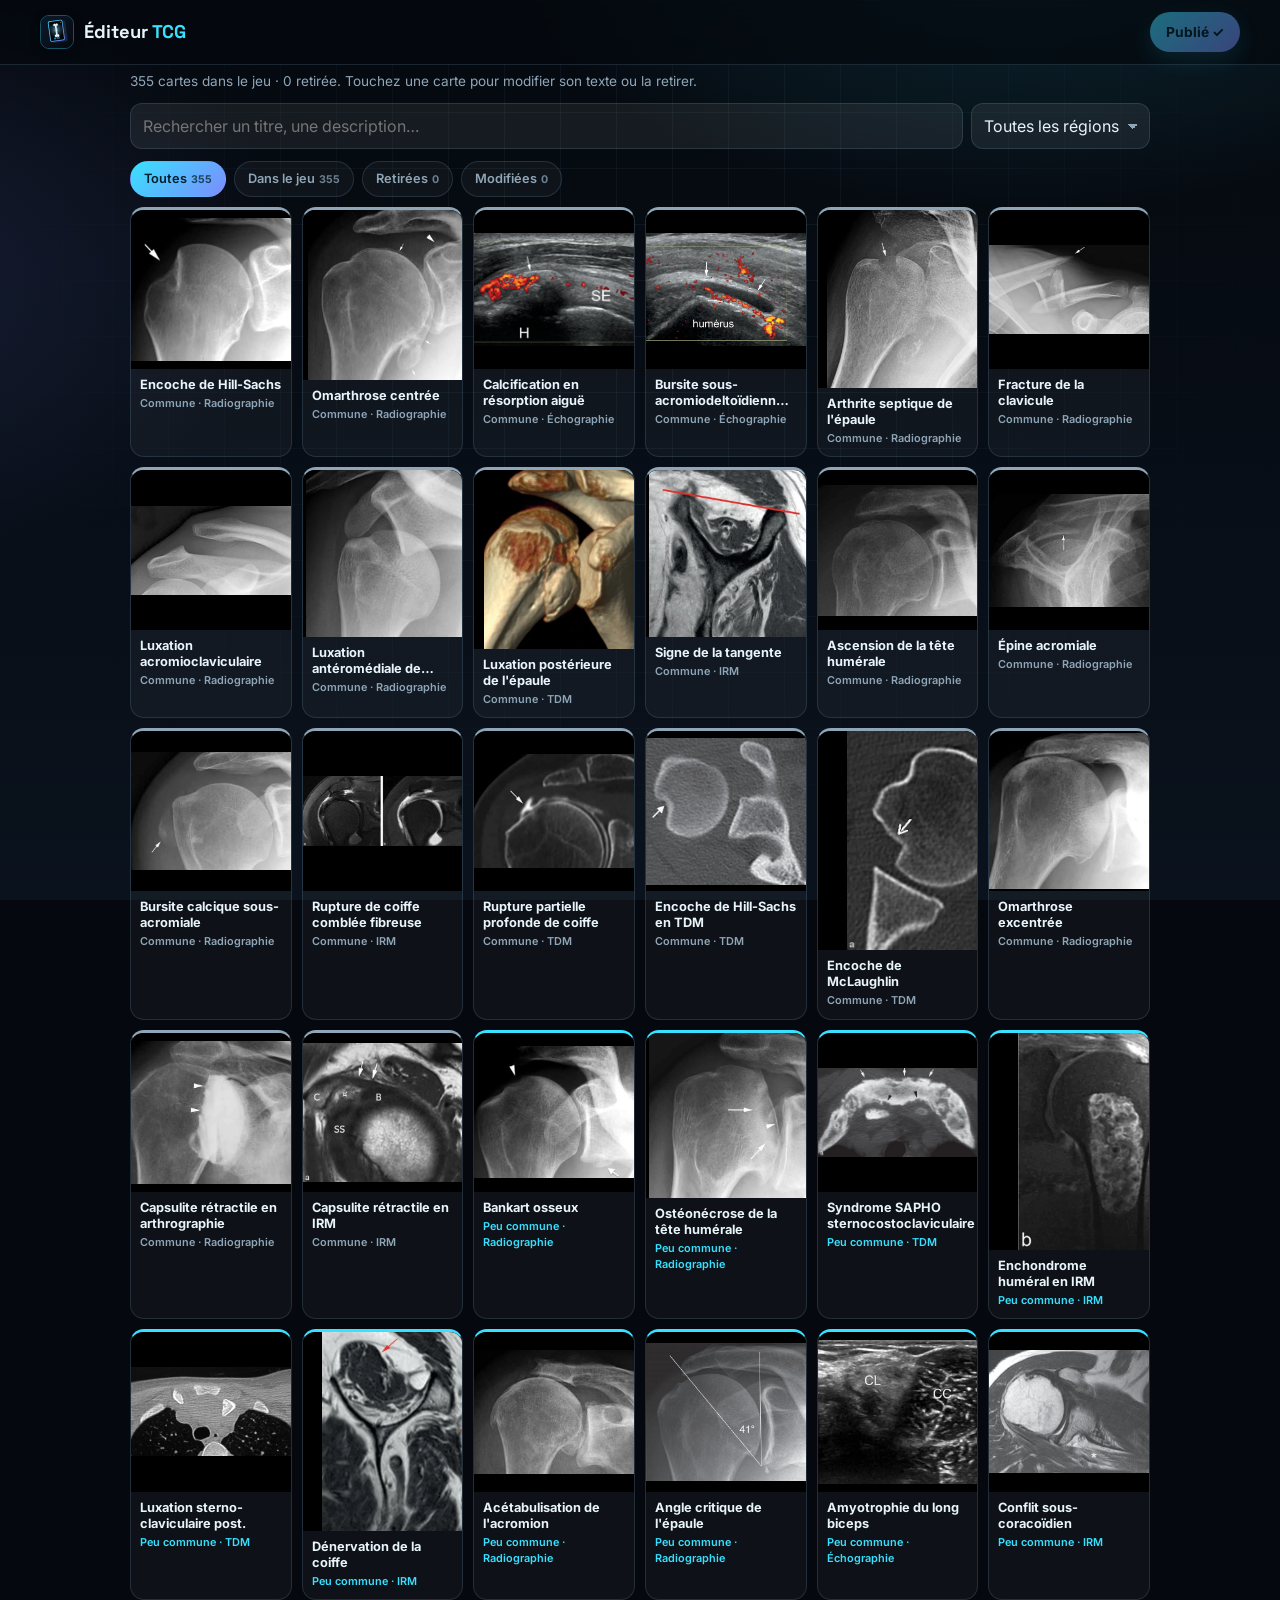
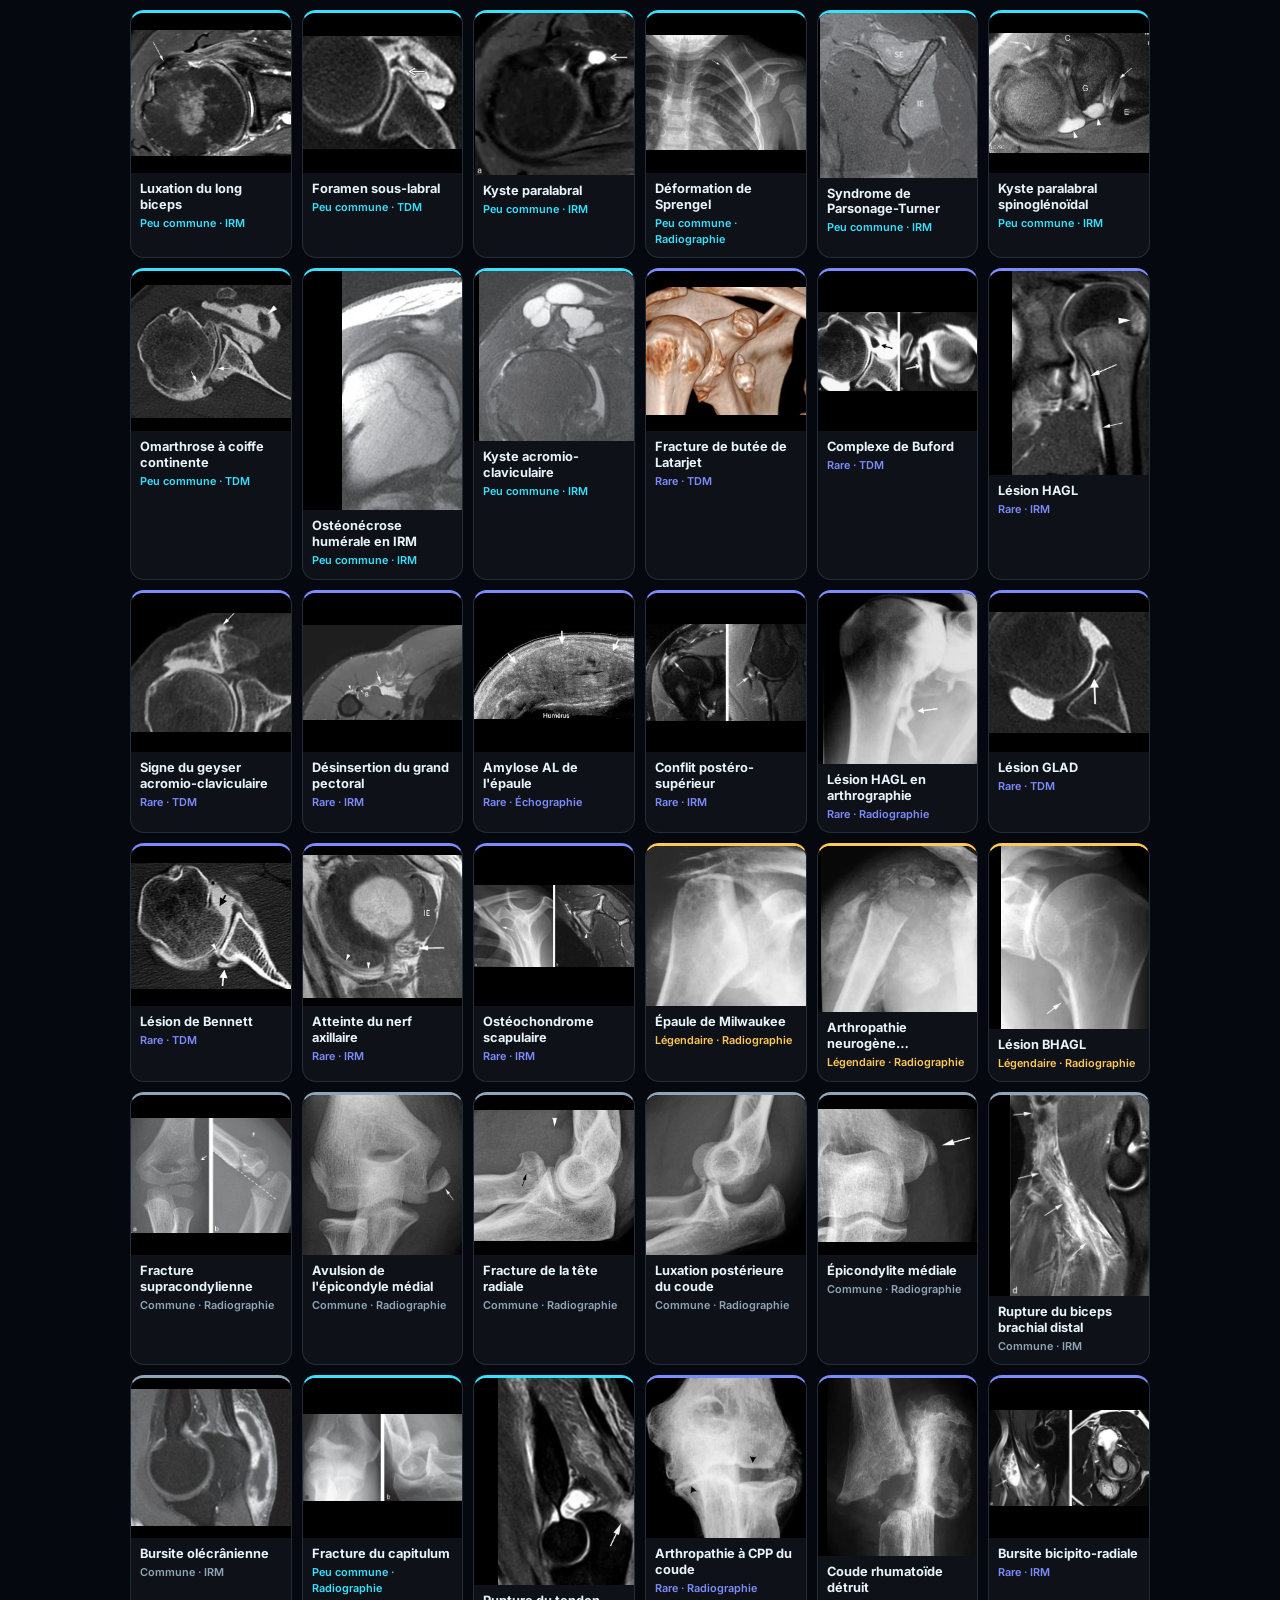
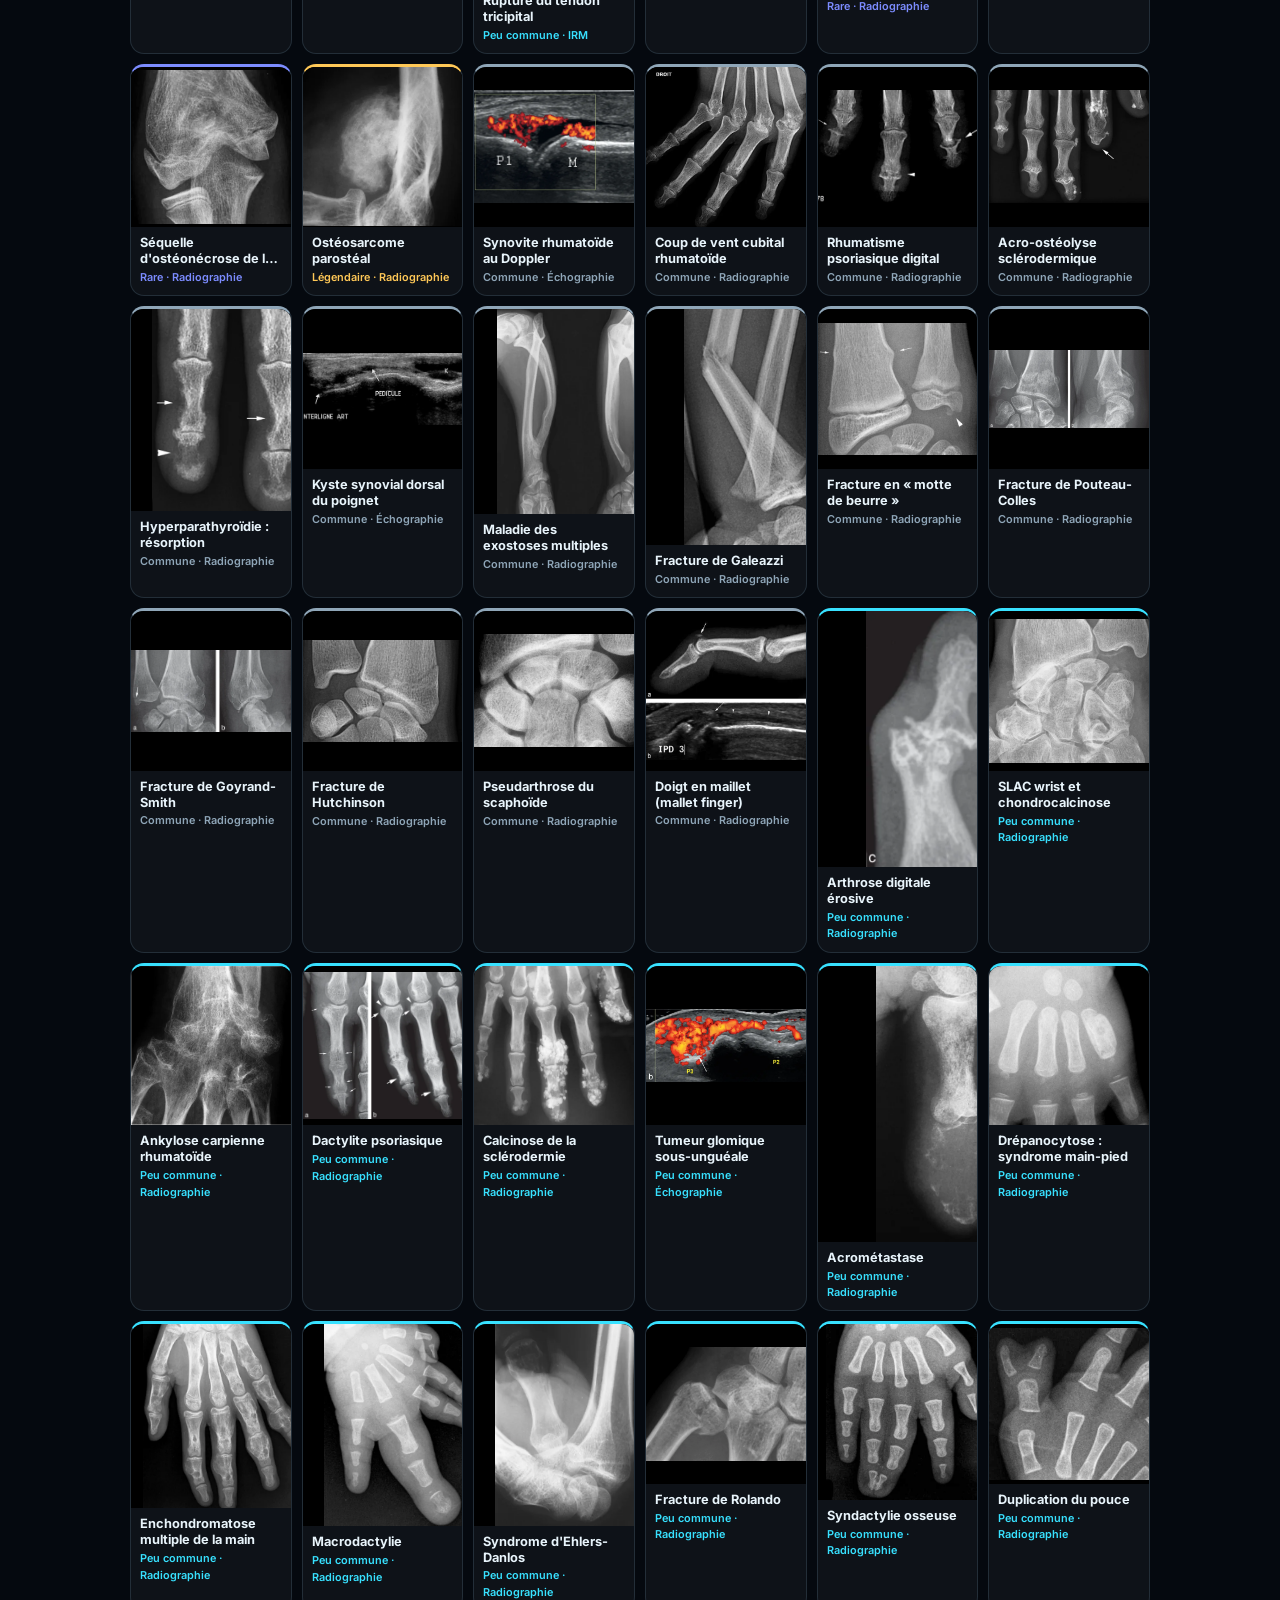
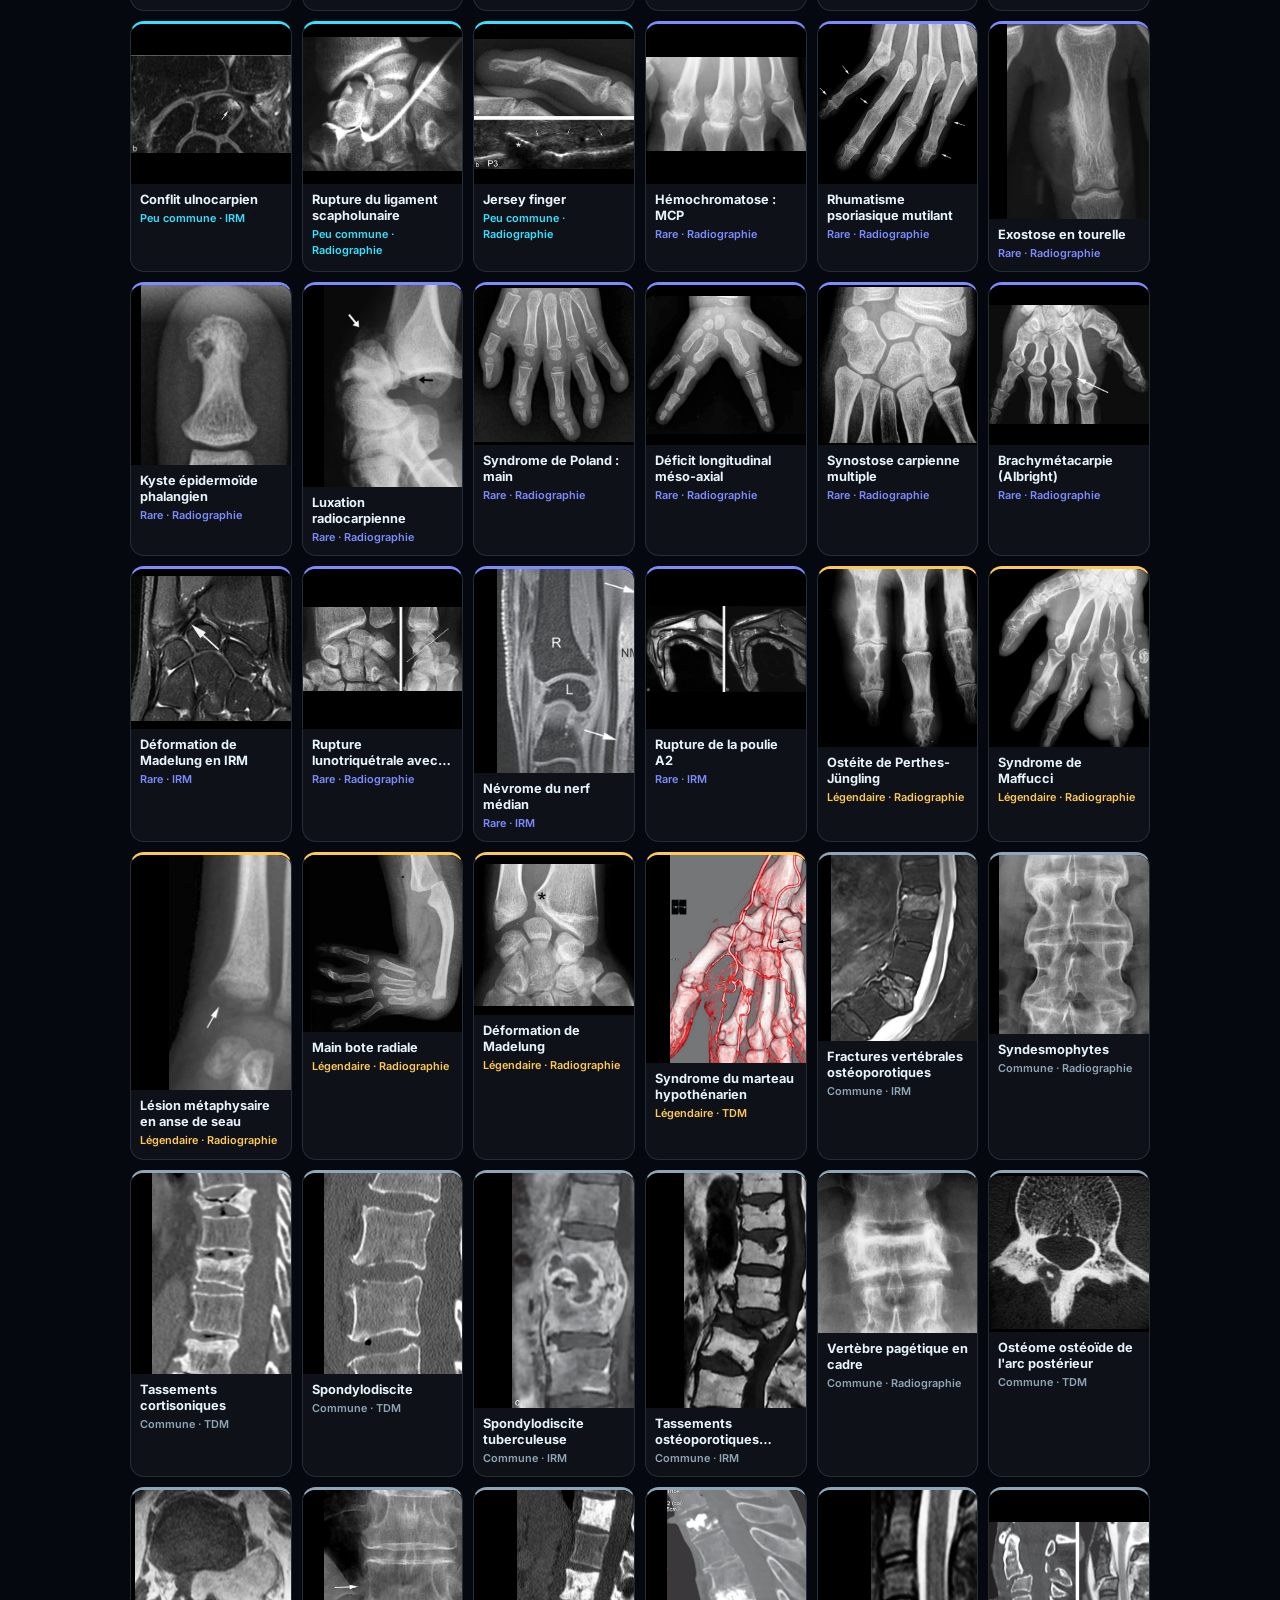
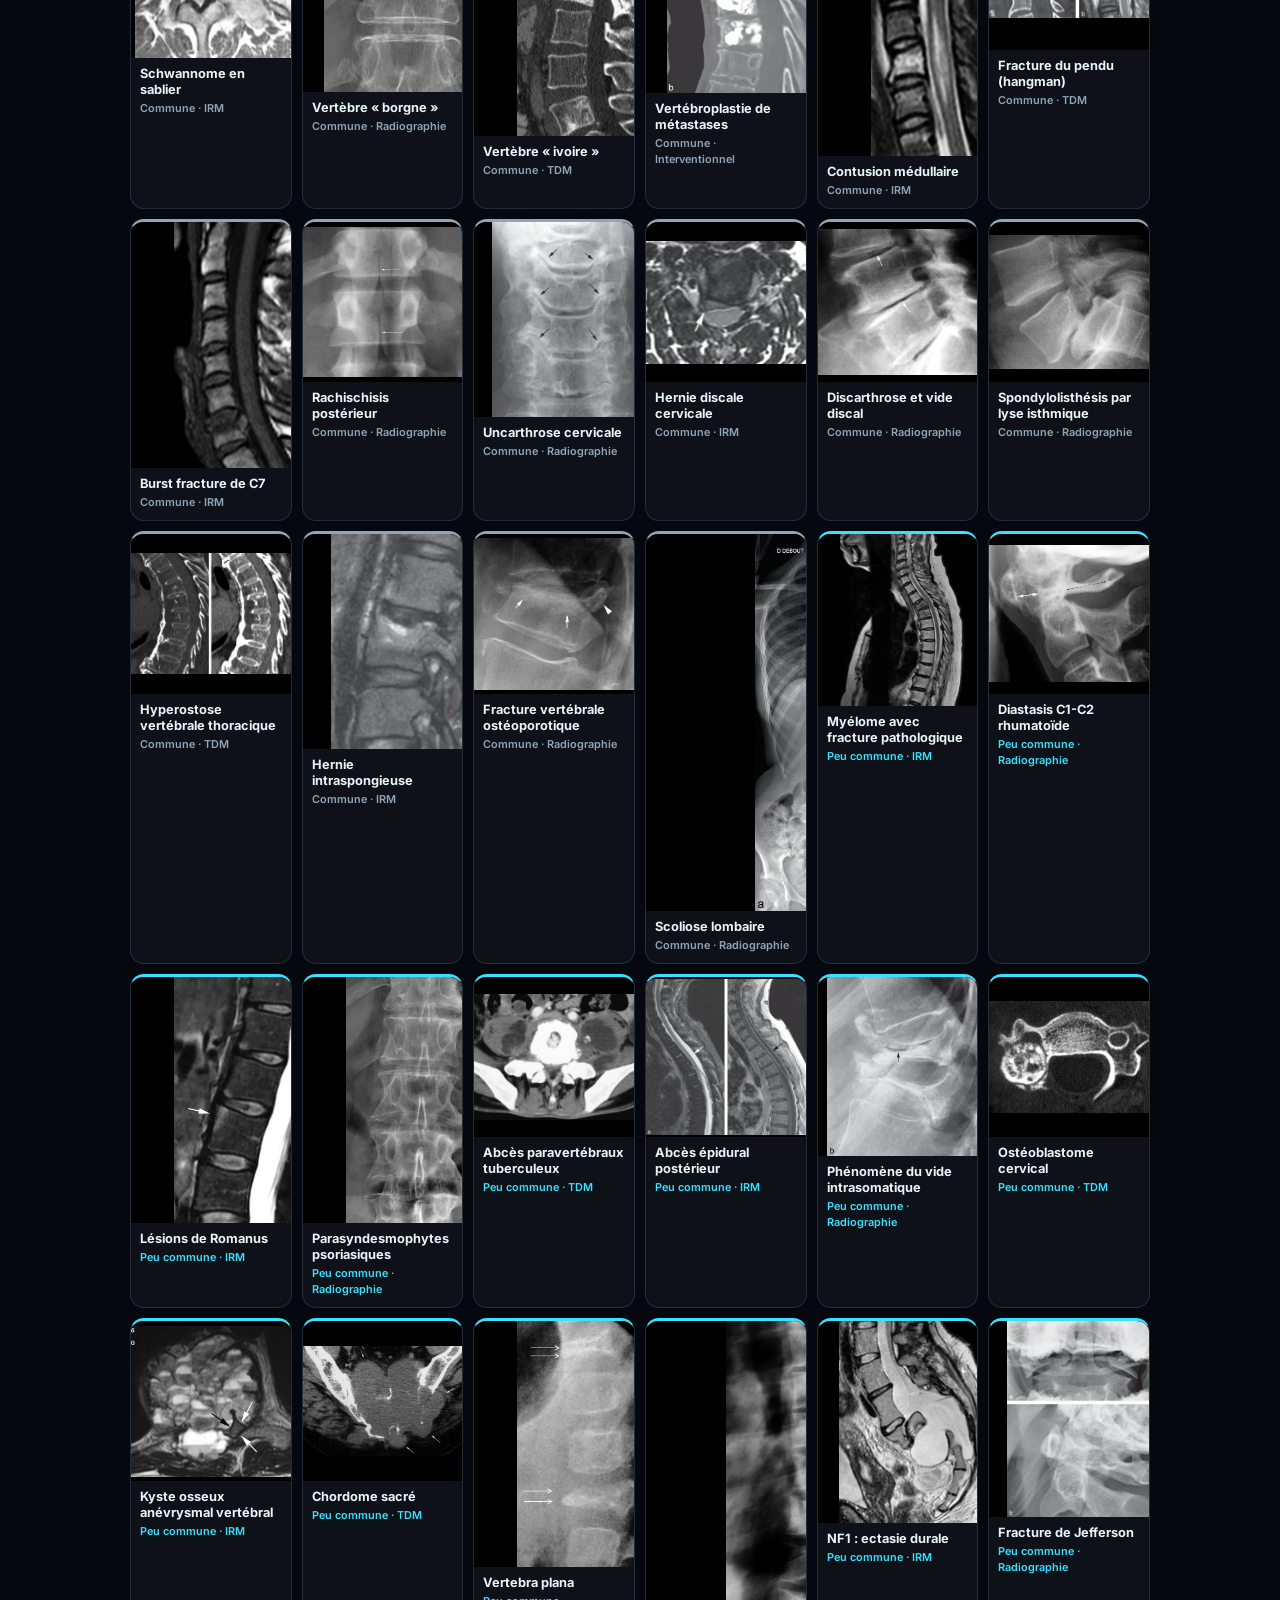
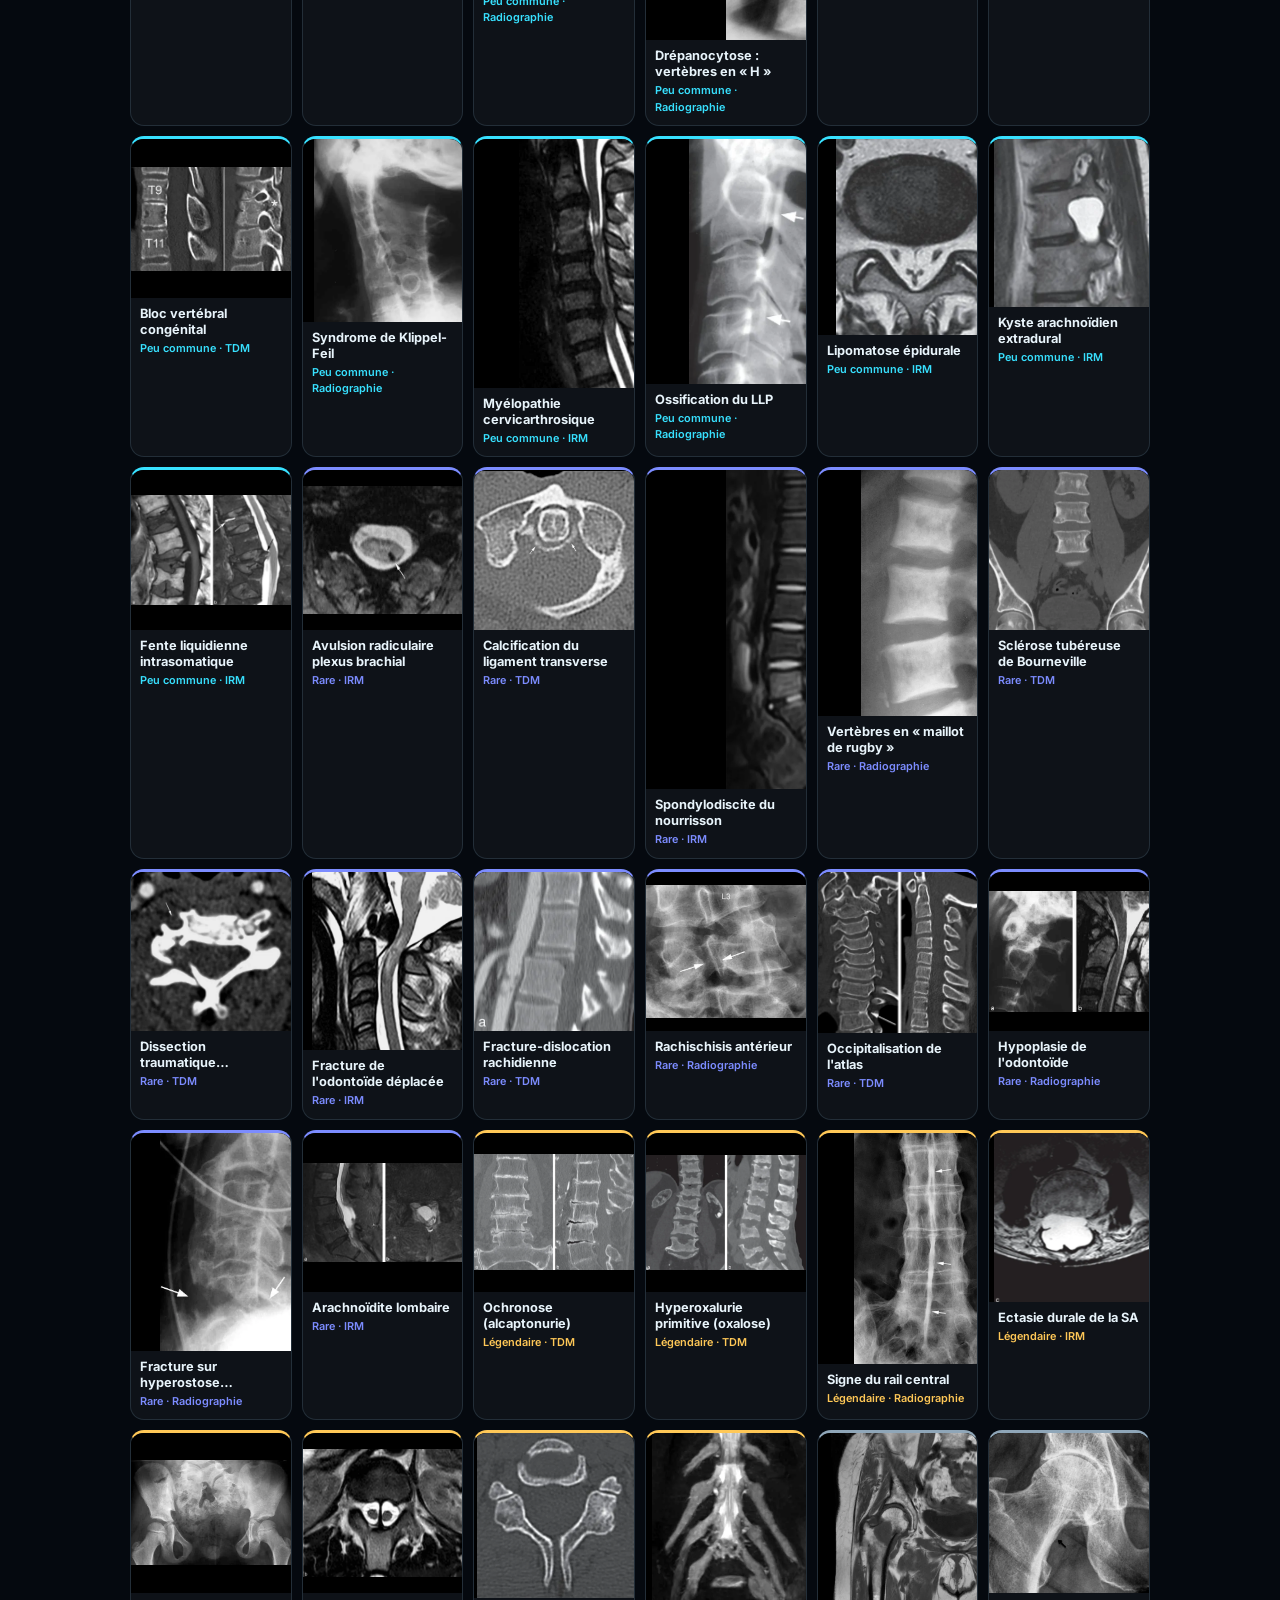
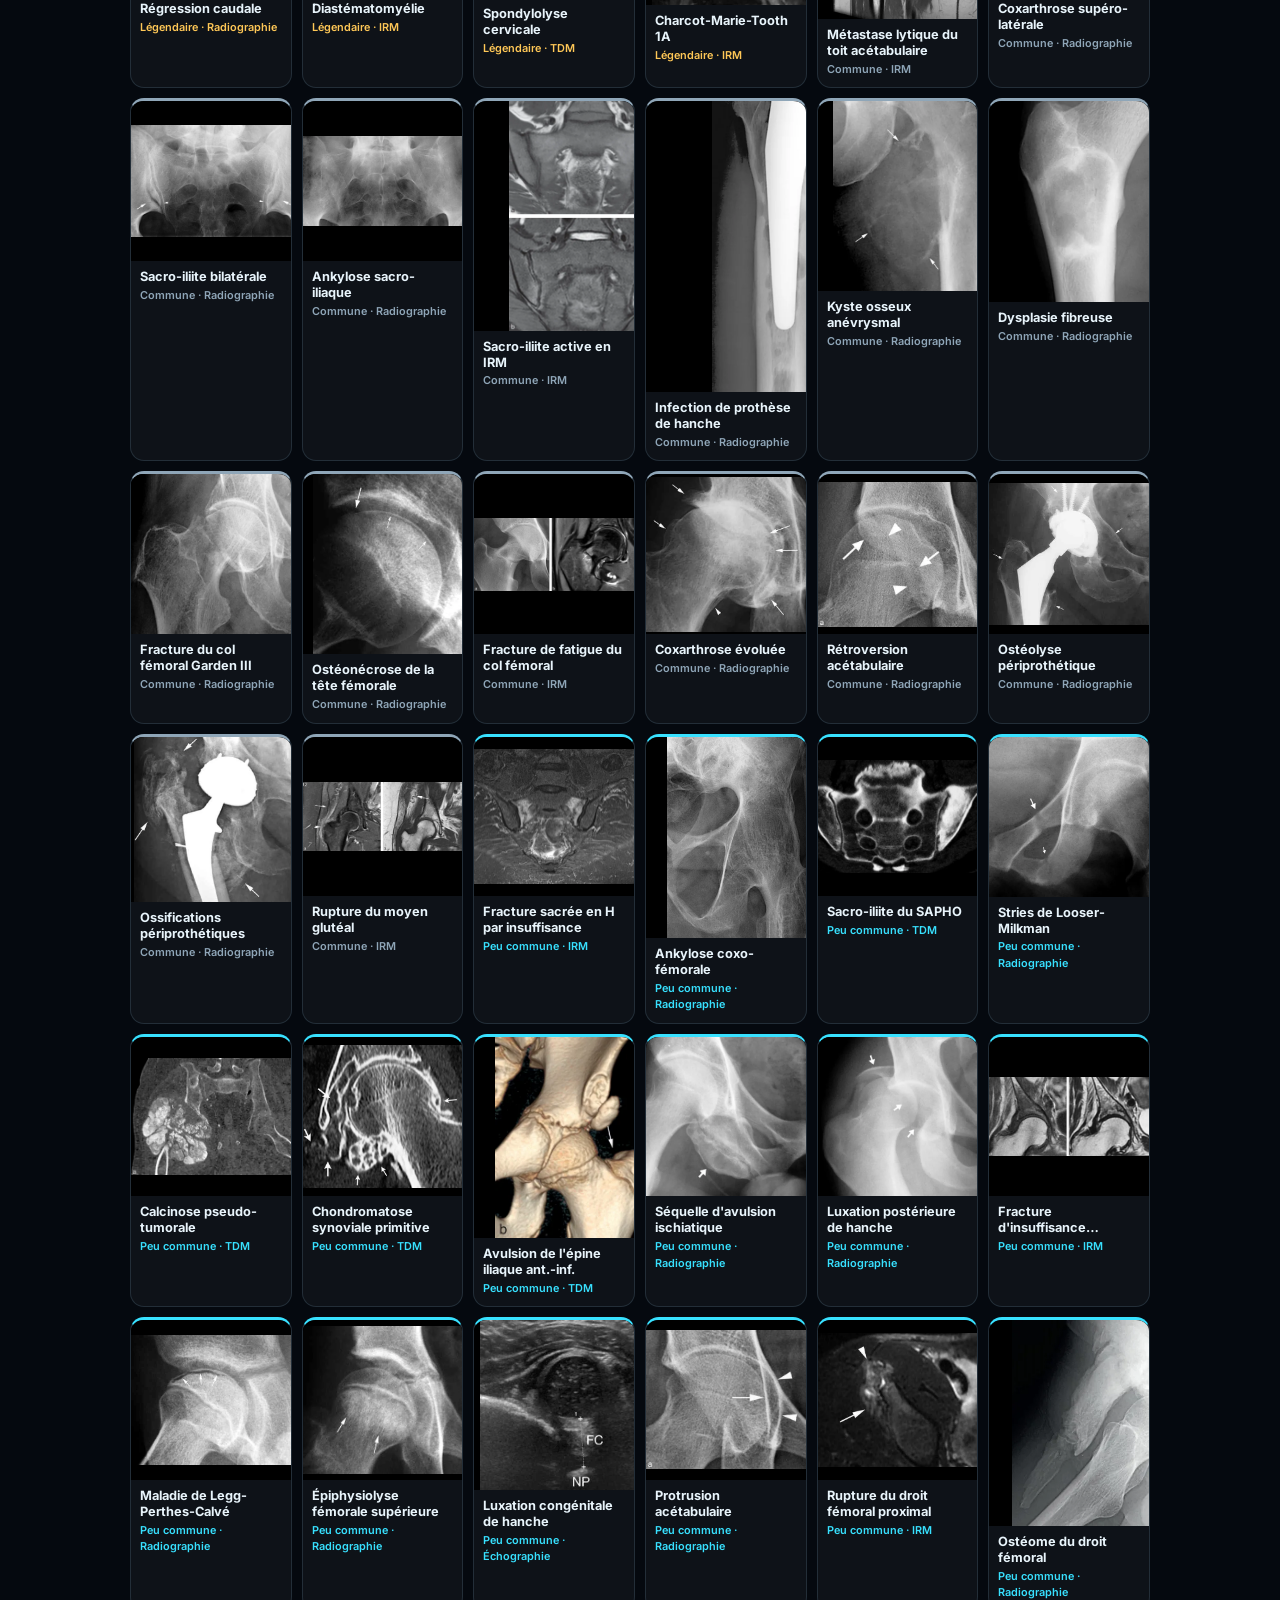
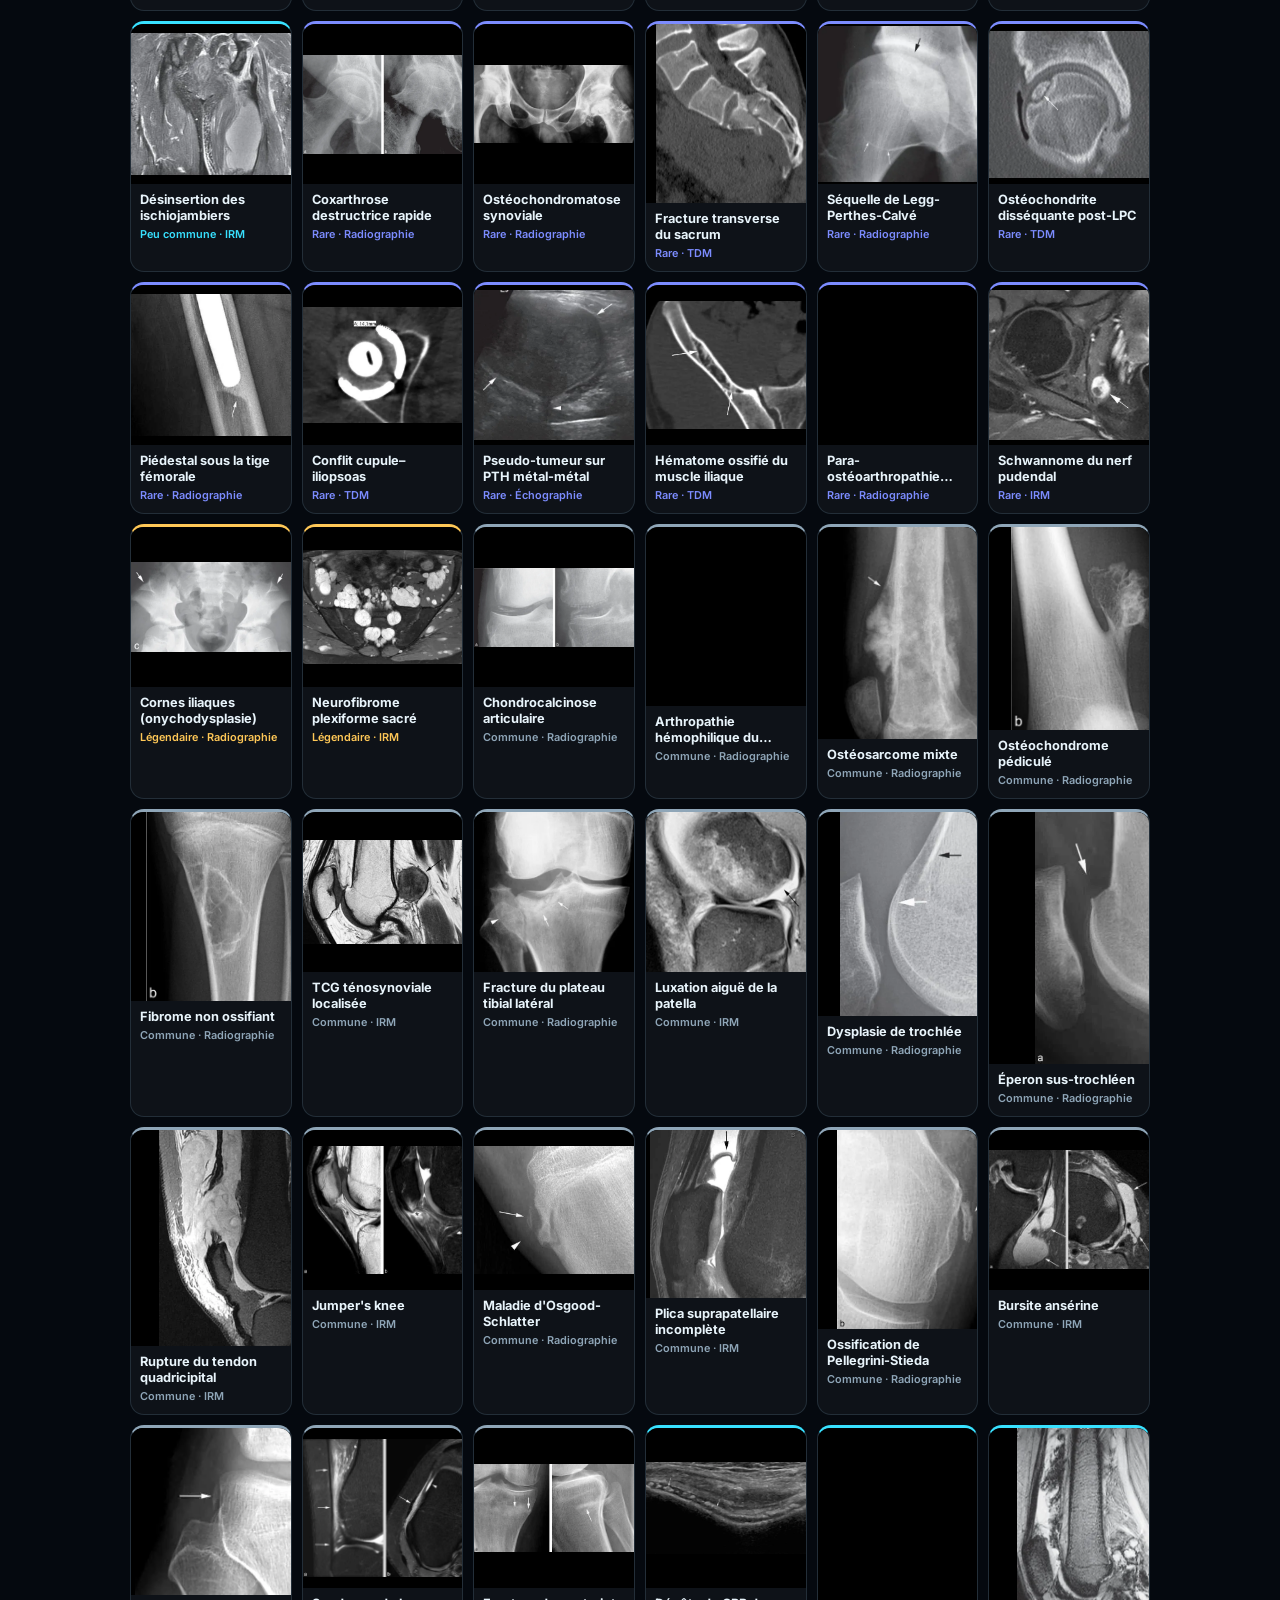
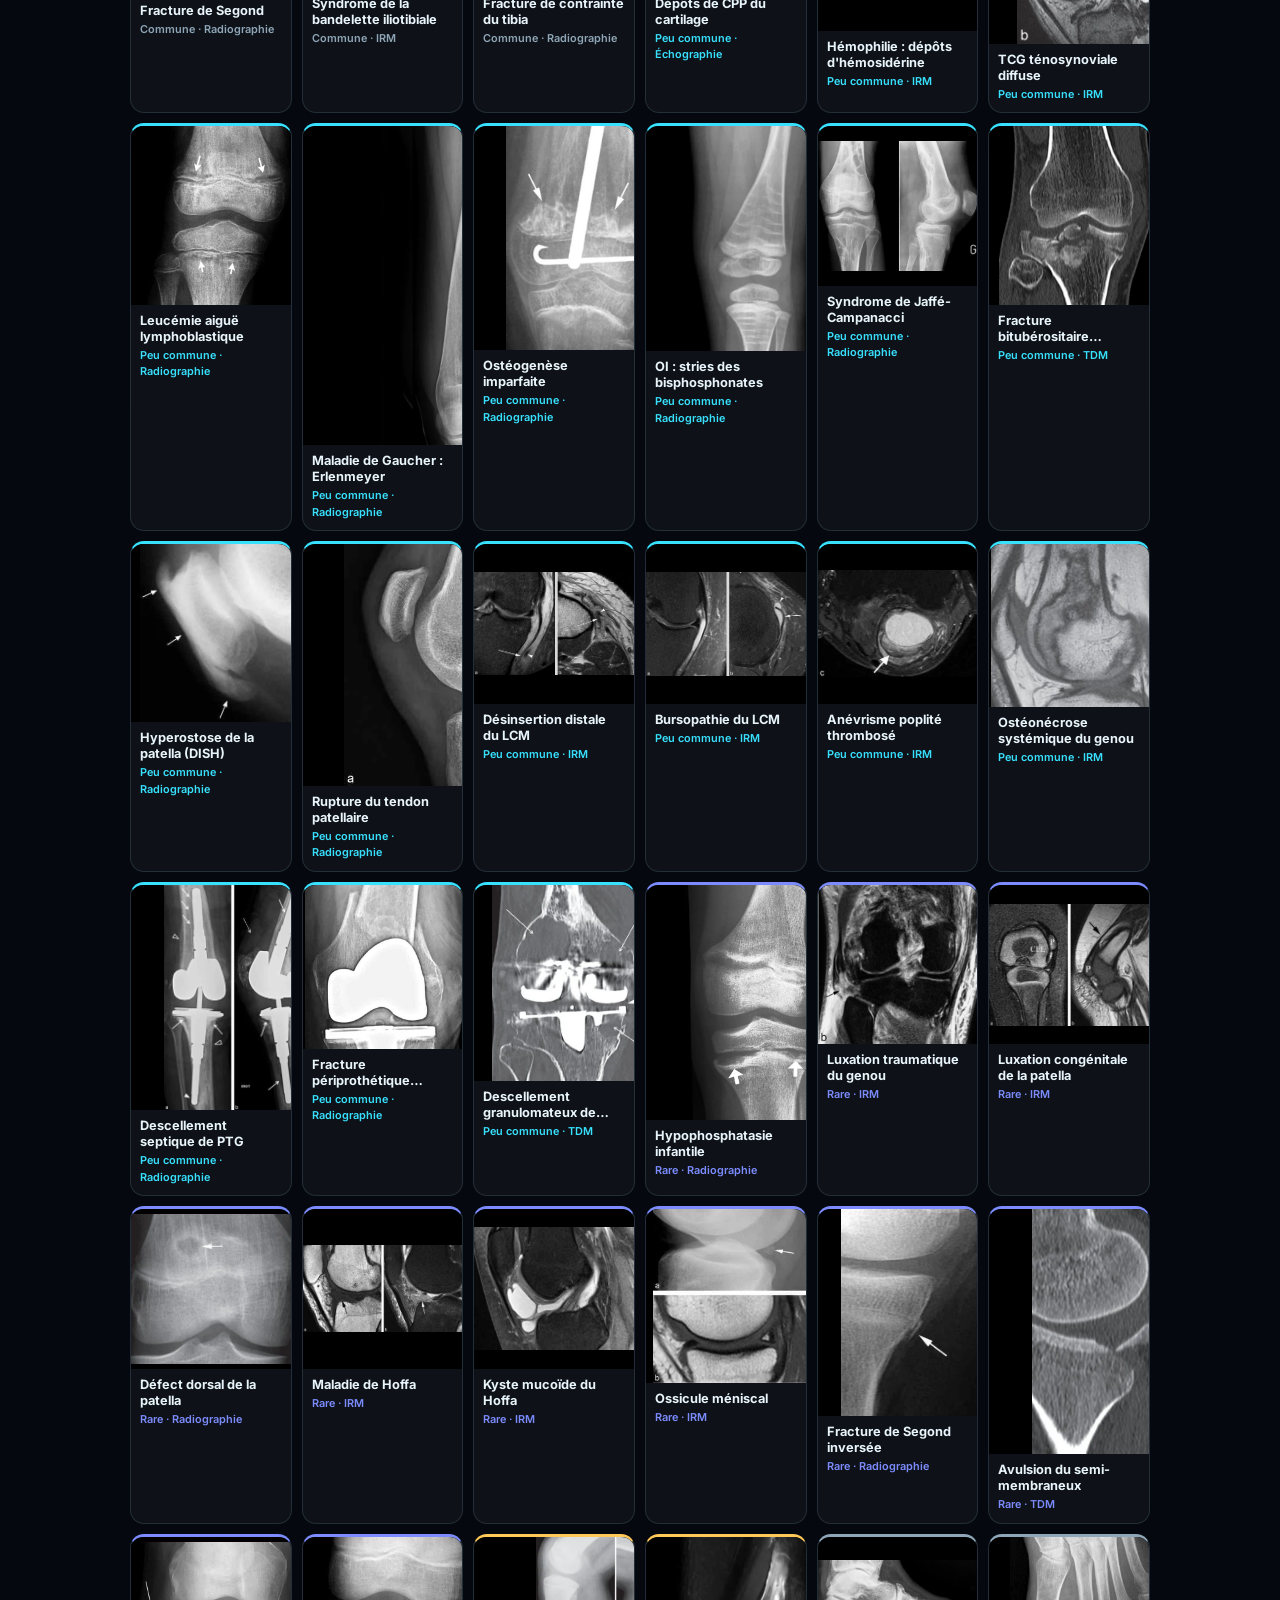
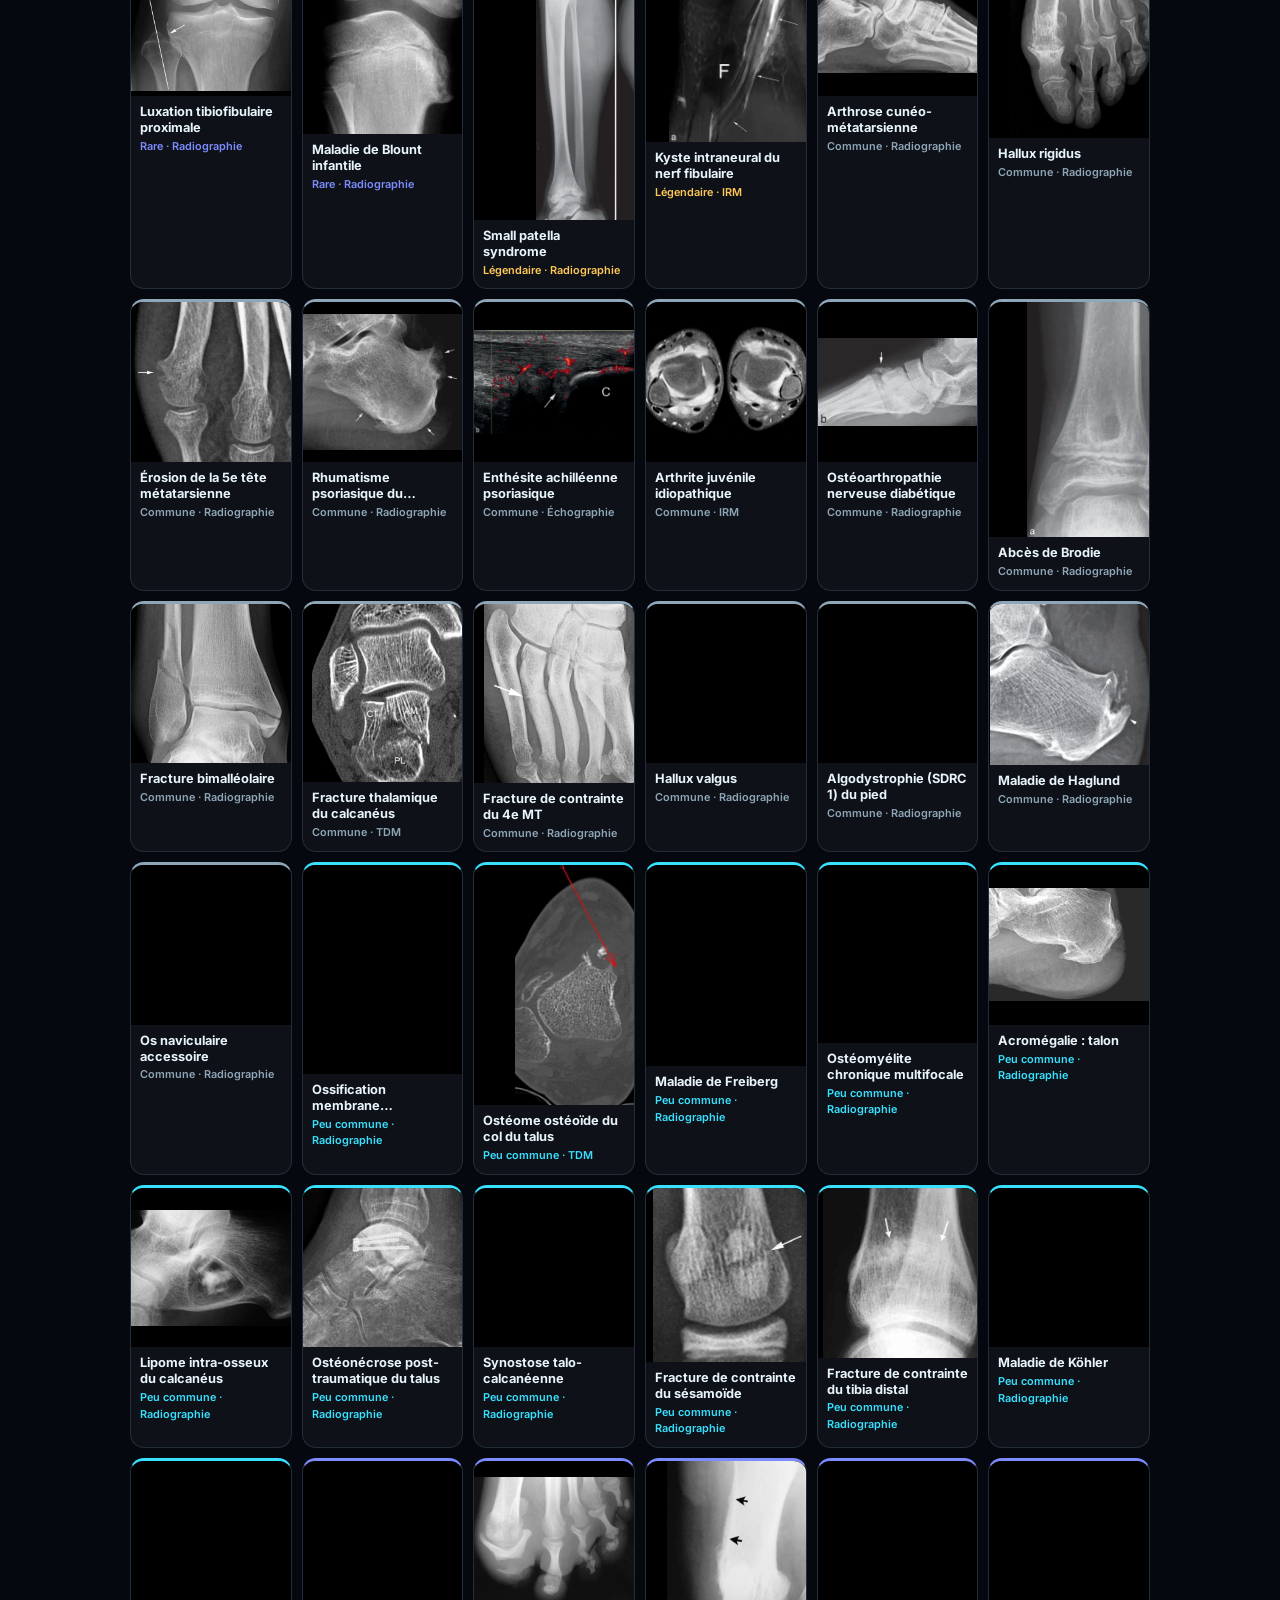
==== edit.html @ 28d324b0 "+157 cartes (Cotten loco-régional) et éditeur de cartes (modifier / retirer, publication GitHub) Co-" ====
<!doctype html>
<html lang="fr">
<head>
  <meta charset="UTF-8" />
  <meta name="viewport" content="width=device-width, initial-scale=1.0, viewport-fit=cover" />
  <meta name="theme-color" content="#05090f" />
  <meta name="apple-mobile-web-app-capable" content="yes" />
  <meta name="apple-mobile-web-app-status-bar-style" content="black-translucent" />
  <meta name="robots" content="noindex" />
  <title>Éditeur — MSK TCG</title>
  <link rel="icon" type="image/svg+xml" href="assets/icon.svg" />
  <link rel="apple-touch-icon" sizes="180x180" href="apple-touch-icon.png" />
  <link rel="preconnect" href="https://fonts.googleapis.com" />
  <link rel="preconnect" href="https://fonts.gstatic.com" crossorigin />
  <link href="https://fonts.googleapis.com/css2?family=Inter:wght@400;500;600;700&family=Space+Grotesk:wght@500;600;700&display=swap" rel="stylesheet" />
  <link rel="stylesheet" href="styles.css?v=3" />
  <link rel="stylesheet" href="edit.css?v=1" />
</head>
<body class="editor">
  <div class="bg-grid" aria-hidden="true"></div>

  <div id="ptr" aria-hidden="true">
    <svg viewBox="0 0 24 24" width="22" height="22" fill="none" stroke="currentColor" stroke-width="2.4" stroke-linecap="round" stroke-linejoin="round"><path d="M21 12a9 9 0 1 1-2.64-6.36"/><path d="M21 3v6h-6"/></svg>
  </div>

  <header class="top">
    <a class="brand" href="./" title="Retour au jeu">
      <img src="assets/icon.svg" alt="" class="brand-logo" />
      <span class="brand-text">Éditeur <b>TCG</b></span>
    </a>
    <div class="top-right">
      <button class="btn publish" id="publishBtn" disabled>Publier</button>
    </div>
  </header>

  <main>
    <p class="ed-intro muted" id="edIntro"></p>
    <div class="ed-tools">
      <input type="search" id="edSearch" class="ed-input" placeholder="Rechercher un titre, une description…" autocomplete="off" />
      <select id="edRegion" class="ed-input ed-select" aria-label="Région"></select>
    </div>
    <div class="chips" id="edFilters"></div>
    <div class="ed-grid" id="edGrid"></div>
  </main>

  <!-- card editor sheet -->
  <div class="ed-sheet" id="edSheet" hidden>
    <div class="ed-sheet-panel" role="dialog" aria-modal="true" aria-labelledby="edSheetTitle">
      <div class="ed-sheet-head">
        <span class="ed-num" id="edSheetTitle"></span>
        <button class="icon-btn" id="edClose" aria-label="Fermer">✕</button>
      </div>
      <div class="ed-sheet-scroll">
        <div class="ed-img"><img id="edImg" alt="" /></div>
        <p class="ed-source muted" id="edSource"></p>
        <label class="ed-label">Titre <small id="edTitleCount"></small>
          <input class="ed-input" id="edTitle" maxlength="60" />
        </label>
        <label class="ed-label">Description <small id="edDescCount"></small>
          <textarea class="ed-input" id="edDesc" rows="3" maxlength="200"></textarea>
        </label>
        <div class="ed-label">Rareté
          <div class="ed-seg" id="edRarity"></div>
        </div>
        <div class="ed-row">
          <label class="ed-label">Région <select class="ed-input ed-select" id="edRegionSel"></select></label>
          <label class="ed-label">Modalité <select class="ed-input ed-select" id="edModality"></select></label>
        </div>
        <div class="ed-actions">
          <button class="btn ghost danger" id="edHide"></button>
          <button class="btn ghost" id="edRevert">Restaurer l’original</button>
        </div>
      </div>
    </div>
  </div>

  <!-- GitHub token setup (stored only on this device) -->
  <div class="ed-sheet" id="tokenSheet" hidden>
    <div class="ed-sheet-panel">
      <div class="ed-sheet-head">
        <span class="ed-num">Publier sur GitHub</span>
        <button class="icon-btn" id="tokenClose" aria-label="Fermer">✕</button>
      </div>
      <div class="ed-sheet-scroll ed-help">
        <p>Pour publier, cet appareil a besoin d’un <b>jeton GitHub</b> limité au dépôt <code>msk-tcg</code>. Il est enregistré uniquement sur cet appareil, jamais dans le code.</p>
        <ol>
          <li>Ouvrir <a href="https://github.com/settings/personal-access-tokens/new" target="_blank" rel="noopener">github.com → nouveau jeton (fine-grained)</a></li>
          <li><b>Repository access</b> : <i>Only select repositories</i> → <code>msk-tcg</code></li>
          <li><b>Permissions → Contents</b> : <i>Read and write</i></li>
          <li>Générer, copier le jeton et le coller ici :</li>
        </ol>
        <input class="ed-input" id="tokenInput" type="password" autocomplete="off" placeholder="github_pat_…" />
        <p class="ed-err" id="tokenErr"></p>
        <div class="ed-actions">
          <button class="btn" id="tokenSave">Enregistrer et publier</button>
        </div>
      </div>
    </div>
  </div>

  <div class="ed-toast" id="edToast" hidden></div>

  <script src="data/embedded_data.js?v=2"></script>
  <script src="deck.js?v=1"></script>
  <script src="editor.js?v=1"></script>
</body>
</html>
---- styles.css ----
:root {
  --bg: #05090f;
  --bg-2: #0a121d;
  --panel: rgba(255, 255, 255, 0.04);
  --panel-2: rgba(255, 255, 255, 0.07);
  --line: rgba(160, 220, 255, 0.14);
  --text: #e8f4fb;
  --muted: #8fa6b8;
  --cyan: #38e1ff;
  --violet: #7c8cff;
  --gold: #ffc857;
  --good: #34d399;
  --bad: #fb7185;
  --radius: 20px;
  --font: 'Inter', system-ui, sans-serif;
  --display: 'Space Grotesk', 'Inter', system-ui, sans-serif;
  --sat: env(safe-area-inset-top, 0px);
  --sab: env(safe-area-inset-bottom, 0px);
  --nav-h: 64px;
}

* { box-sizing: border-box; margin: 0; padding: 0; }
html { overflow-x: clip; -webkit-tap-highlight-color: transparent; -webkit-text-size-adjust: 100%; }
body {
  background: var(--bg);
  color: var(--text);
  font-family: var(--font);
  line-height: 1.5;
  -webkit-font-smoothing: antialiased;
  overflow-x: hidden;
  min-height: 100dvh;
}
button { font: inherit; color: inherit; cursor: pointer; border: 0; background: none; touch-action: manipulation; }
h1, h2, h3 { font-family: var(--display); line-height: 1.1; letter-spacing: -0.02em; }
img { -webkit-user-drag: none; user-select: none; }
[hidden] { display: none !important; }
.muted { color: var(--muted); }

/* Pull-to-refresh only on touch devices: desktop trackpad scroll stays untouched */
@media (hover: none) and (pointer: coarse) {
  html, body { overscroll-behavior-y: contain; }
  body * { touch-action: manipulation; }
}

/* animated background — same as QUIZ Cochin MSK */
.bg-grid {
  position: fixed; inset: 0; z-index: -1;
  background:
    radial-gradient(900px 500px at 80% -10%, rgba(56, 225, 255, 0.16), transparent 60%),
    radial-gradient(700px 500px at -10% 30%, rgba(124, 140, 255, 0.14), transparent 60%),
    linear-gradient(var(--bg), var(--bg-2));
}
.bg-grid::after {
  content: ''; position: absolute; inset: 0;
  background-image:
    linear-gradient(rgba(160, 220, 255, 0.05) 1px, transparent 1px),
    linear-gradient(90deg, rgba(160, 220, 255, 0.05) 1px, transparent 1px);
  background-size: 56px 56px;
  mask-image: radial-gradient(ellipse at 50% 30%, #000 20%, transparent 75%);
  -webkit-mask-image: radial-gradient(ellipse at 50% 30%, #000 20%, transparent 75%);
  animation: drift 24s linear infinite;
}
@keyframes drift { to { background-position: 56px 56px; } }

/* pull to refresh */
#ptr {
  position: fixed; left: 50%; top: calc(var(--sat) + 10px); z-index: 200;
  width: 38px; height: 38px; margin-left: -19px; border-radius: 50%;
  display: grid; place-items: center; color: var(--cyan);
  background: rgba(10, 18, 29, 0.92); border: 1px solid var(--line);
  box-shadow: 0 8px 24px rgba(0, 0, 0, 0.45);
  opacity: 0; transform: translateY(-50px); pointer-events: none;
}
#ptr.spin svg { animation: spin 0.8s linear infinite; }
@keyframes spin { to { transform: rotate(360deg); } }

/* top bar */
.top {
  position: sticky; top: 0; z-index: 40;
  display: flex; align-items: center; justify-content: space-between; gap: 12px;
  padding: calc(12px + var(--sat)) clamp(16px, 5vw, 40px) 12px;
  background: rgba(5, 9, 15, 0.72);
  backdrop-filter: blur(14px); -webkit-backdrop-filter: blur(14px);
  border-bottom: 1px solid var(--line);
}
.brand { display: inline-flex; align-items: center; gap: 10px; font-family: var(--display); font-weight: 700; font-size: 1.15rem; }
.brand b { color: var(--cyan); }
.brand-logo { width: 34px; height: 34px; border-radius: 9px; border: 1px solid rgba(56, 225, 255, 0.35); box-shadow: 0 2px 10px rgba(0,0,0,.4); }
.top-right { display: flex; align-items: center; gap: 8px; }
.pack-counter {
  display: inline-flex; align-items: center; gap: 6px;
  padding: 5px 12px; border-radius: 999px;
  font-family: var(--display); font-weight: 700; font-size: 0.85rem;
  color: var(--cyan); background: rgba(56, 225, 255, 0.12); border: 1px solid rgba(56, 225, 255, 0.4);
}
.pack-counter.empty { color: var(--muted); background: var(--panel); border-color: var(--line); }
.icon-btn {
  width: 36px; height: 36px; border-radius: 50%; display: grid; place-items: center;
  background: var(--panel); border: 1px solid var(--line); color: var(--muted);
}

main { padding: 0 clamp(16px, 5vw, 40px) calc(var(--nav-h) + var(--sab) + 28px); max-width: 1100px; margin: 0 auto; }

/* hero */
.hero { padding: 26px 0 18px; }
.eyebrow {
  display: inline-block; padding: 4px 12px; border-radius: 999px; font-size: 0.75rem; font-weight: 600;
  letter-spacing: 0.04em; color: var(--cyan); background: rgba(56, 225, 255, 0.1); border: 1px solid rgba(56, 225, 255, 0.3);
}
.hero h1 { margin-top: 14px; font-size: clamp(1.7rem, 6.5vw, 2.8rem); }
.grad { background: linear-gradient(90deg, var(--cyan), var(--violet)); -webkit-background-clip: text; background-clip: text; color: transparent; }
.progress-line { display: flex; align-items: center; gap: 12px; margin-top: 18px; color: var(--muted); font-size: 0.85rem; font-weight: 600; }
.progress-bar { flex: 1; height: 8px; border-radius: 99px; background: var(--panel-2); overflow: hidden; border: 1px solid var(--line); }
.progress-bar i { display: block; height: 100%; width: 0; background: linear-gradient(90deg, var(--cyan), var(--violet)); border-radius: 99px; transition: width 0.6s ease; }

/* booster tiles */
.booster-grid { display: grid; grid-template-columns: repeat(2, minmax(0, 1fr)); gap: 14px; }
@media (min-width: 760px) { .booster-grid { grid-template-columns: repeat(3, minmax(0, 1fr)); } }
.booster-tile {
  position: relative; text-align: left; border-radius: var(--radius); padding: 14px;
  background: var(--panel); border: 1px solid var(--line);
  display: flex; flex-direction: column; gap: 10px; overflow: hidden;
  transition: transform 0.18s ease, border-color 0.18s ease;
}
.booster-tile:active { transform: scale(0.97); }
.booster-tile:hover { border-color: rgba(56, 225, 255, 0.45); }
.booster-tile.disabled { opacity: 0.55; }
.booster-tile .mini-pack { height: 150px; }
.booster-tile .pack-icons { inset: 13% 10% 22%; padding: 8% 6%; border-radius: 8px; }
.booster-tile .pack-label { bottom: 8%; }
.booster-tile .pack-label span { display: none; }
.booster-tile .pack-label small { font-size: 0.6rem; }
.booster-tile h3 { font-size: 1rem; }
.booster-tile p { font-size: 0.78rem; color: var(--muted); line-height: 1.35; }
.booster-tile .owned { font-size: 0.72rem; font-weight: 700; color: var(--cyan); font-family: var(--display); }
.refill { text-align: center; color: var(--muted); font-size: 0.85rem; margin-top: 18px; min-height: 1.3em; }

/* booster pack art (CSS) */
.pack {
  --c1: var(--cyan); --c2: var(--violet);
  position: relative; width: 100%; height: 100%; border-radius: 14px;
  background:
    radial-gradient(120% 70% at 50% 0%, rgba(255,255,255,0.22), transparent 60%),
    linear-gradient(160deg, var(--c1), var(--c2) 70%, #0a0f1d);
  box-shadow: inset 0 0 0 1px rgba(255,255,255,0.25), 0 10px 30px rgba(0,0,0,0.45);
  overflow: hidden; display: grid; place-items: center;
}
.pack::before { /* crimped edges */
  content: ''; position: absolute; left: 0; right: 0; top: 0; height: 9%;
  background: repeating-linear-gradient(90deg, rgba(255,255,255,0.35) 0 3px, rgba(0,0,0,0.12) 3px 6px);
}
.pack::after {
  content: ''; position: absolute; left: 0; right: 0; bottom: 0; height: 6%;
  background: repeating-linear-gradient(90deg, rgba(255,255,255,0.35) 0 3px, rgba(0,0,0,0.12) 3px 6px);
}
.pack-sheen {
  position: absolute; inset: -40%;
  background: linear-gradient(115deg, transparent 40%, rgba(255,255,255,0.35) 50%, transparent 60%);
  animation: sheen 3.6s ease-in-out infinite;
}
@keyframes sheen { 0% { transform: translateX(-40%); } 60%, 100% { transform: translateX(40%); } }
.pack-icons {
  position: absolute; inset: 14% 11% 25%; border-radius: 12px;
  display: flex; flex-direction: column; align-items: center; justify-content: center; gap: 4%; padding: 7% 6%;
  background: radial-gradient(90% 70% at 50% 40%, rgba(56,225,255,0.18), transparent 70%), rgba(5,9,15,0.82);
  box-shadow: inset 0 0 0 1.5px rgba(255,255,255,0.3), 0 6px 20px rgba(0,0,0,0.45);
}
.pack-icons img { display: block; object-fit: contain; filter: drop-shadow(0 0 10px rgba(56,225,255,0.45)); -webkit-user-drag: none; }
.pack-icons .main { flex: 1.7 1 0; min-height: 0; width: 100%; }
.pack-icons .sub { flex: 1 1 0; min-height: 0; width: 100%; display: flex; justify-content: center; gap: 8%; }
.pack-icons .sub img { flex: 0 1 30%; min-width: 0; height: 100%; }
.pack-icons.n1 .main { flex: 1; }
.pack-label {
  position: absolute; left: 0; right: 0; bottom: 9%; text-align: center; padding: 0 8px;
  font-family: var(--display); font-weight: 700; color: #fff; text-shadow: 0 2px 8px rgba(0,0,0,0.6);
}
.pack-label small { display: block; font-size: 0.62em; letter-spacing: 0.18em; text-transform: uppercase; opacity: 0.85; }
.pack-label span { font-size: 1em; }

/* ---------- CARD ---------- */
.card {
  --rc: #8fa6b8; --rc2: #3c4a58;
  position: relative; aspect-ratio: 5 / 7; width: 100%;
  border-radius: 18px; padding: 5px;
  background: linear-gradient(145deg, var(--rc), var(--rc2) 45%, var(--rc) 100%);
  box-shadow: 0 18px 40px rgba(0, 0, 0, 0.55), 0 0 0 1px rgba(255,255,255,0.06);
  transform-style: preserve-3d;
  transition: transform 0.25s ease, box-shadow 0.3s ease;
  user-select: none; -webkit-user-select: none;
}
.card.r-peu-commune { --rc: #38e1ff; --rc2: #0b4f63; }
.card.r-rare { --rc: #7c8cff; --rc2: #2a2f7a; box-shadow: 0 18px 40px rgba(0,0,0,.55), 0 0 26px rgba(124,140,255,.35); }
.card.r-legendaire { --rc: #ffc857; --rc2: #7a4b05; box-shadow: 0 18px 40px rgba(0,0,0,.55), 0 0 36px rgba(255,200,87,.45); }
.card-inner {
  position: relative; height: 100%; border-radius: 14px; overflow: hidden;
  background: #000; display: flex; flex-direction: column;
}
.card-top {
  position: absolute; z-index: 3; top: 0; left: 0; right: 0;
  display: flex; justify-content: space-between; align-items: center;
  padding: 8px 10px; pointer-events: none;
  background: linear-gradient(rgba(0,0,0,0.65), transparent);
  font-family: var(--display); font-weight: 700; font-size: 0.72rem; letter-spacing: 0.04em;
}
.card-top .num { color: rgba(255,255,255,0.8); }
.card-top .gems { color: var(--rc); text-shadow: 0 0 8px var(--rc); letter-spacing: 0.1em; }
.card-img { flex: 1; min-height: 0; display: grid; place-items: center; background: #000; }
.card-img img { width: 100%; height: 100%; object-fit: contain; display: block; }
.card-info {
  display: grid; grid-template-rows: 0fr; transition: grid-template-rows 0.45s cubic-bezier(0.22, 1, 0.36, 1);
  background: linear-gradient(180deg, rgba(10,18,29,0.96), #070c14);
  border-top: 1px solid transparent;
}
.card-info > div { overflow: hidden; }
.card-info .pad { padding: 12px 14px 14px; }
.card-info h3 { font-size: 1.12rem; color: #fff; }
.card-info p { margin-top: 6px; font-size: 0.86rem; color: #c9d8e4; line-height: 1.4; }
.card-info .tags { margin-top: 9px; display: flex; flex-wrap: wrap; gap: 6px; }
.tag {
  font-size: 0.66rem; font-weight: 700; letter-spacing: 0.03em; padding: 3px 8px; border-radius: 999px;
  color: var(--rc); background: rgba(255,255,255,0.06); border: 1px solid rgba(255,255,255,0.12);
}
.card.revealed .card-info { grid-template-rows: 1fr; border-top-color: var(--rc); }
/* reveal keeps the image size: the card grows instead of squeezing the image */
.card.grow { aspect-ratio: auto; }
.card.grow .card-inner { height: auto; }
.card.grow .card-img { flex: none; height: var(--imgh); }
.card.no-anim .card-info { transition: none; }
.tap-hint {
  position: absolute; z-index: 3; left: 50%; bottom: 14px; transform: translateX(-50%);
  white-space: nowrap; padding: 7px 14px; border-radius: 999px;
  font-size: 0.78rem; font-weight: 700; color: #04202a;
  background: linear-gradient(135deg, var(--cyan), var(--violet));
  box-shadow: 0 6px 18px rgba(56,225,255,0.35);
  animation: pulse 1.6s ease-in-out infinite;
  transition: opacity 0.2s ease;
}
.card.revealed .tap-hint { opacity: 0; pointer-events: none; animation: none; }
@keyframes pulse { 50% { transform: translateX(-50%) scale(1.06); } }

/* holo shine for rare / legendary */
.holo {
  position: absolute; inset: 0; z-index: 2; pointer-events: none; border-radius: 14px; mix-blend-mode: color-dodge; opacity: 0;
  background:
    radial-gradient(circle at var(--px, 50%) var(--py, 50%), rgba(255,255,255,0.35), transparent 45%),
    linear-gradient(115deg, transparent 20%, rgba(56,225,255,0.25) 35%, rgba(124,140,255,0.25) 50%, rgba(255,200,87,0.25) 65%, transparent 80%);
  background-size: 100% 100%, 250% 250%;
  background-position: center, var(--hx, 50%) var(--hy, 50%);
  transition: opacity 0.3s ease;
}
.card.r-rare .holo { opacity: 0.45; }
.card.r-legendaire .holo { opacity: 0.7; }
.card.r-legendaire::before {
  content: ''; position: absolute; inset: -2px; border-radius: 20px; z-index: -1;
  background: conic-gradient(from var(--ang, 0deg), #ffc857, #ff7ab6, #7c8cff, #38e1ff, #34d399, #ffc857);
  filter: blur(8px); opacity: 0.8; animation: rot 4s linear infinite;
}
@property --ang { syntax: '<angle>'; initial-value: 0deg; inherits: false; }
@keyframes rot { to { --ang: 360deg; } }

.new-badge {
  position: absolute; z-index: 5; top: -8px; right: -6px;
  padding: 3px 9px; border-radius: 999px; font-size: 0.66rem; font-weight: 800; letter-spacing: 0.06em;
  color: #04202a; background: var(--good); box-shadow: 0 4px 12px rgba(52,211,153,0.45);
}
.count-badge {
  position: absolute; z-index: 5; bottom: 6px; right: 6px;
  padding: 1px 7px; border-radius: 999px; font-size: 0.66rem; font-weight: 800;
  color: #fff; background: rgba(0,0,0,0.7); border: 1px solid rgba(255,255,255,0.2);
}

/* ---------- STAGE ---------- */
.stage {
  position: fixed; inset: 0; z-index: 100; overflow: hidden;
  display: flex; flex-direction: column; align-items: center;
  padding: calc(var(--sat) + 14px) 16px calc(var(--sab) + 18px);
  background: radial-gradient(120% 80% at 50% 30%, rgba(20, 34, 54, 0.97), rgba(3, 6, 10, 0.99));
  touch-action: none; overscroll-behavior: none;
}
.stage-rays {
  position: absolute; left: 50%; top: 45%; width: 220vmax; height: 220vmax; margin: -110vmax 0 0 -110vmax;
  background: repeating-conic-gradient(from 0deg, rgba(56,225,255,0.08) 0 6deg, transparent 6deg 18deg);
  opacity: 0; transition: opacity 0.6s ease; animation: rays 30s linear infinite; pointer-events: none;
}
.stage-rays.on { opacity: 1; }
.stage-rays.gold { background: repeating-conic-gradient(from 0deg, rgba(255,200,87,0.16) 0 6deg, transparent 6deg 18deg); }
.stage-rays.violet { background: repeating-conic-gradient(from 0deg, rgba(124,140,255,0.13) 0 6deg, transparent 6deg 18deg); }
@keyframes rays { to { transform: rotate(360deg); } }
.stage-close {
  position: absolute; z-index: 5; top: calc(var(--sat) + 12px); right: 14px;
  width: 40px; height: 40px; border-radius: 50%; display: grid; place-items: center;
  background: var(--panel-2); border: 1px solid var(--line); color: var(--text); font-size: 1rem;
}
.stage-step {
  position: relative; z-index: 2; min-height: 40px; display: flex; align-items: center; justify-content: center; gap: 8px;
  font-family: var(--display); font-weight: 700; color: var(--muted); font-size: 0.95rem; text-align: center; padding: 0 52px;
}
.dots { display: flex; gap: 6px; }
.dots i { width: 8px; height: 8px; border-radius: 50%; background: rgba(255,255,255,0.15); }
.dots i.done { background: var(--cyan); }
.dots i.cur { background: #fff; box-shadow: 0 0 10px var(--cyan); }
.stage-body {
  position: relative; z-index: 2; flex: 1; min-height: 0; width: 100%;
  display: flex; align-items: center; justify-content: center; perspective: 1200px;
}
.stage-foot { position: relative; z-index: 2; min-height: 56px; display: flex; align-items: center; justify-content: center; gap: 10px; width: 100%; padding-bottom: 6px; }

.stage-card-wrap {
  width: min(88vw, calc((100dvh - var(--sat) - var(--sab) - 170px) * 0.714), 420px);
  position: relative;
}
.stage-card-wrap .card { cursor: pointer; }
.deal-in { animation: dealIn 0.55s cubic-bezier(0.22, 1, 0.36, 1) both; }
@keyframes dealIn { from { transform: translateY(60vh) rotate(-6deg) scale(0.85); opacity: 0; } }
.fly-out-left { animation: flyL 0.35s ease-in forwards; }
.fly-out-right { animation: flyR 0.35s ease-in forwards; }
@keyframes flyL { to { transform: translateX(-120vw) rotate(-18deg); opacity: 0; } }
@keyframes flyR { to { transform: translateX(120vw) rotate(18deg); opacity: 0; } }
.stack-ghost {
  position: absolute; inset: 0; border-radius: 18px; background: linear-gradient(145deg, #1a2533, #0a121d);
  border: 1px solid var(--line);
}

/* booster in stage */
.stage-pack {
  position: relative;
  width: min(72vw, calc((100dvh - var(--sat) - var(--sab) - 200px) * 0.62), 340px);
  aspect-ratio: 0.62;
  animation: packIn 0.6s cubic-bezier(0.22, 1, 0.36, 1) both;
}
@keyframes packIn { from { transform: scale(0.6) translateY(30px); opacity: 0; } }
.stage-pack .pack { position: absolute; inset: 0; }
.pack-top {
  position: absolute; left: 0; right: 0; top: 0; height: 15%; z-index: 3;
  clip-path: inset(0 round 14px 14px 0 0);
}
.pack-top { overflow: hidden; }
.stage-pack .pack-top .pack { inset: auto; top: 0; left: 0; right: 0; height: calc(100% / 0.15); }
.pack-bottom { position: absolute; inset: 0; z-index: 2; clip-path: inset(15% 0 0 0 round 0 0 14px 14px); }
.tear-zone {
  position: absolute; z-index: 4; left: -6%; right: -6%; top: 5%; height: 20%;
  display: flex; align-items: center; touch-action: none; cursor: grab;
}
.tear-line {
  position: absolute; left: 6%; right: 6%; top: 50%; height: 2px;
  background: repeating-linear-gradient(90deg, rgba(255,255,255,0.9) 0 8px, transparent 8px 14px);
  opacity: 0.85;
}
.tear-progress {
  position: absolute; left: 6%; top: calc(50% - 2px); height: 5px; width: 0; border-radius: 4px;
  background: #fff; box-shadow: 0 0 14px #fff, 0 0 24px var(--cyan);
}
.tear-finger {
  position: absolute; left: 6%; top: 50%; width: 34px; height: 34px; margin: -17px 0 0 -17px; border-radius: 50%;
  background: rgba(255,255,255,0.85); box-shadow: 0 0 0 6px rgba(255,255,255,0.25);
  animation: finger 1.8s ease-in-out infinite; pointer-events: none;
}
@keyframes finger { 0% { transform: translateX(0); opacity: 0; } 15% { opacity: 1; } 80% { opacity: 1; } 100% { transform: translateX(min(60vw, 260px)); opacity: 0; } }
.torn .pack-top { animation: topOff 0.6s cubic-bezier(0.5, 0, 0.75, 0) forwards; }
.torn .pack-bottom { animation: packDown 0.7s 0.25s cubic-bezier(0.5, 0, 0.75, 0) forwards; }
.torn .tear-zone { display: none; }
@keyframes topOff { to { transform: translate(40%, -140%) rotate(22deg); opacity: 0; } }
@keyframes packDown { to { transform: translateY(110vh); } }
.burst {
  position: absolute; left: 50%; top: 12%; width: 10px; height: 10px; margin: -5px; border-radius: 50%;
  box-shadow: 0 0 60px 40px rgba(255,255,255,0.9), 0 0 120px 80px rgba(56,225,255,0.6);
  animation: burst 0.7s ease-out forwards; z-index: 6; pointer-events: none;
}
@keyframes burst { to { transform: scale(6); opacity: 0; } }

.btn {
  display: inline-flex; align-items: center; justify-content: center; gap: 8px;
  padding: 13px 24px; border-radius: 999px; font-weight: 700; font-size: 0.95rem;
  color: #04202a; background: linear-gradient(135deg, var(--cyan), var(--violet));
  box-shadow: 0 8px 24px rgba(56, 225, 255, 0.25);
}
.btn.ghost { color: var(--text); background: var(--panel-2); border: 1px solid var(--line); box-shadow: none; }
.btn:disabled { opacity: 0.45; }
.hint-text { color: var(--muted); font-size: 0.85rem; font-weight: 600; text-align: center; }

/* summary 3 + 2 */
.summary {
  width: min(100%, 560px); display: flex; flex-wrap: wrap; justify-content: center; gap: 10px;
  max-height: 100%; align-content: center;
}
.summary .sum-item {
  position: relative; width: calc((100% - 20px) / 3);
  max-width: calc((100dvh - var(--sat) - var(--sab) - 230px) / 2 * 0.714);
  animation: dealIn 0.5s cubic-bezier(0.22, 1, 0.36, 1) both;
}
.summary .card { padding: 3px; border-radius: 11px; cursor: pointer; }
.summary .card-inner { border-radius: 9px; }
.sum-title { margin-top: 5px; font-size: 0.68rem; font-weight: 600; text-align: center; color: #c9d8e4; line-height: 1.2;
  display: -webkit-box; -webkit-line-clamp: 2; -webkit-box-orient: vertical; overflow: hidden; }

/* ---------- BINDER ---------- */
.binder-head { display: flex; align-items: flex-end; justify-content: space-between; gap: 12px; padding: 22px 0 12px; }
.binder-head h2 { font-size: 1.6rem; }
.binder-head p { font-size: 0.85rem; margin-top: 4px; }
.binder-tools { display: flex; gap: 8px; }
.chip-btn {
  padding: 7px 13px; border-radius: 999px; font-size: 0.8rem; font-weight: 600;
  background: var(--panel); border: 1px solid var(--line); color: var(--muted);
}
.chip-btn[aria-pressed="true"] { color: #04202a; background: var(--cyan); border-color: var(--cyan); }
.chips { display: flex; gap: 8px; overflow-x: auto; padding: 2px 0 10px; scrollbar-width: none; margin: 0 calc(-1 * clamp(16px, 5vw, 40px)); padding-left: clamp(16px, 5vw, 40px); padding-right: clamp(16px, 5vw, 40px); }
.chips::-webkit-scrollbar { display: none; }
.chips button {
  flex-shrink: 0; padding: 7px 13px; border-radius: 999px; font-size: 0.8rem; font-weight: 600;
  background: var(--panel); border: 1px solid var(--line); color: var(--muted); white-space: nowrap;
}
.chips button.active { color: #04202a; background: linear-gradient(135deg, var(--cyan), var(--violet)); border-color: transparent; }
.chips button small { opacity: 0.75; font-weight: 700; margin-left: 4px; }
.rarity-stats { display: flex; flex-wrap: wrap; gap: 6px 14px; font-size: 0.76rem; font-weight: 600; color: var(--muted); padding-bottom: 14px; }
.rarity-stats span b { font-family: var(--display); }
.rs-commune b { color: #b8c8d6; } .rs-peu-commune b { color: var(--cyan); } .rs-rare b { color: var(--violet); } .rs-legendaire b { color: var(--gold); }

.binder-grid { display: grid; grid-template-columns: repeat(3, minmax(0, 1fr)); gap: 12px 10px; }
.binder-grid.dense { grid-template-columns: repeat(4, minmax(0, 1fr)); gap: 10px 8px; }
@media (min-width: 700px) { .binder-grid { grid-template-columns: repeat(5, minmax(0, 1fr)); } .binder-grid.dense { grid-template-columns: repeat(7, minmax(0, 1fr)); } }
.slot { position: relative; min-width: 0; }
.slot .card { padding: 3px; border-radius: 11px; cursor: pointer; box-shadow: 0 8px 18px rgba(0,0,0,0.45); }
.slot .card-inner { border-radius: 9px; }
.slot .card-top { padding: 4px 6px; font-size: 0.58rem; }
.slot .card-img img { object-fit: cover; }
.slot-title { margin-top: 5px; font-size: 0.68rem; font-weight: 600; color: #c9d8e4; line-height: 1.2;
  display: -webkit-box; -webkit-line-clamp: 2; -webkit-box-orient: vertical; overflow: hidden; }
.binder-grid.dense .slot-title { font-size: 0.6rem; }
.binder-grid.study .slot-title { visibility: hidden; }
.empty-slot {
  aspect-ratio: 5 / 7; border-radius: 11px; display: grid; place-items: center; text-align: center;
  background: repeating-linear-gradient(135deg, rgba(255,255,255,0.025) 0 8px, transparent 8px 16px), rgba(255,255,255,0.03);
  border: 1px dashed rgba(160, 220, 255, 0.18); color: rgba(143, 166, 184, 0.6);
  font-family: var(--display); font-weight: 700; font-size: 0.8rem;
}
.empty-slot svg { display: block; margin: 0 auto 4px; opacity: 0.6; }

/* ---------- MODAL ---------- */
.modal {
  position: fixed; inset: 0; z-index: 150; display: flex; align-items: center; justify-content: center;
  padding: calc(var(--sat) + 64px) 16px calc(var(--sab) + 20px);
  background: rgba(3, 6, 10, 0.88); backdrop-filter: blur(10px); -webkit-backdrop-filter: blur(10px);
  animation: fade 0.2s ease;
}
@keyframes fade { from { opacity: 0; } }
.modal-close {
  position: fixed; z-index: 160; top: calc(var(--sat) + 14px); right: 14px;
  width: 42px; height: 42px; border-radius: 50%; display: grid; place-items: center;
  background: var(--panel-2); border: 1px solid var(--line); font-size: 1.05rem;
}
.modal-card { width: min(92vw, calc((100dvh - var(--sat) - var(--sab) - 90px) * 0.714), 460px); animation: dealIn 0.4s cubic-bezier(0.22,1,0.36,1) both; }
.modal-card .card-img { overflow: hidden; touch-action: none; cursor: zoom-in; }
.modal-card .card-img img { transform-origin: 0 0; will-change: transform; }
.modal-meta { margin-top: 10px; text-align: center; font-size: 0.72rem; color: var(--muted); }

@media (max-height: 640px) {
  .card-info h3 { font-size: 1rem; }
  .card-info p { font-size: 0.8rem; }
}

/* ---------- BOTTOM NAV (iOS home-indicator safe) ---------- */
.bottom-nav {
  position: fixed; z-index: 50; left: 50%; transform: translateX(-50%);
  bottom: calc(var(--sab) + 12px);
  display: flex; gap: 4px; padding: 5px; border-radius: 999px;
  background: rgba(10, 18, 29, 0.82); border: 1px solid var(--line);
  backdrop-filter: blur(14px); -webkit-backdrop-filter: blur(14px);
  box-shadow: 0 10px 30px rgba(0,0,0,0.5);
}
.bottom-nav button {
  display: inline-flex; align-items: center; gap: 7px; padding: 10px 18px; border-radius: 999px;
  color: var(--muted); font-weight: 600; font-size: 0.88rem;
}
.bottom-nav button.active { color: #04202a; background: linear-gradient(135deg, var(--cyan), var(--violet)); }

.toast {
  position: fixed; z-index: 300; left: 50%; bottom: calc(var(--sab) + 90px); transform: translateX(-50%);
  padding: 10px 16px; border-radius: 999px; font-size: 0.85rem; font-weight: 600;
  background: rgba(10, 18, 29, 0.95); border: 1px solid var(--line); box-shadow: 0 10px 30px rgba(0,0,0,0.5);
  animation: fade 0.2s ease;
}
a.chip-btn { text-decoration: none; display: inline-flex; align-items: center; }
---- edit.css ----
/* MSK TCG — editor page */
body.editor main { padding-bottom: calc(var(--sab) + 32px); }
body.locked { overflow: hidden; }
.editor .brand { color: var(--text); text-decoration: none; }
.editor .top { position: sticky; top: 0; z-index: 20; }
.btn.publish { padding: 9px 16px; font-size: 0.86rem; min-height: 40px; }

.ed-intro { font-size: 0.85rem; margin: 6px 0 12px; }
.ed-tools { display: flex; gap: 8px; margin-bottom: 10px; }
.ed-tools .ed-input:first-child { flex: 1; min-width: 0; }
.ed-input {
  width: 100%; font: inherit; font-size: 16px; color: var(--text);
  background: var(--panel-2); border: 1px solid var(--line); border-radius: 12px; padding: 10px 12px;
  outline: none; touch-action: manipulation; -webkit-appearance: none; appearance: none;
}
.ed-input:focus { border-color: var(--cyan); box-shadow: 0 0 0 3px rgba(56, 225, 255, 0.15); }
textarea.ed-input { resize: vertical; line-height: 1.4; min-height: 84px; }
.ed-select {
  width: auto; padding-right: 30px; cursor: pointer;
  background-image: linear-gradient(45deg, transparent 50%, var(--muted) 50%), linear-gradient(135deg, var(--muted) 50%, transparent 50%);
  background-position: calc(100% - 16px) 50%, calc(100% - 11px) 50%; background-size: 5px 5px; background-repeat: no-repeat;
}
.ed-select option { background: #0a121d; color: var(--text); }
.ed-tools .ed-select { max-width: 42%; }

.ed-grid { display: grid; grid-template-columns: repeat(auto-fill, minmax(150px, 1fr)); gap: 10px; }
.ed-tile {
  position: relative; display: flex; flex-direction: column; text-align: left; padding: 0; overflow: hidden;
  background: var(--panel); border: 1px solid var(--line); border-radius: 14px; color: var(--text);
  font: inherit; cursor: pointer; touch-action: manipulation;
  --rc: #8fa6b8;
}
.ed-tile.r-peu-commune { --rc: #38e1ff; }
.ed-tile.r-rare { --rc: #7c8cff; }
.ed-tile.r-legendaire { --rc: #ffc857; }
.ed-tile { border-top: 3px solid var(--rc); }
.ed-thumb { position: relative; aspect-ratio: 1; background: #000; }
.ed-thumb img { width: 100%; height: 100%; object-fit: contain; display: block; }
.ed-tile.is-hidden .ed-thumb img { opacity: 0.25; filter: grayscale(1); }
.ed-tile.is-hidden .ed-meta { opacity: 0.6; }
.ed-badge { position: absolute; top: 6px; font-size: 0.66rem; font-weight: 800; border-radius: 999px; padding: 2px 8px; }
.ed-badge.out { left: 6px; color: #fff; background: var(--bad); }
.ed-badge.pend { right: 6px; color: var(--gold); background: rgba(0, 0, 0, 0.65); padding: 1px 6px; }
.ed-meta { padding: 8px 9px 10px; display: flex; flex-direction: column; gap: 2px; min-width: 0; }
.ed-meta b { font-size: 0.8rem; line-height: 1.25; overflow: hidden; display: -webkit-box; -webkit-line-clamp: 2; -webkit-box-orient: vertical; }
.ed-meta span { font-size: 0.68rem; color: var(--rc); font-weight: 600; }
.ed-empty { padding: 30px 0; text-align: center; grid-column: 1 / -1; }

/* sheet */
.ed-sheet {
  position: fixed; inset: 0; z-index: 120; display: flex; align-items: flex-end; justify-content: center;
  background: rgba(3, 6, 10, 0.8); backdrop-filter: blur(8px); -webkit-backdrop-filter: blur(8px);
  animation: fade 0.18s ease;
}
.ed-sheet[hidden] { display: none; }
.ed-sheet-panel {
  width: min(100%, 560px); max-height: calc(100dvh - var(--sat) - 24px); display: flex; flex-direction: column;
  background: linear-gradient(180deg, #0d1724, #070c14); border: 1px solid var(--line); border-bottom: 0;
  border-radius: 22px 22px 0 0; box-shadow: 0 -20px 60px rgba(0, 0, 0, 0.5);
  animation: sheetUp 0.28s cubic-bezier(0.22, 1, 0.36, 1);
}
@keyframes sheetUp { from { transform: translateY(40px); opacity: 0; } }
@media (min-width: 700px) { .ed-sheet { align-items: center; } .ed-sheet-panel { border-radius: 22px; border-bottom: 1px solid var(--line); } }
.ed-sheet-head { display: flex; align-items: center; justify-content: space-between; padding: 12px 14px 8px 18px; }
.ed-num { font-family: var(--display); font-weight: 700; color: var(--muted); font-size: 0.9rem; letter-spacing: 0.04em; }
.ed-sheet-scroll { overflow-y: auto; padding: 0 18px calc(var(--sab) + 22px); overscroll-behavior: contain; display: flex; flex-direction: column; gap: 12px; }
.ed-img { background: #000; border-radius: 14px; overflow: hidden; display: grid; place-items: center; }
.ed-img img { width: 100%; max-height: 42dvh; object-fit: contain; display: block; }
.ed-img.is-hidden img { opacity: 0.3; filter: grayscale(1); }
.ed-source { font-size: 0.72rem; margin-top: -6px; }
.ed-label { display: flex; flex-direction: column; gap: 6px; font-size: 0.78rem; font-weight: 700; color: var(--muted); letter-spacing: 0.02em; }
.ed-label small { font-weight: 500; opacity: 0.8; margin-left: 6px; }
.ed-row { display: grid; grid-template-columns: 1fr 1fr; gap: 10px; }
.ed-row .ed-select { width: 100%; }
.ed-seg { display: grid; grid-template-columns: repeat(4, 1fr); gap: 6px; }
.ed-seg button {
  font: inherit; font-size: 0.74rem; font-weight: 700; padding: 9px 4px; border-radius: 10px; cursor: pointer;
  color: var(--muted); background: var(--panel-2); border: 1px solid var(--line); touch-action: manipulation;
}
.ed-seg button.on { color: #04202a; border-color: transparent; }
.ed-seg button.r-commune.on { background: #b8c7d3; }
.ed-seg button.r-peu-commune.on { background: #38e1ff; }
.ed-seg button.r-rare.on { background: #7c8cff; color: #fff; }
.ed-seg button.r-legendaire.on { background: #ffc857; }
.ed-actions { display: flex; flex-wrap: wrap; gap: 8px; margin-top: 4px; }
.ed-actions .btn { flex: 1 1 auto; }
.btn.danger { color: #ffd1d9; border-color: rgba(251, 113, 133, 0.5); background: rgba(251, 113, 133, 0.12); }
.ed-help p, .ed-help li { font-size: 0.88rem; line-height: 1.5; color: var(--text); }
.ed-help ol { padding-left: 20px; display: flex; flex-direction: column; gap: 4px; }
.ed-help a { color: var(--cyan); }
.ed-help code { font-size: 0.82em; background: var(--panel-2); padding: 1px 5px; border-radius: 6px; }
.ed-err { color: var(--bad); font-size: 0.8rem; min-height: 1em; }

.ed-toast {
  position: fixed; z-index: 200; left: 50%; bottom: calc(var(--sab) + 24px); transform: translateX(-50%);
  max-width: calc(100vw - 32px); padding: 10px 16px; border-radius: 14px; font-size: 0.85rem; font-weight: 600;
  color: #04202a; background: linear-gradient(135deg, var(--cyan), var(--violet)); box-shadow: 0 10px 30px rgba(0, 0, 0, 0.45);
  animation: fade 0.2s ease;
}
.ed-toast.bad { color: #fff; background: #9f1239; }
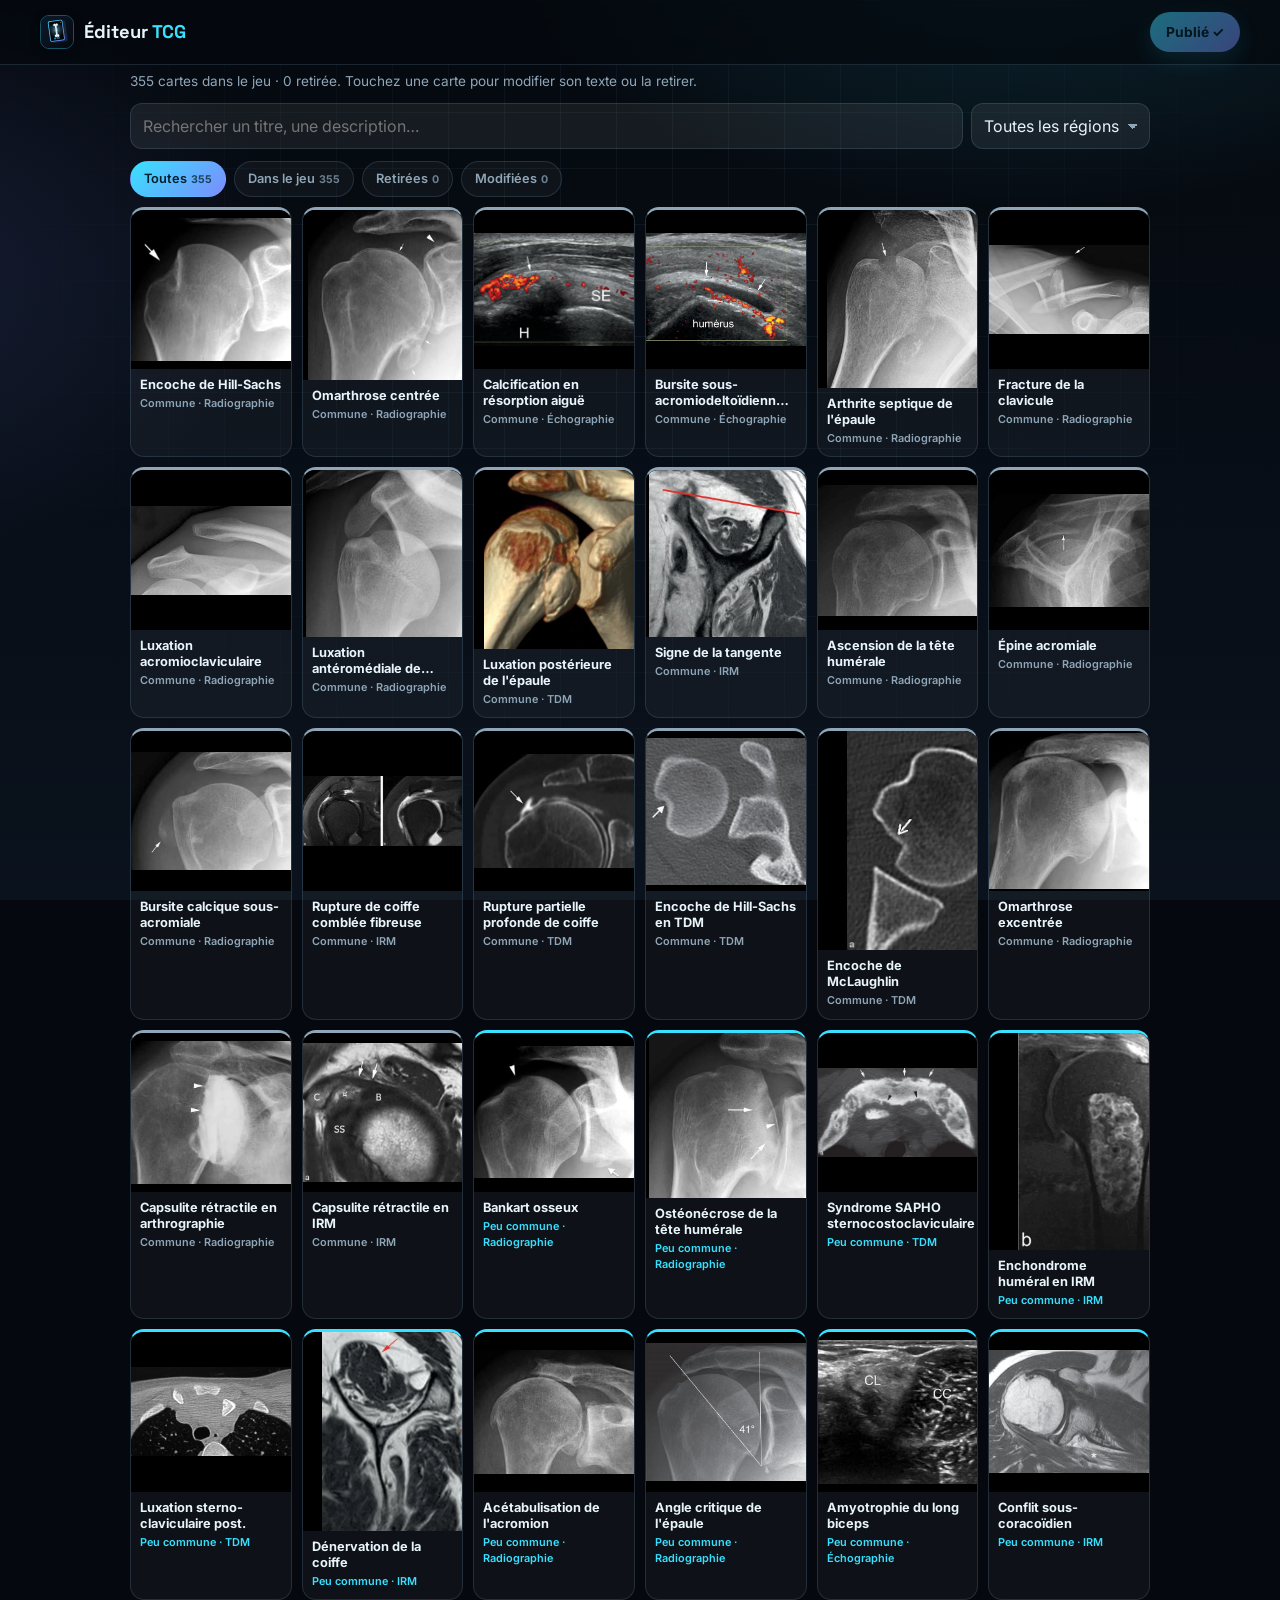
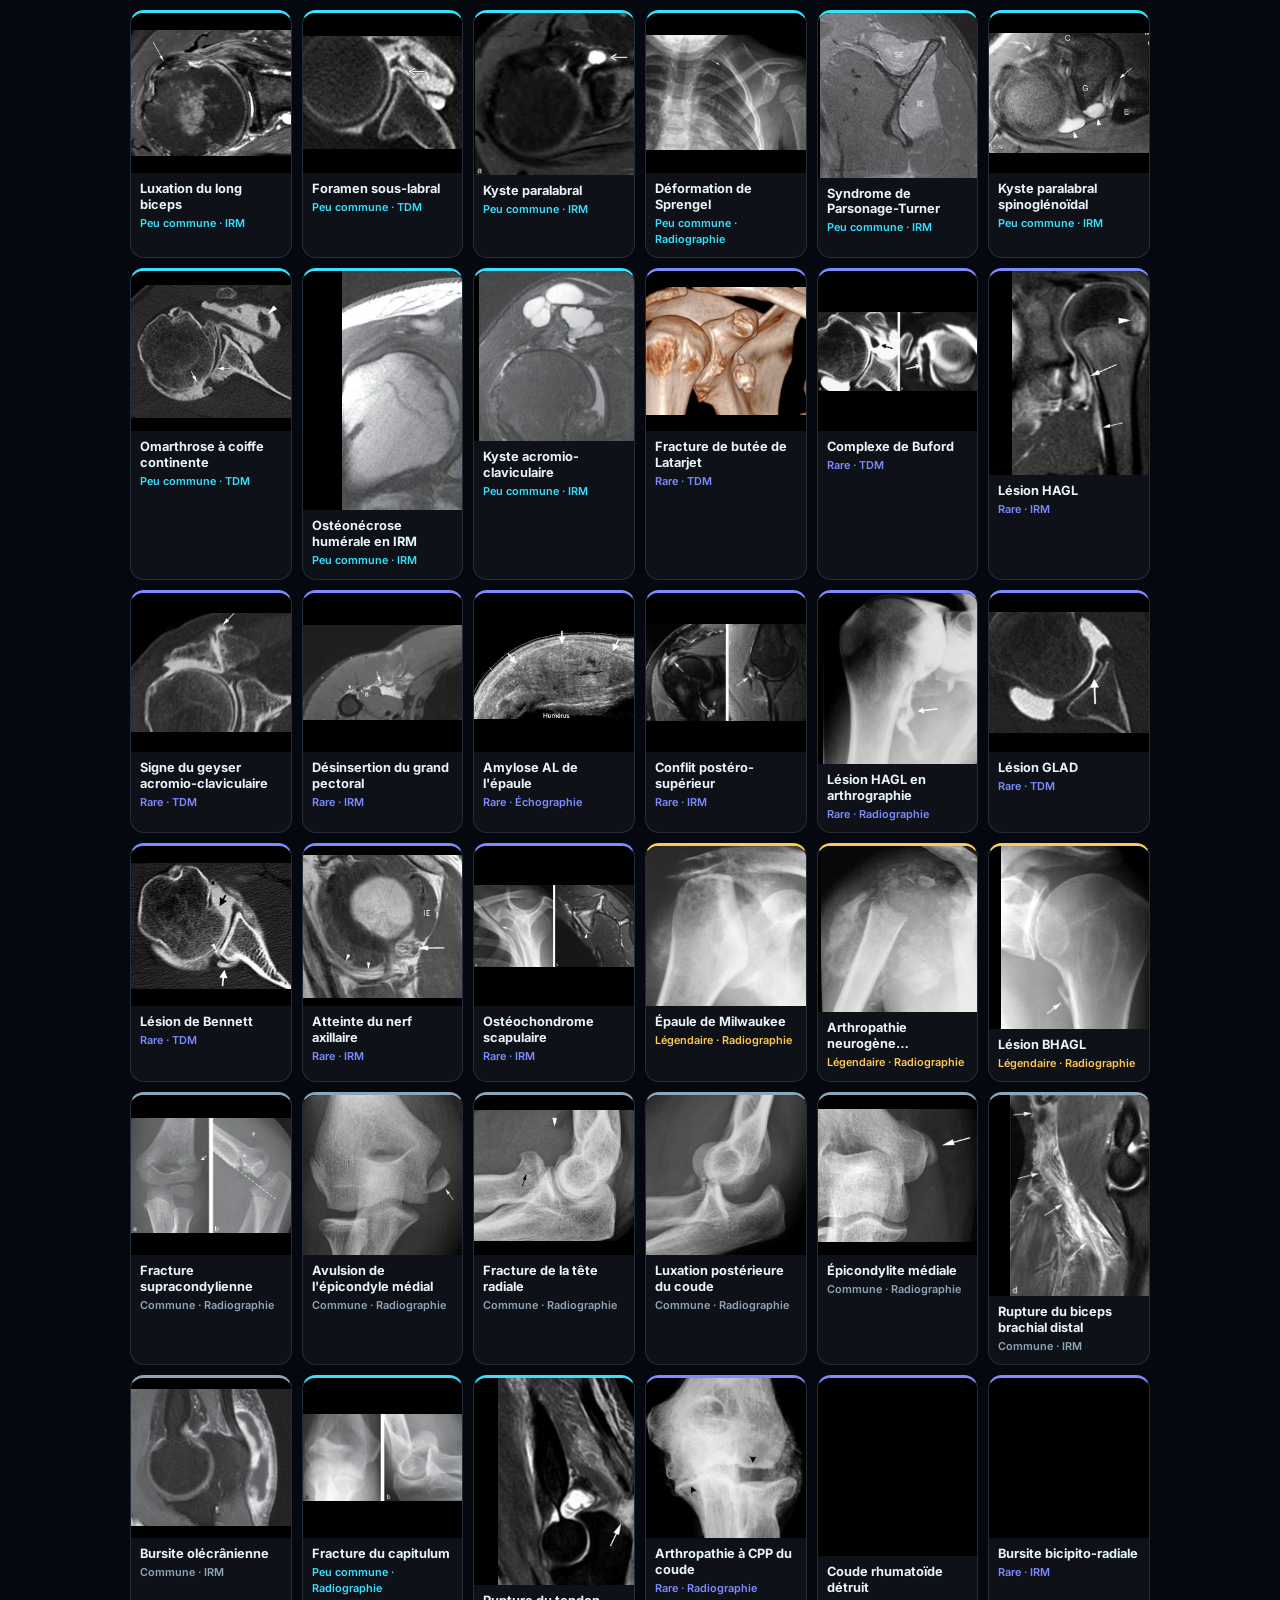
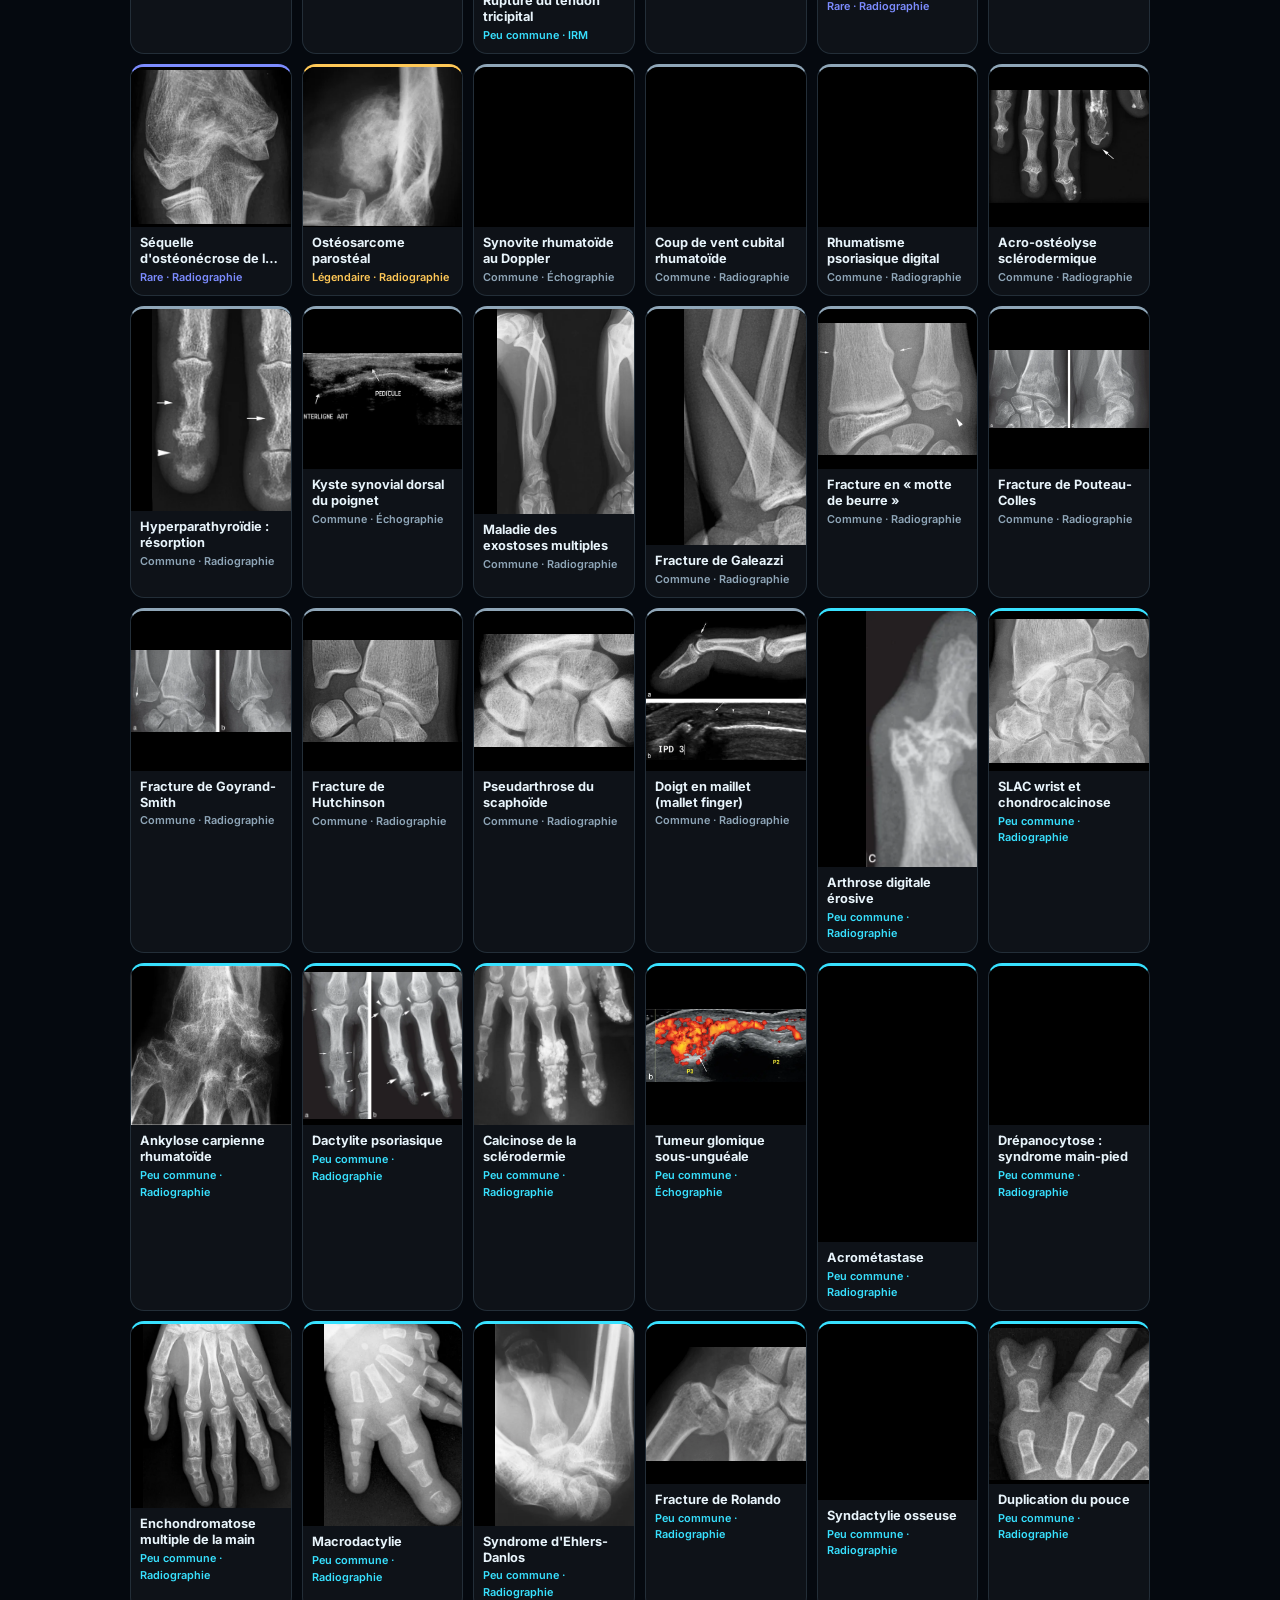
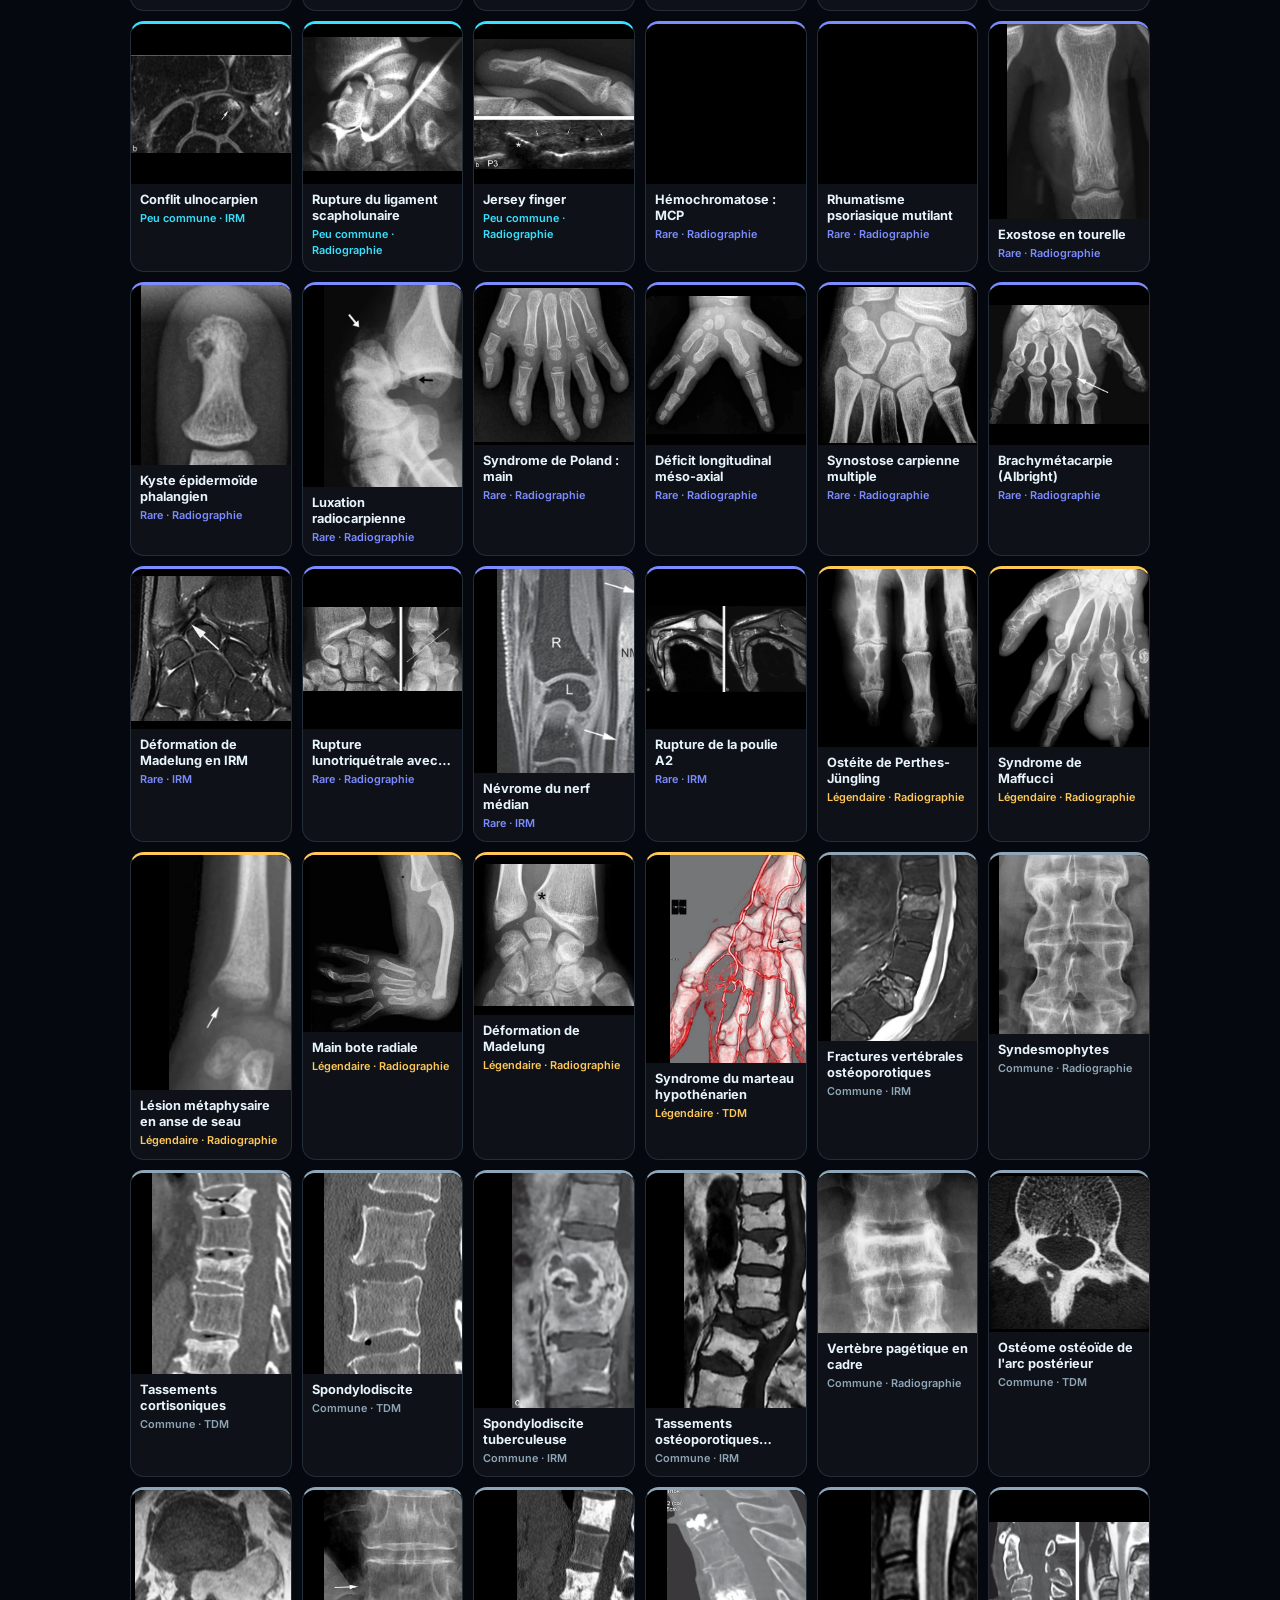
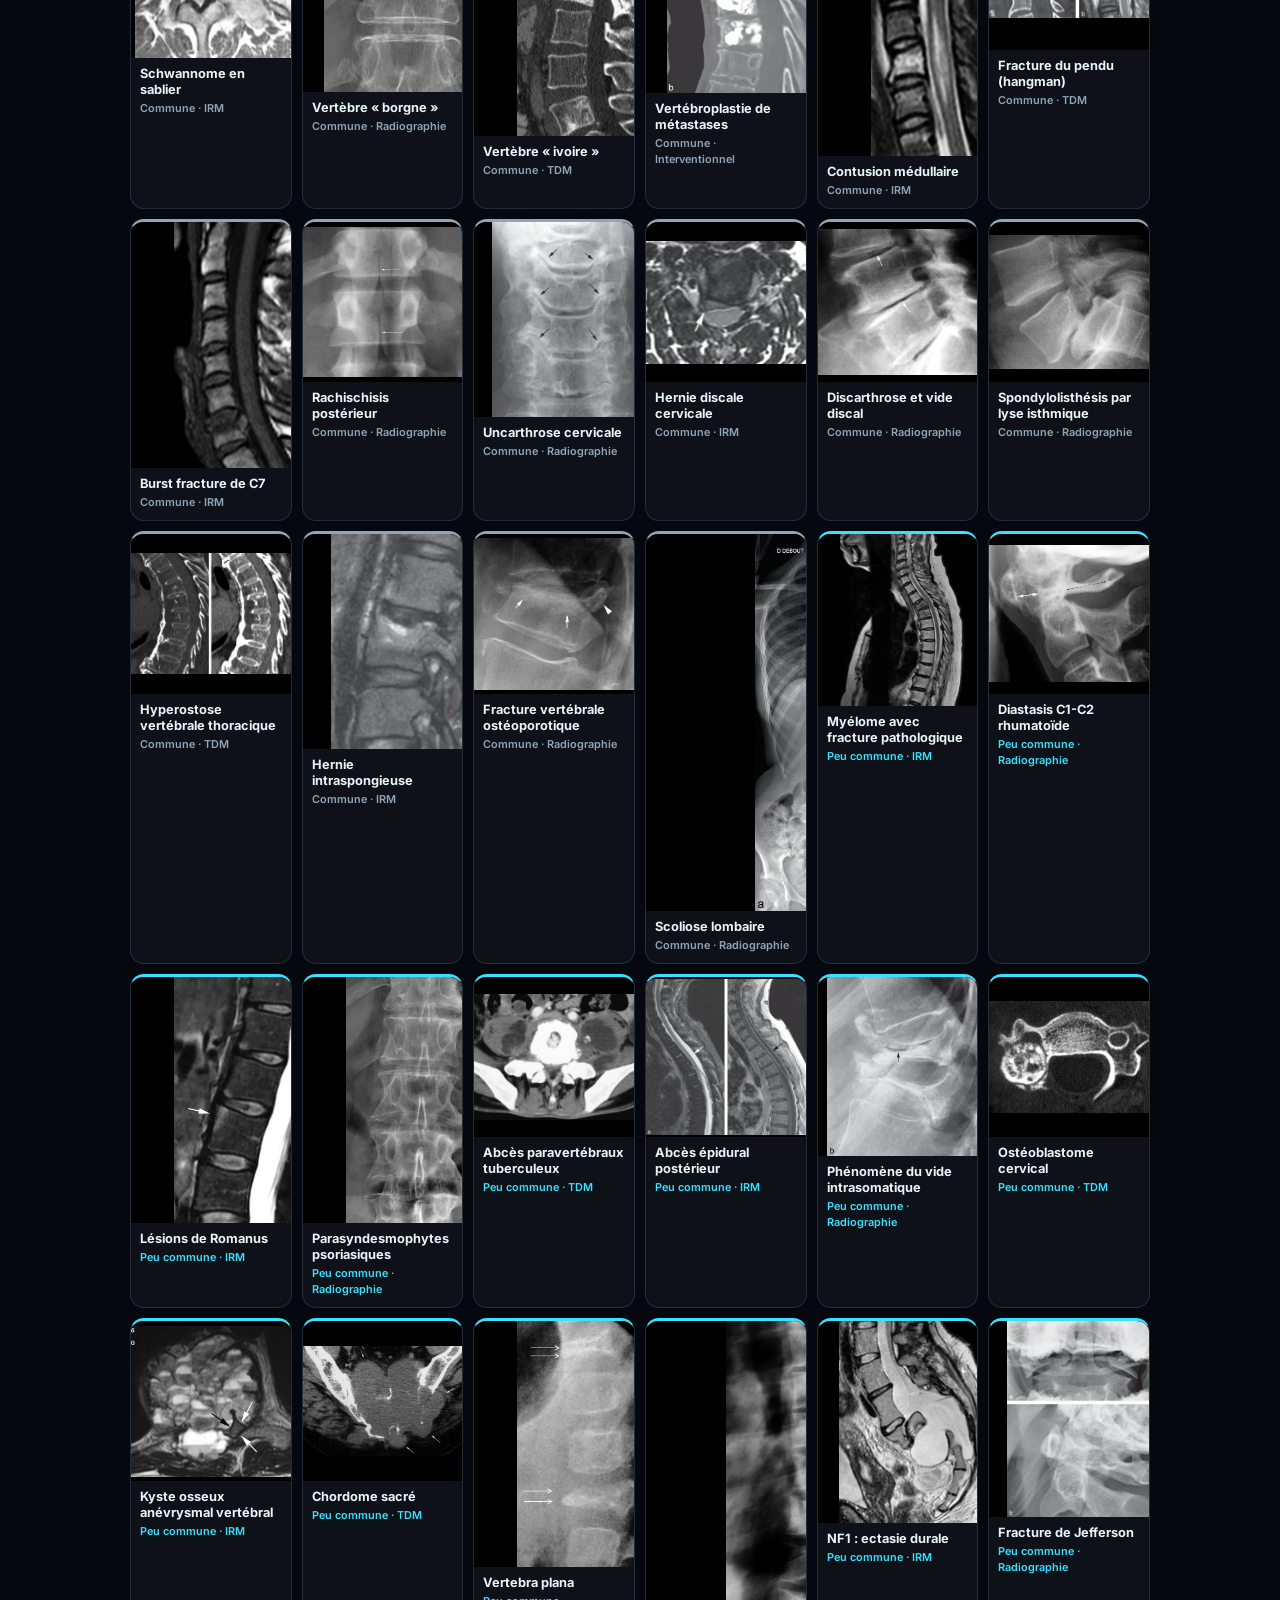
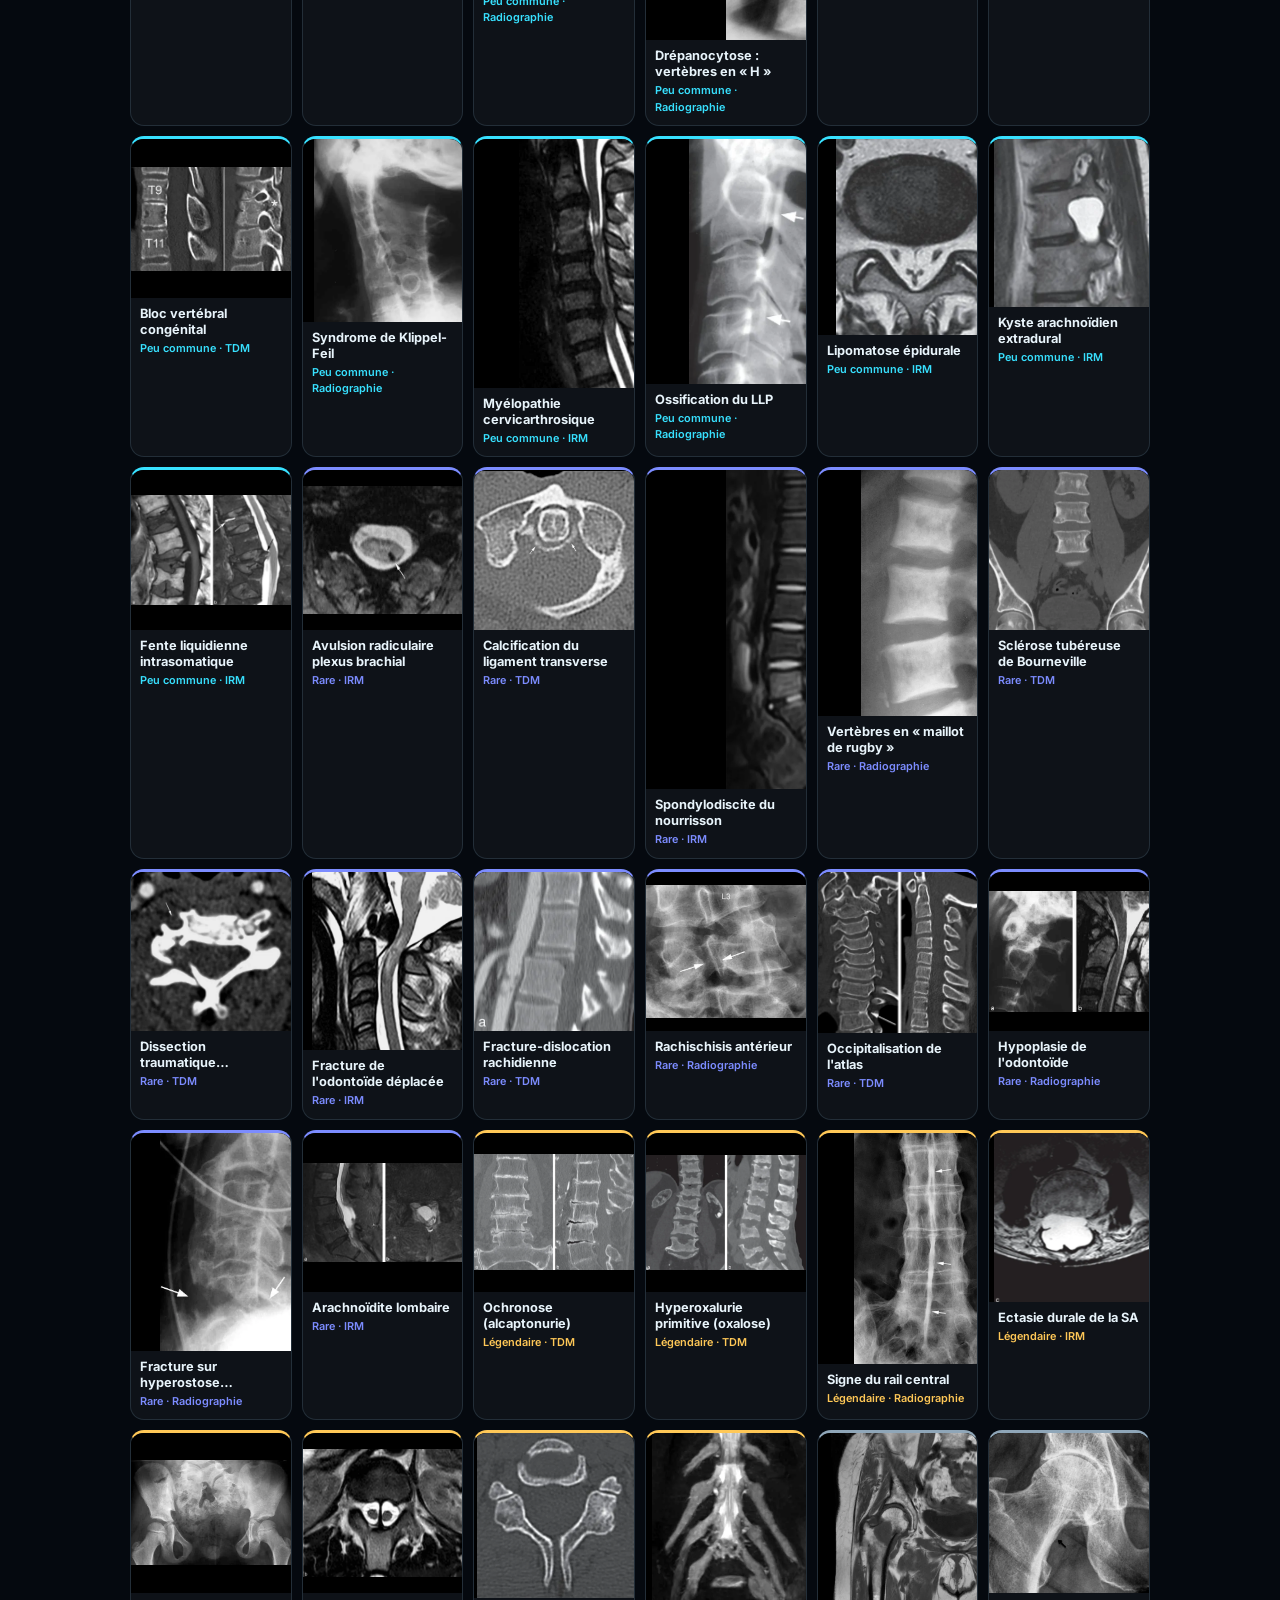
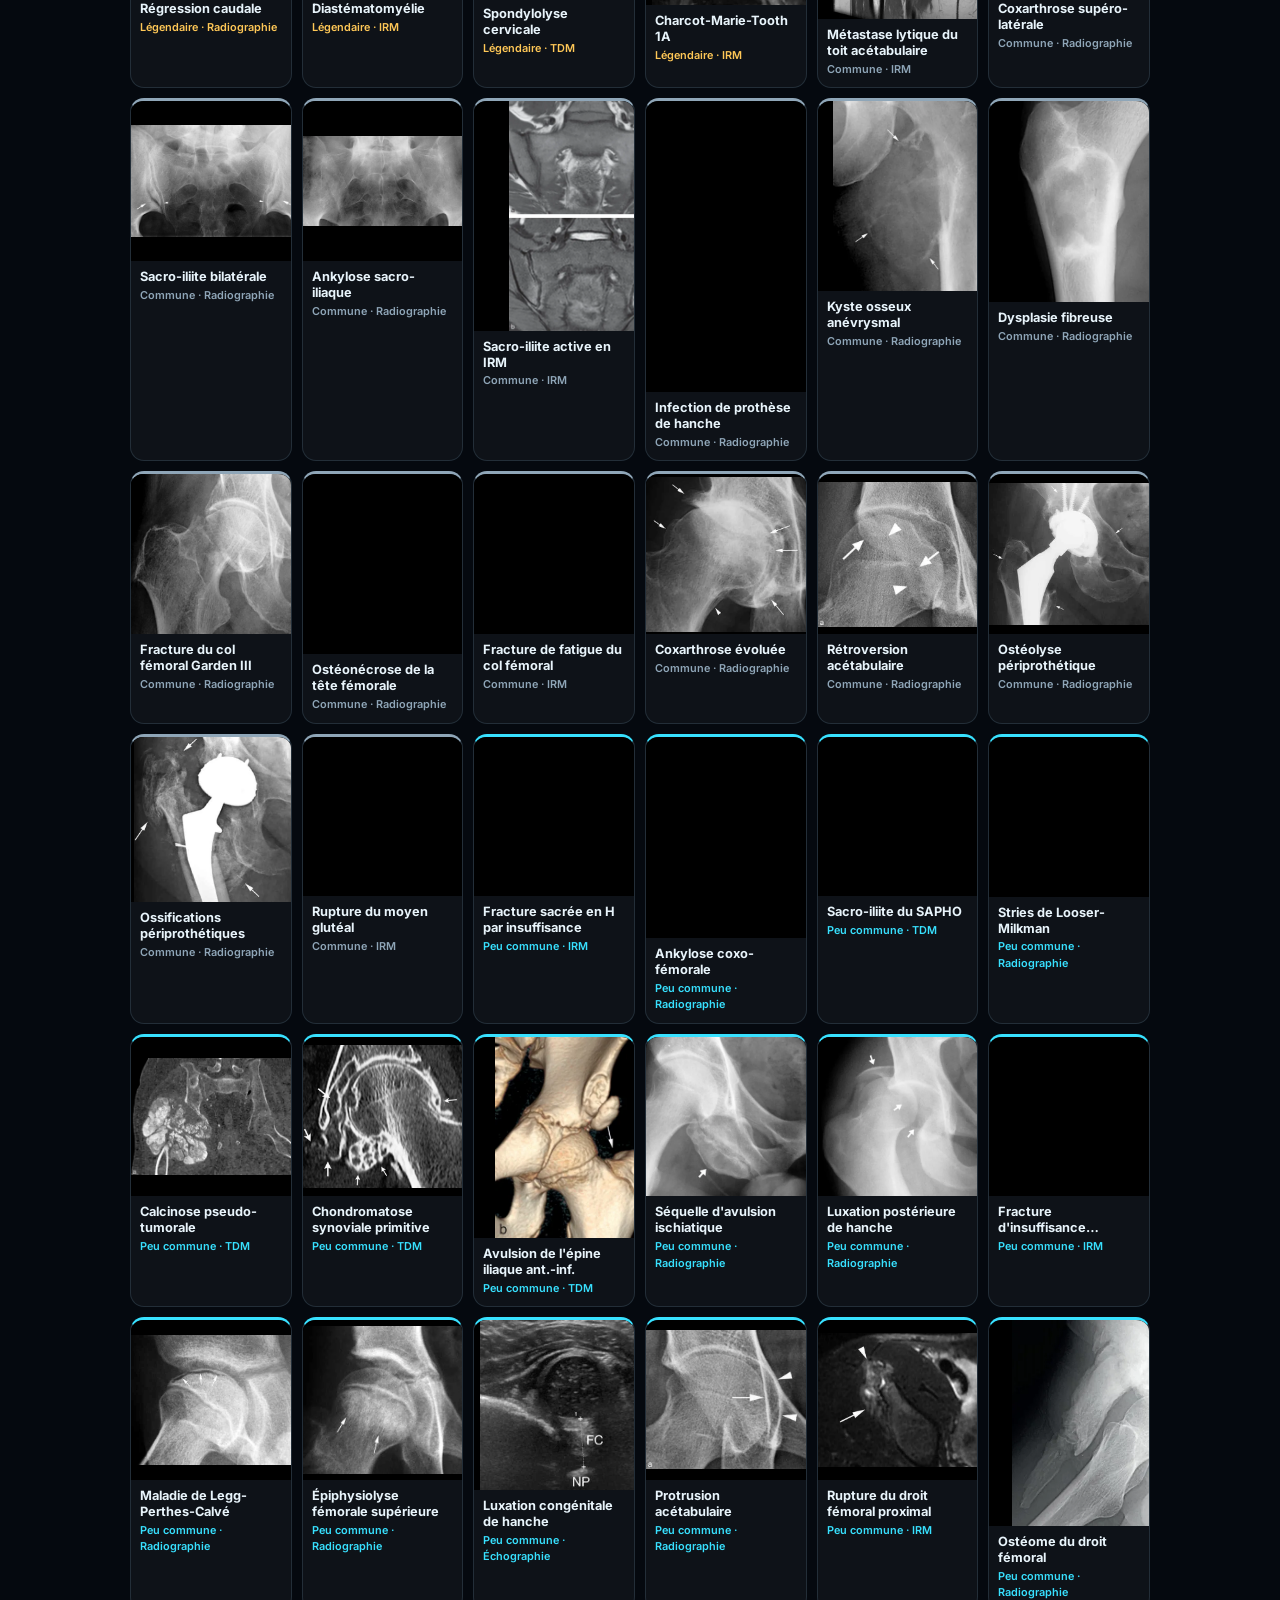
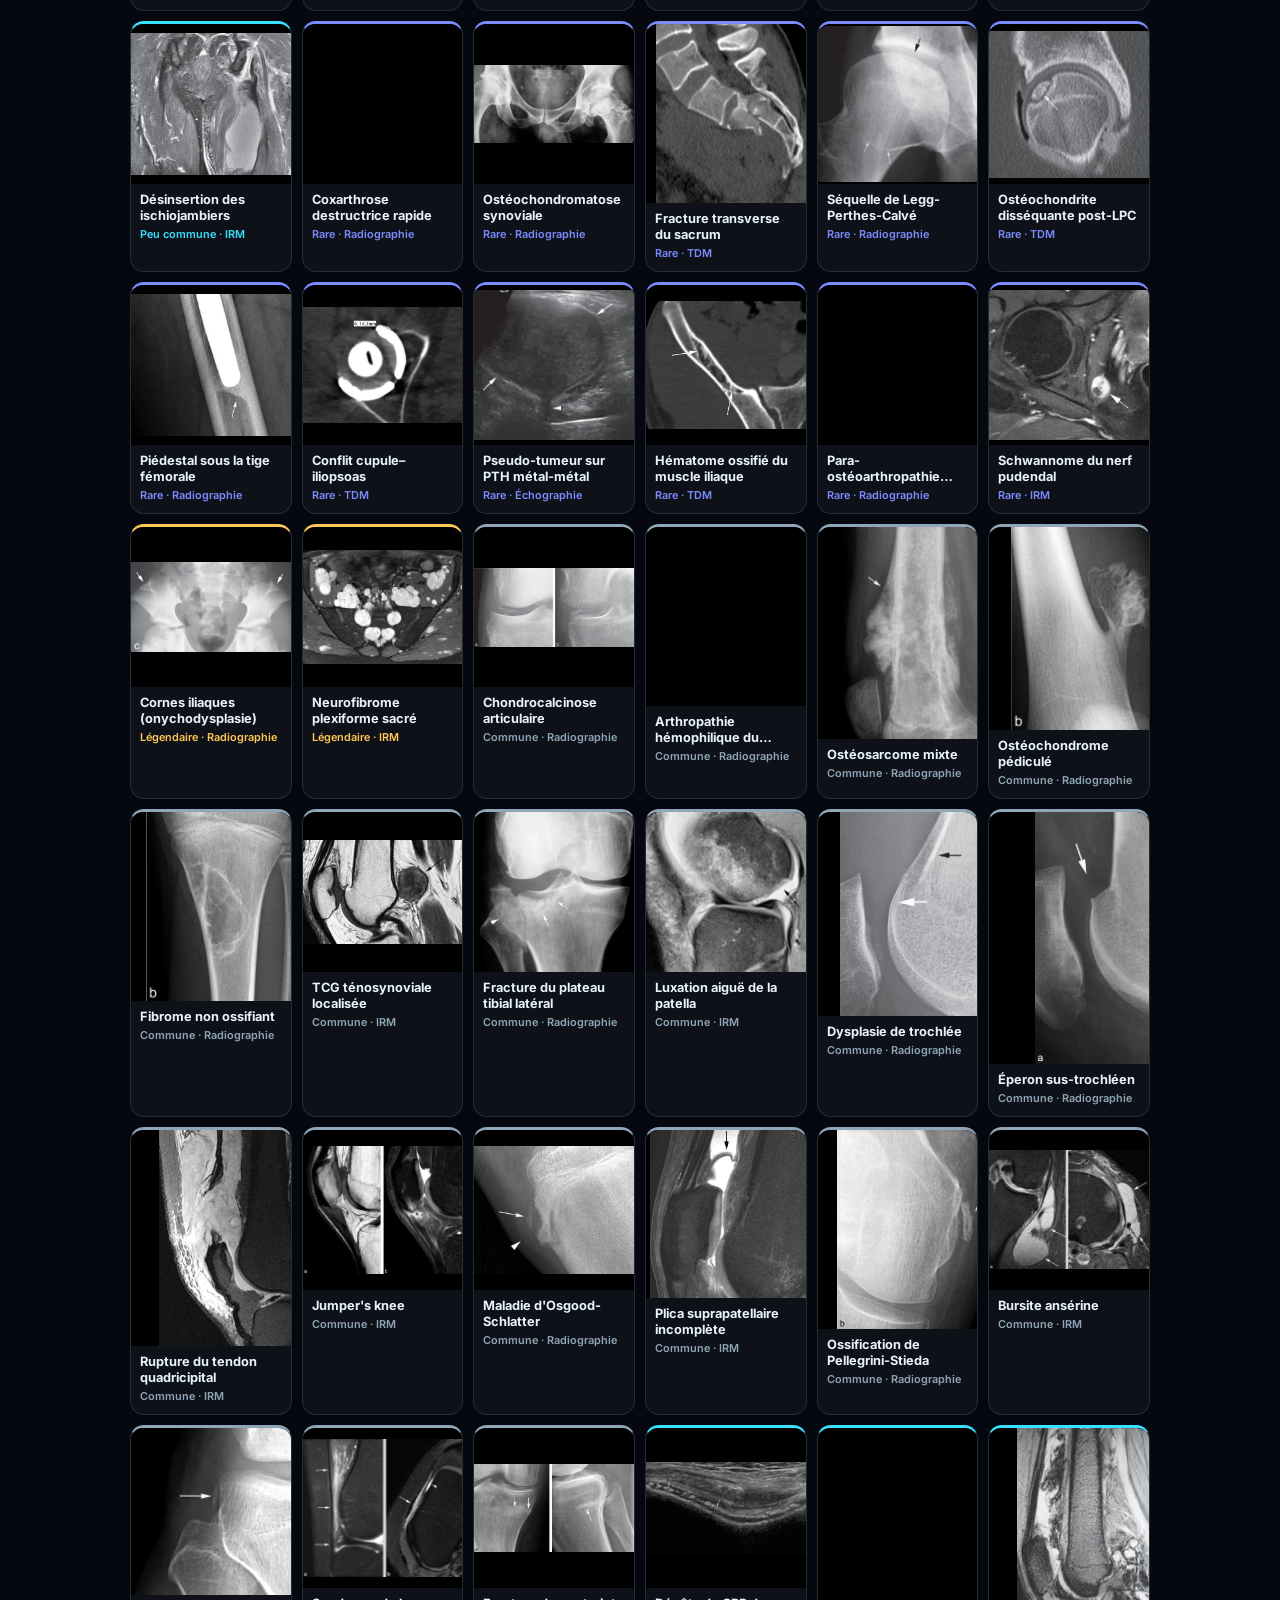
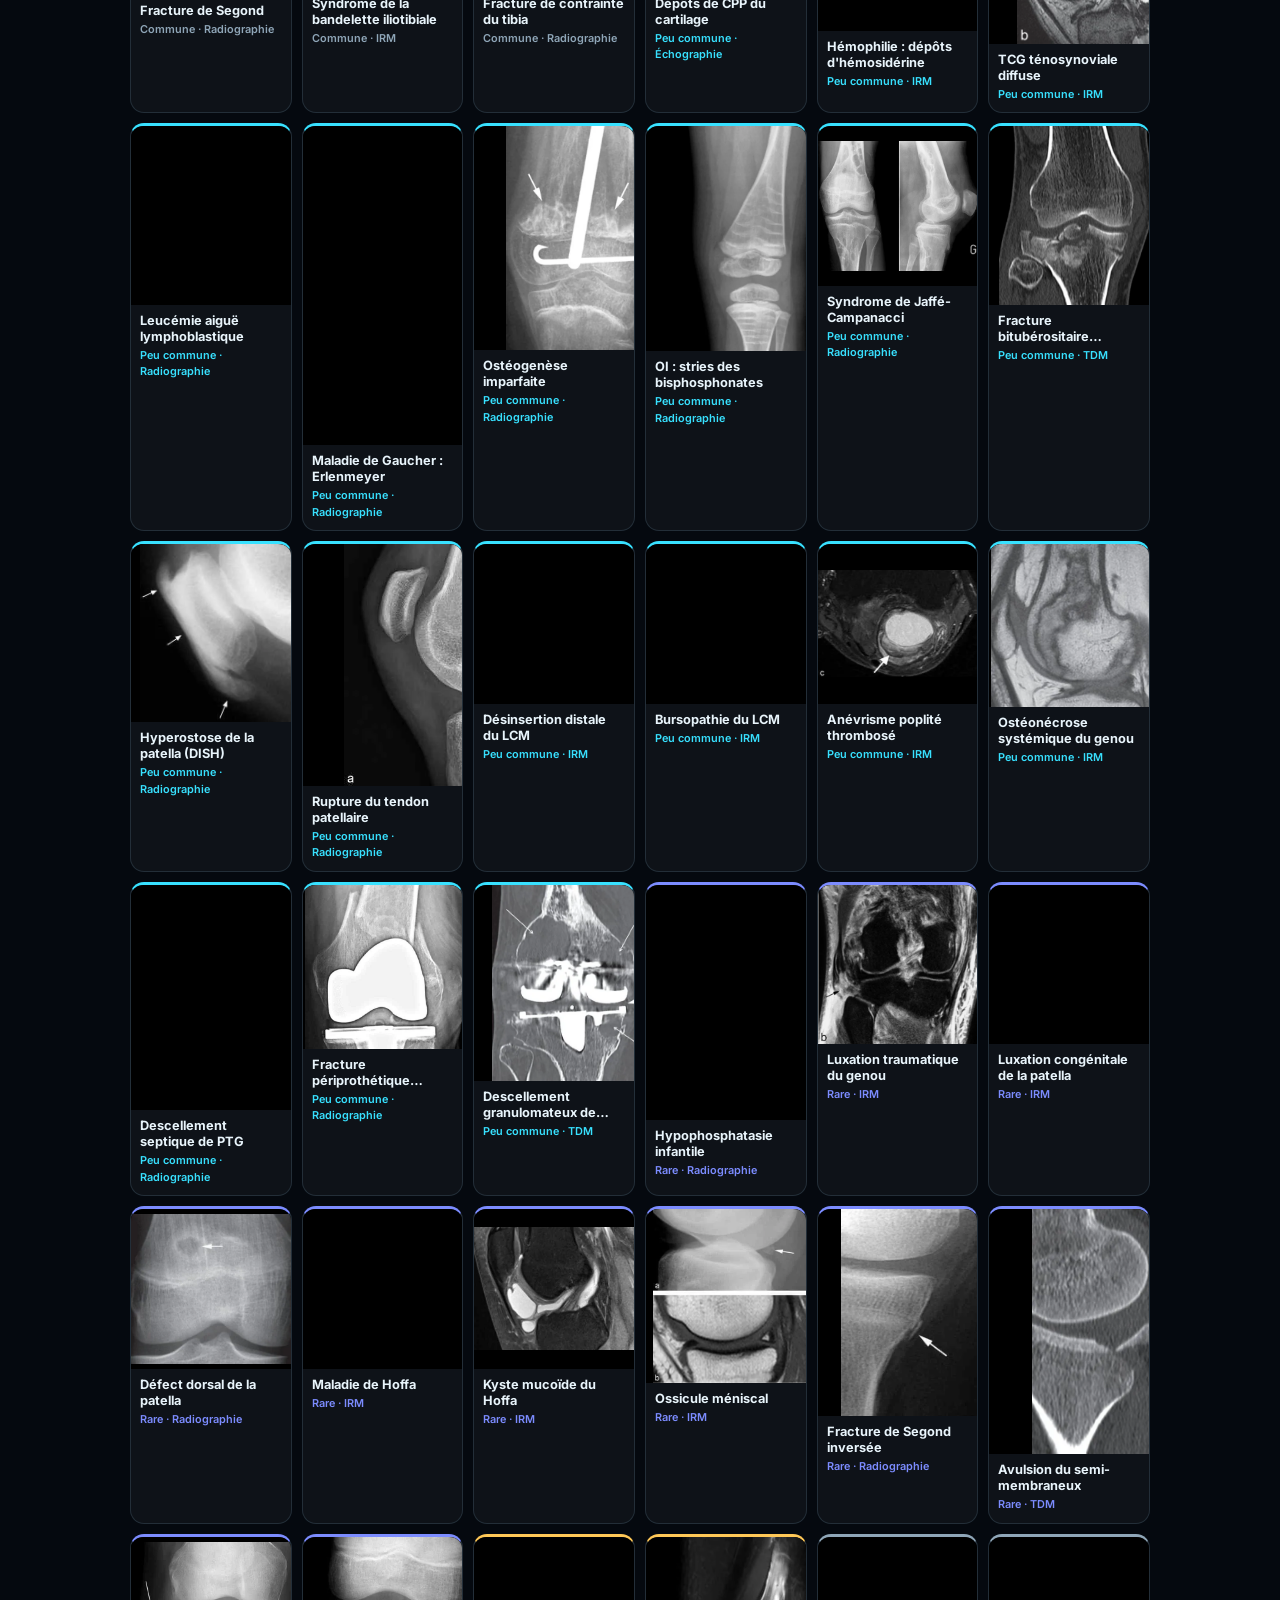
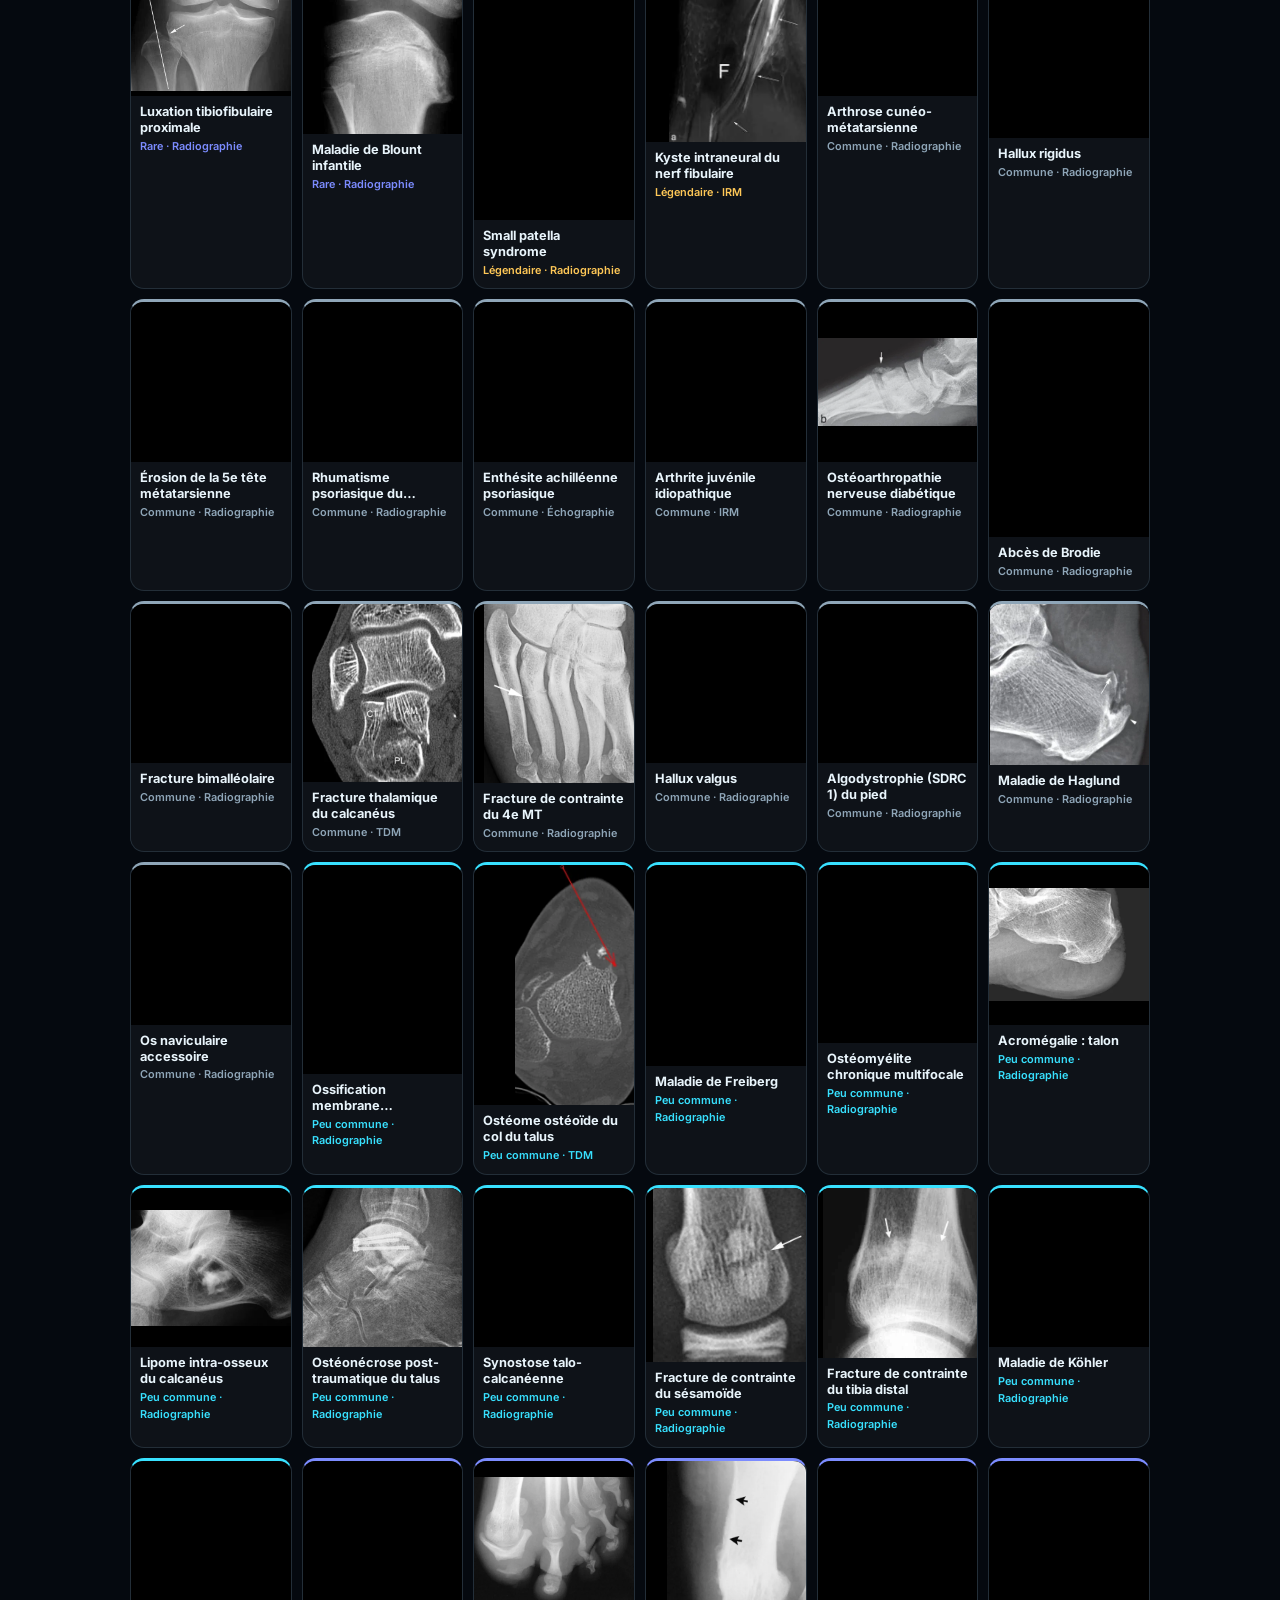
==== commit 0b08e6d2: "Classeur : visionneuse avec swipe gauche/droite carte par carte (compteur, flèches clavier/desktop, " ====
--- a/edit.html
+++ b/edit.html
@@ -13,7 +13,7 @@
   <link rel="preconnect" href="https://fonts.googleapis.com" />
   <link rel="preconnect" href="https://fonts.gstatic.com" crossorigin />
   <link href="https://fonts.googleapis.com/css2?family=Inter:wght@400;500;600;700&family=Space+Grotesk:wght@500;600;700&display=swap" rel="stylesheet" />
-  <link rel="stylesheet" href="styles.css?v=3" />
+  <link rel="stylesheet" href="styles.css?v=4" />
   <link rel="stylesheet" href="edit.css?v=1" />
 </head>
 <body class="editor">
--- a/styles.css
+++ b/styles.css
@@ -480,3 +480,21 @@
   animation: fade 0.2s ease;
 }
 a.chip-btn { text-decoration: none; display: inline-flex; align-items: center; }
+
+/* binder viewer: swipe between cards */
+.modal-card .card { touch-action: pan-y; }
+.modal-card .card-img { touch-action: none; }
+.slide-in-r { animation: slideInR 0.28s cubic-bezier(0.22, 1, 0.36, 1) both; }
+.slide-in-l { animation: slideInL 0.28s cubic-bezier(0.22, 1, 0.36, 1) both; }
+@keyframes slideInR { from { transform: translateX(70%) rotate(4deg); opacity: 0; } }
+@keyframes slideInL { from { transform: translateX(-70%) rotate(-4deg); opacity: 0; } }
+.bump { animation: bump 0.3s ease; }
+@keyframes bump { 30% { transform: translateX(-10px); } 60% { transform: translateX(8px); } }
+.modal-meta b { color: var(--text); }
+.modal-nav {
+  position: fixed; z-index: 160; top: 50%; transform: translateY(-50%);
+  width: 46px; height: 46px; border-radius: 50%; display: none; place-items: center;
+  background: var(--panel-2); border: 1px solid var(--line); color: var(--text); font-size: 1.6rem; line-height: 1;
+}
+.modal-nav.prev { left: 16px; } .modal-nav.next { right: 16px; }
+@media (hover: hover) and (pointer: fine) { .modal-nav:not([hidden]) { display: grid; } }
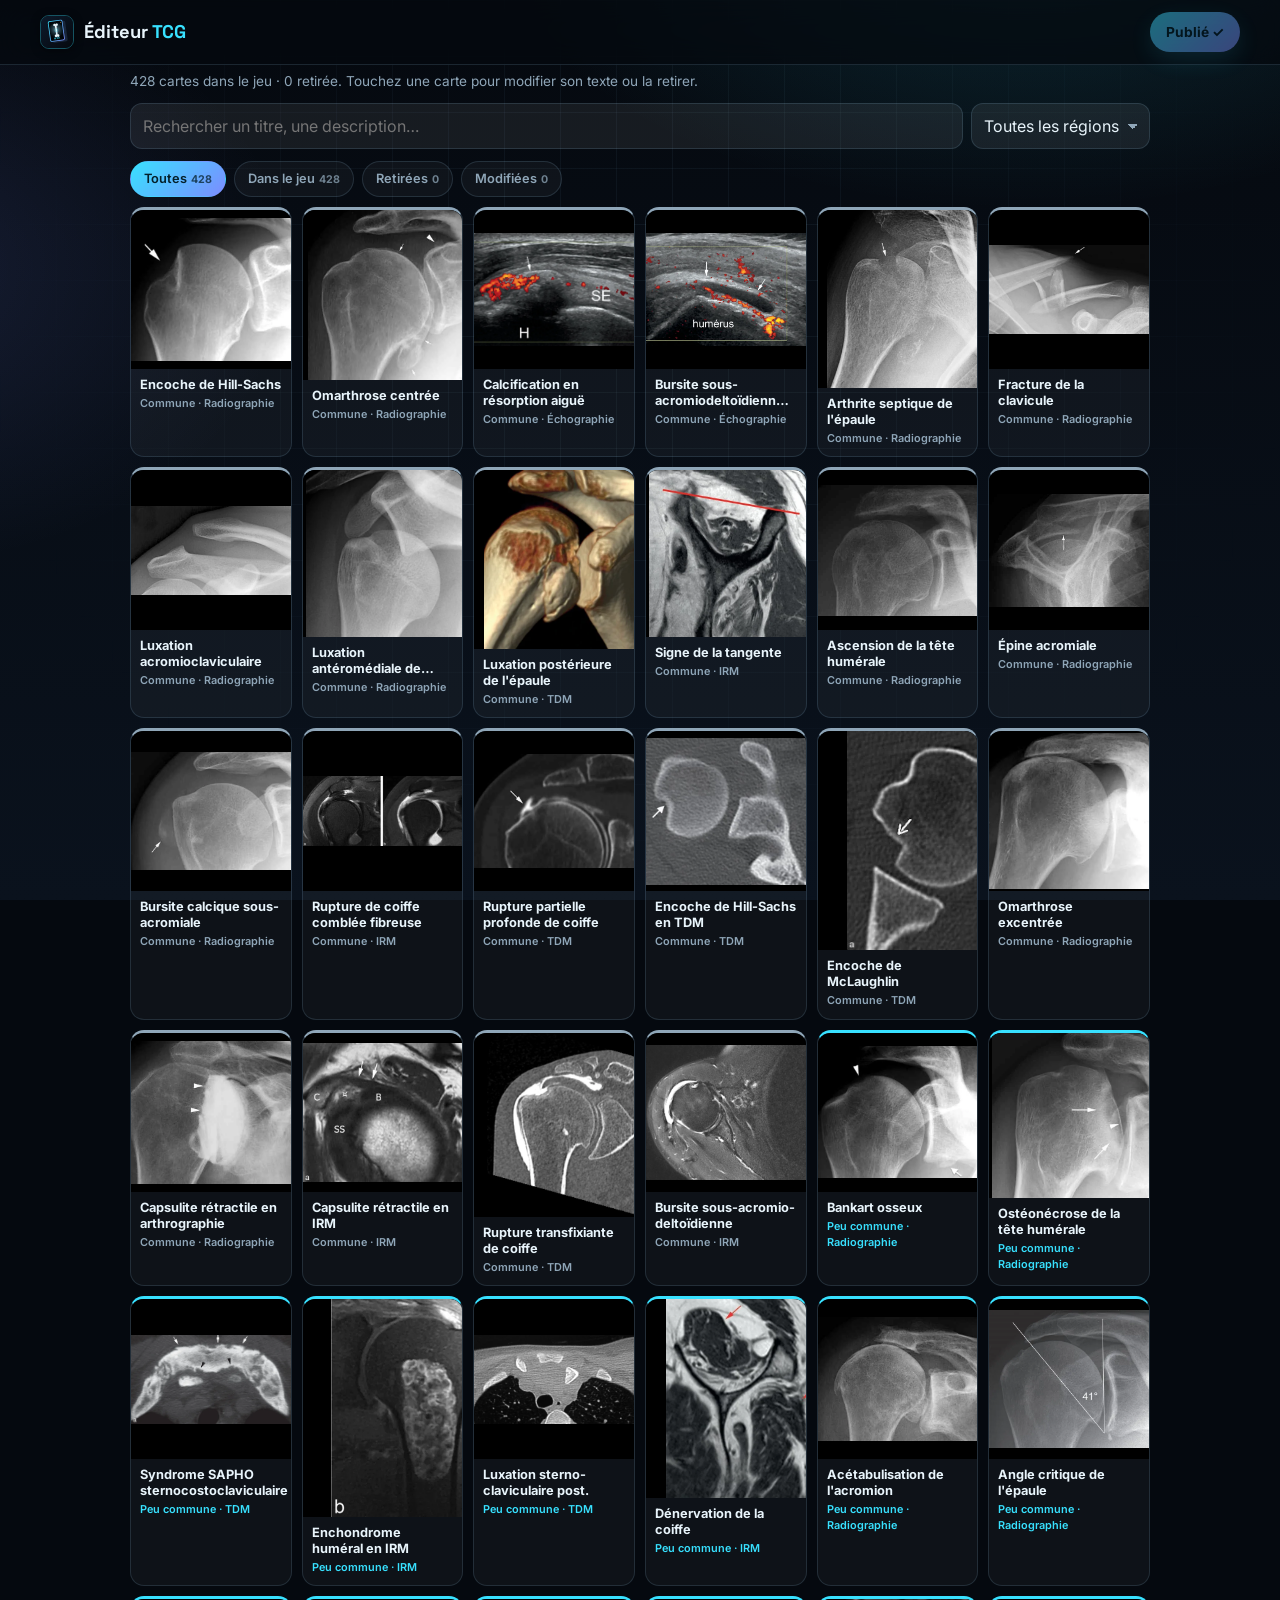
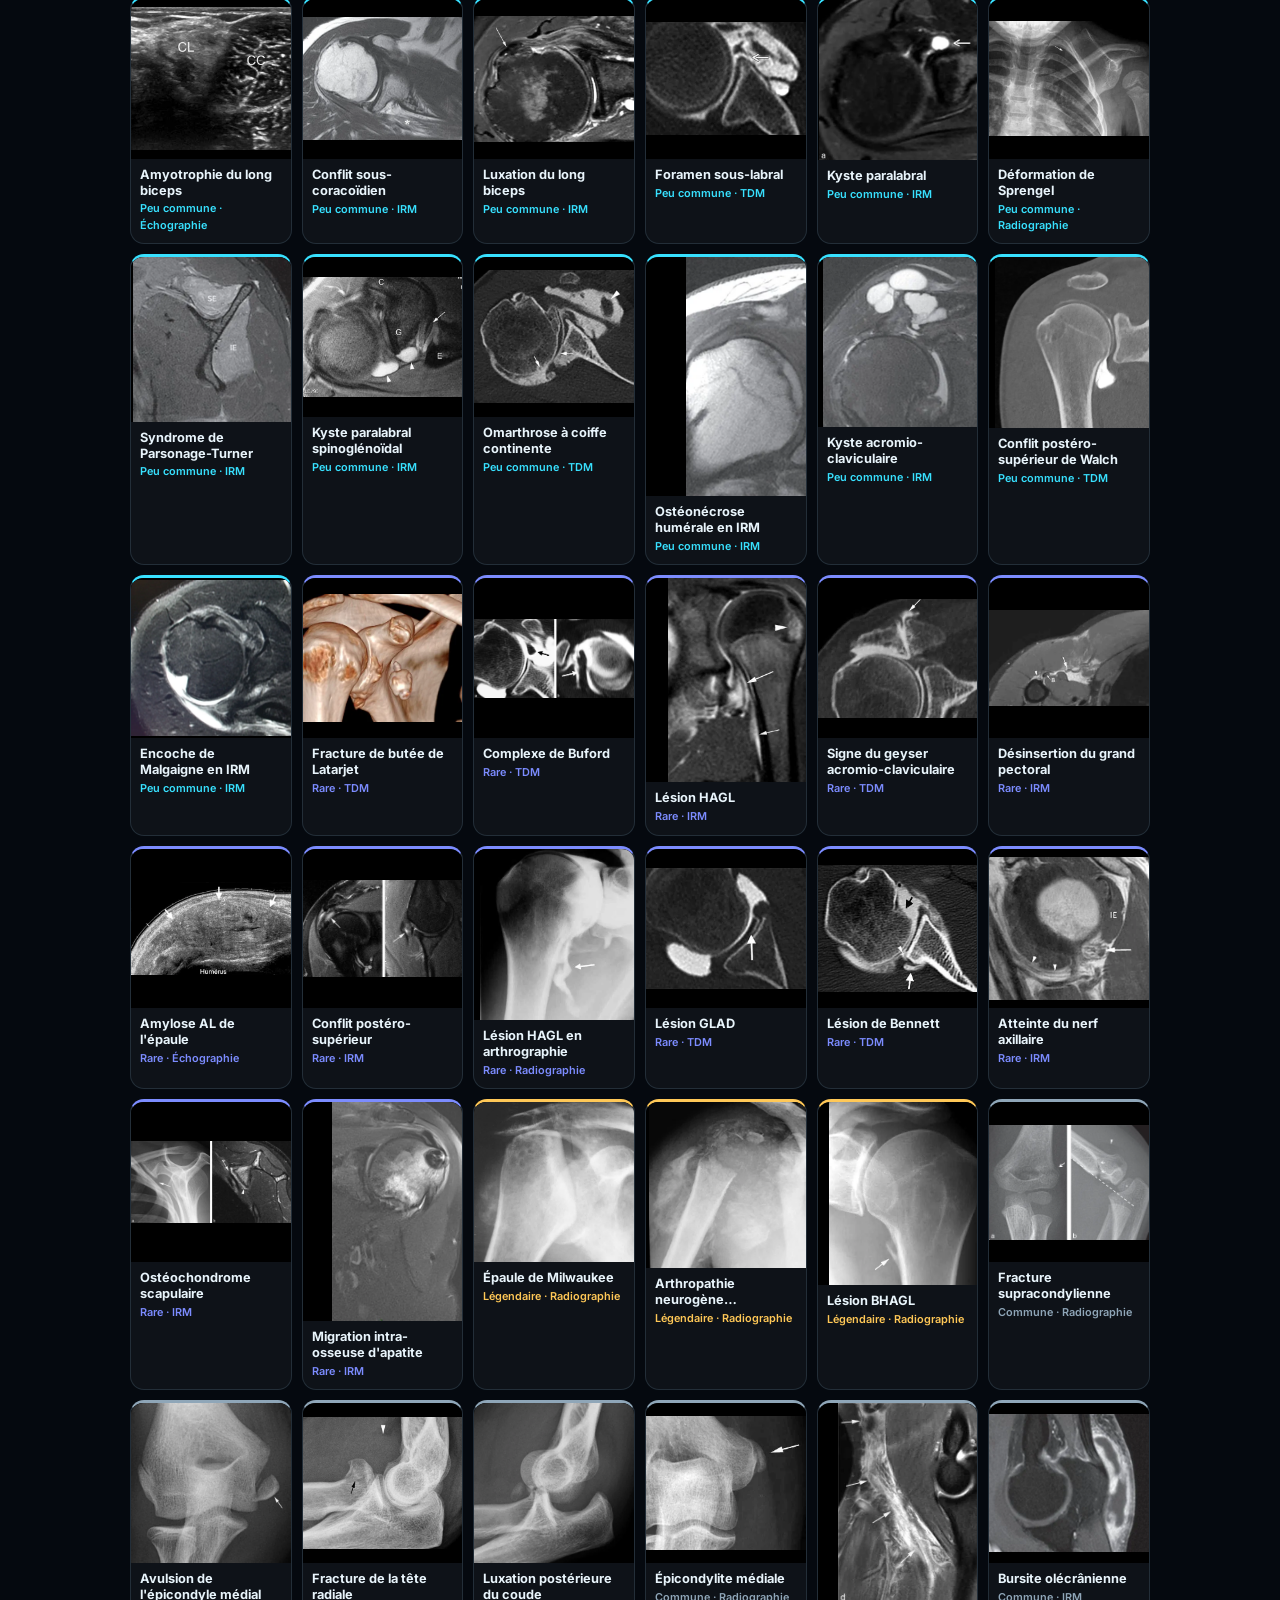
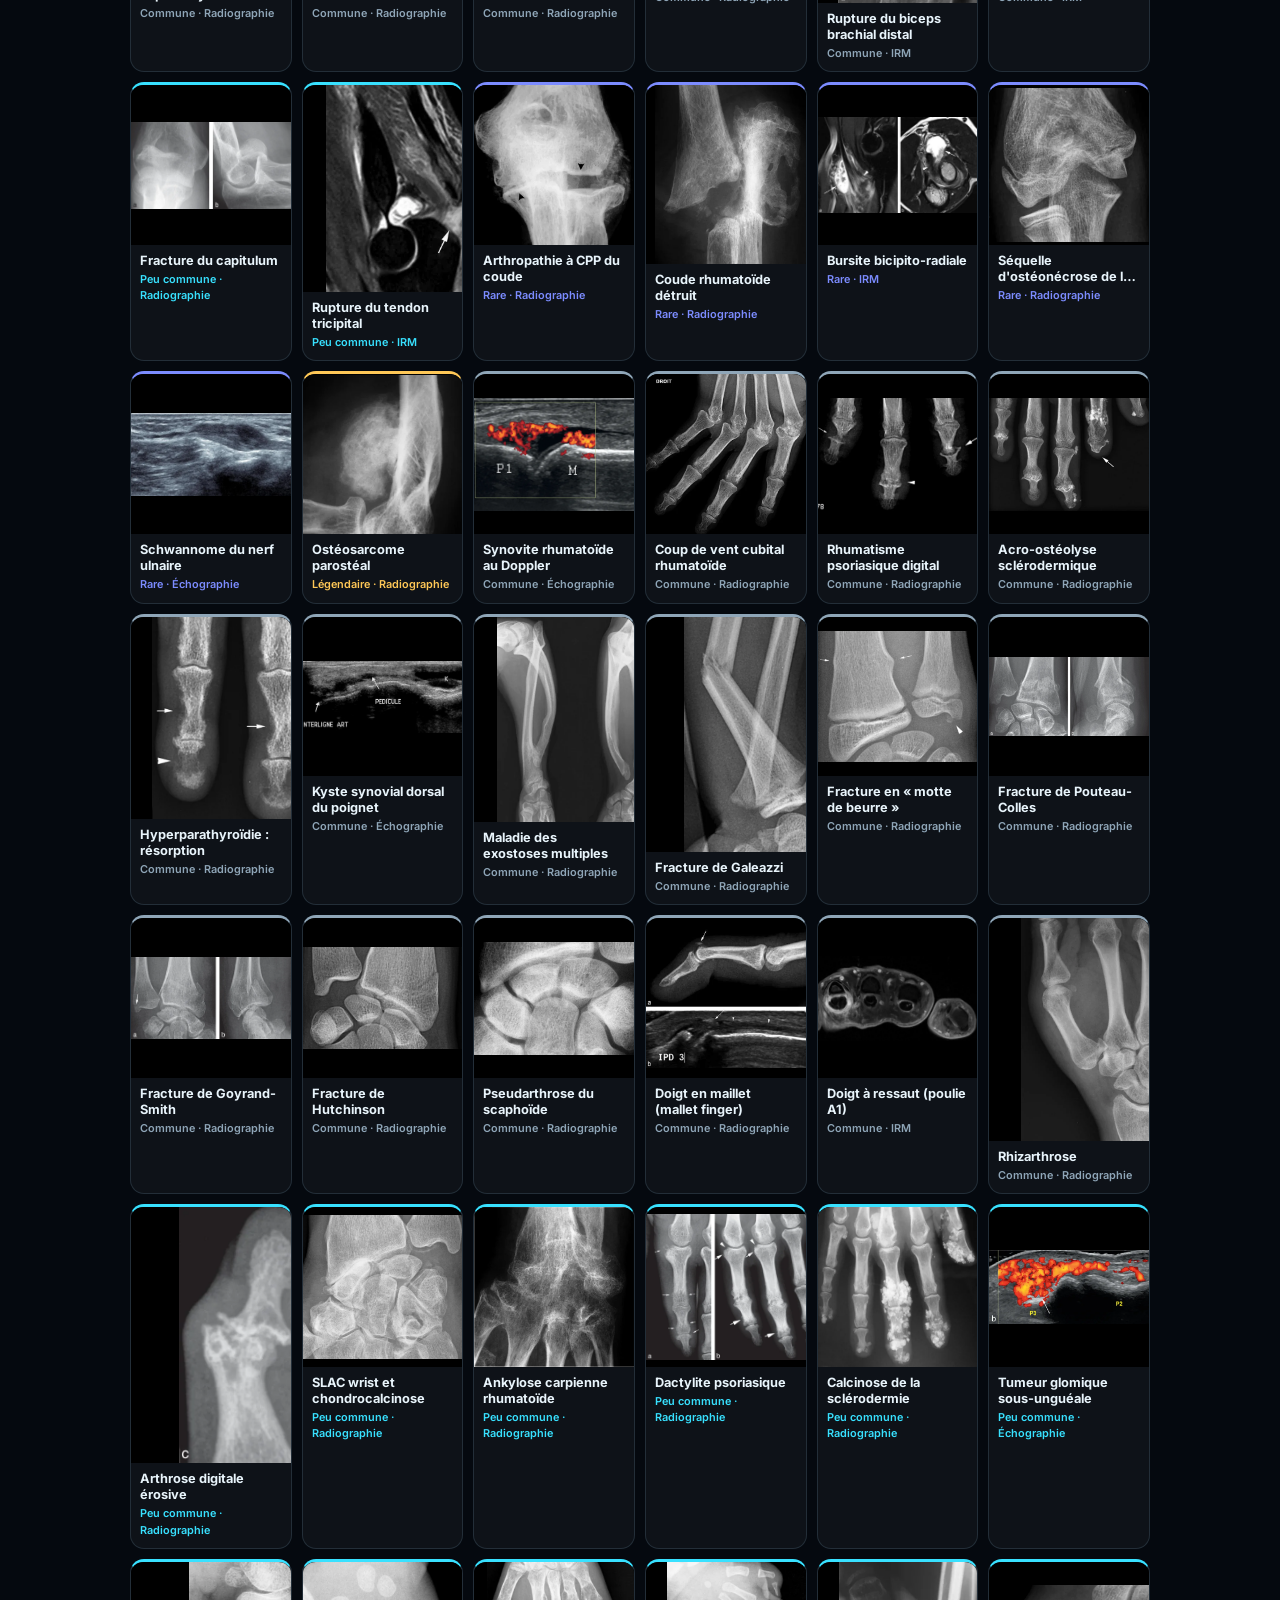
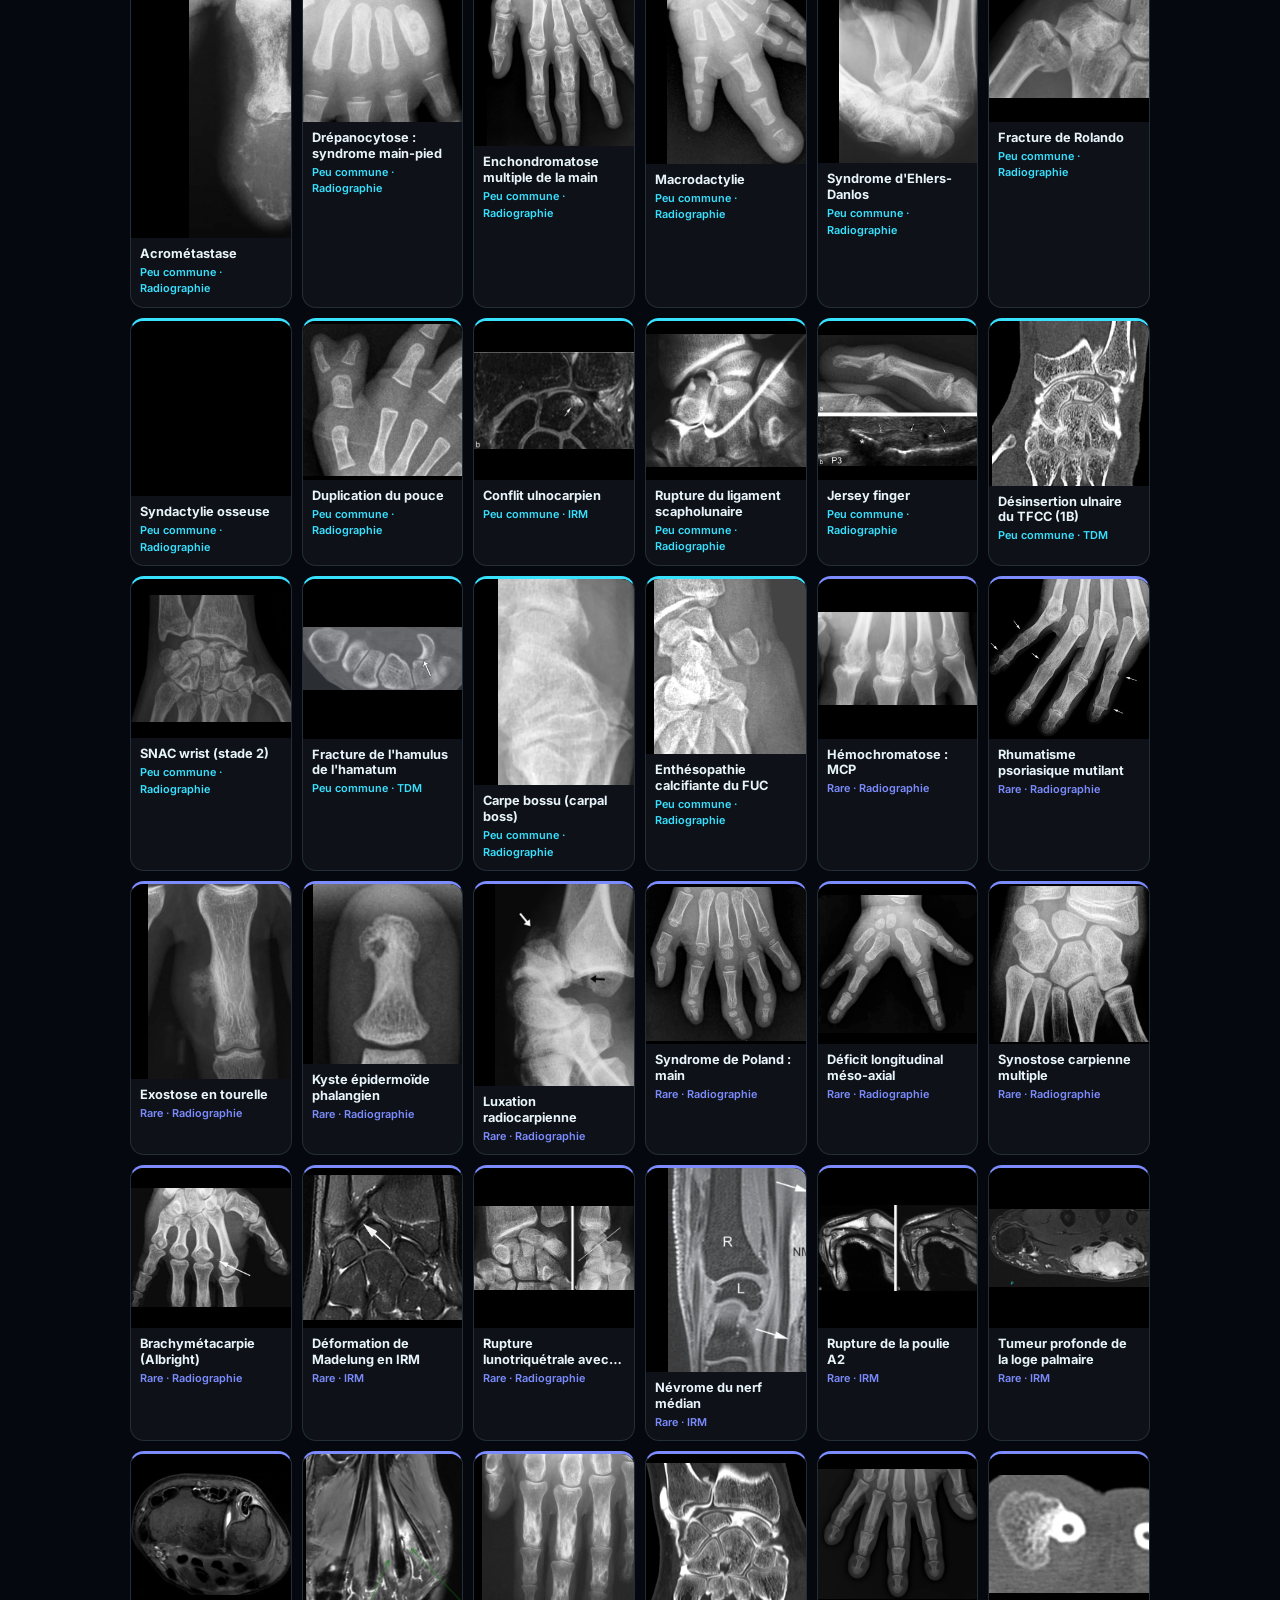
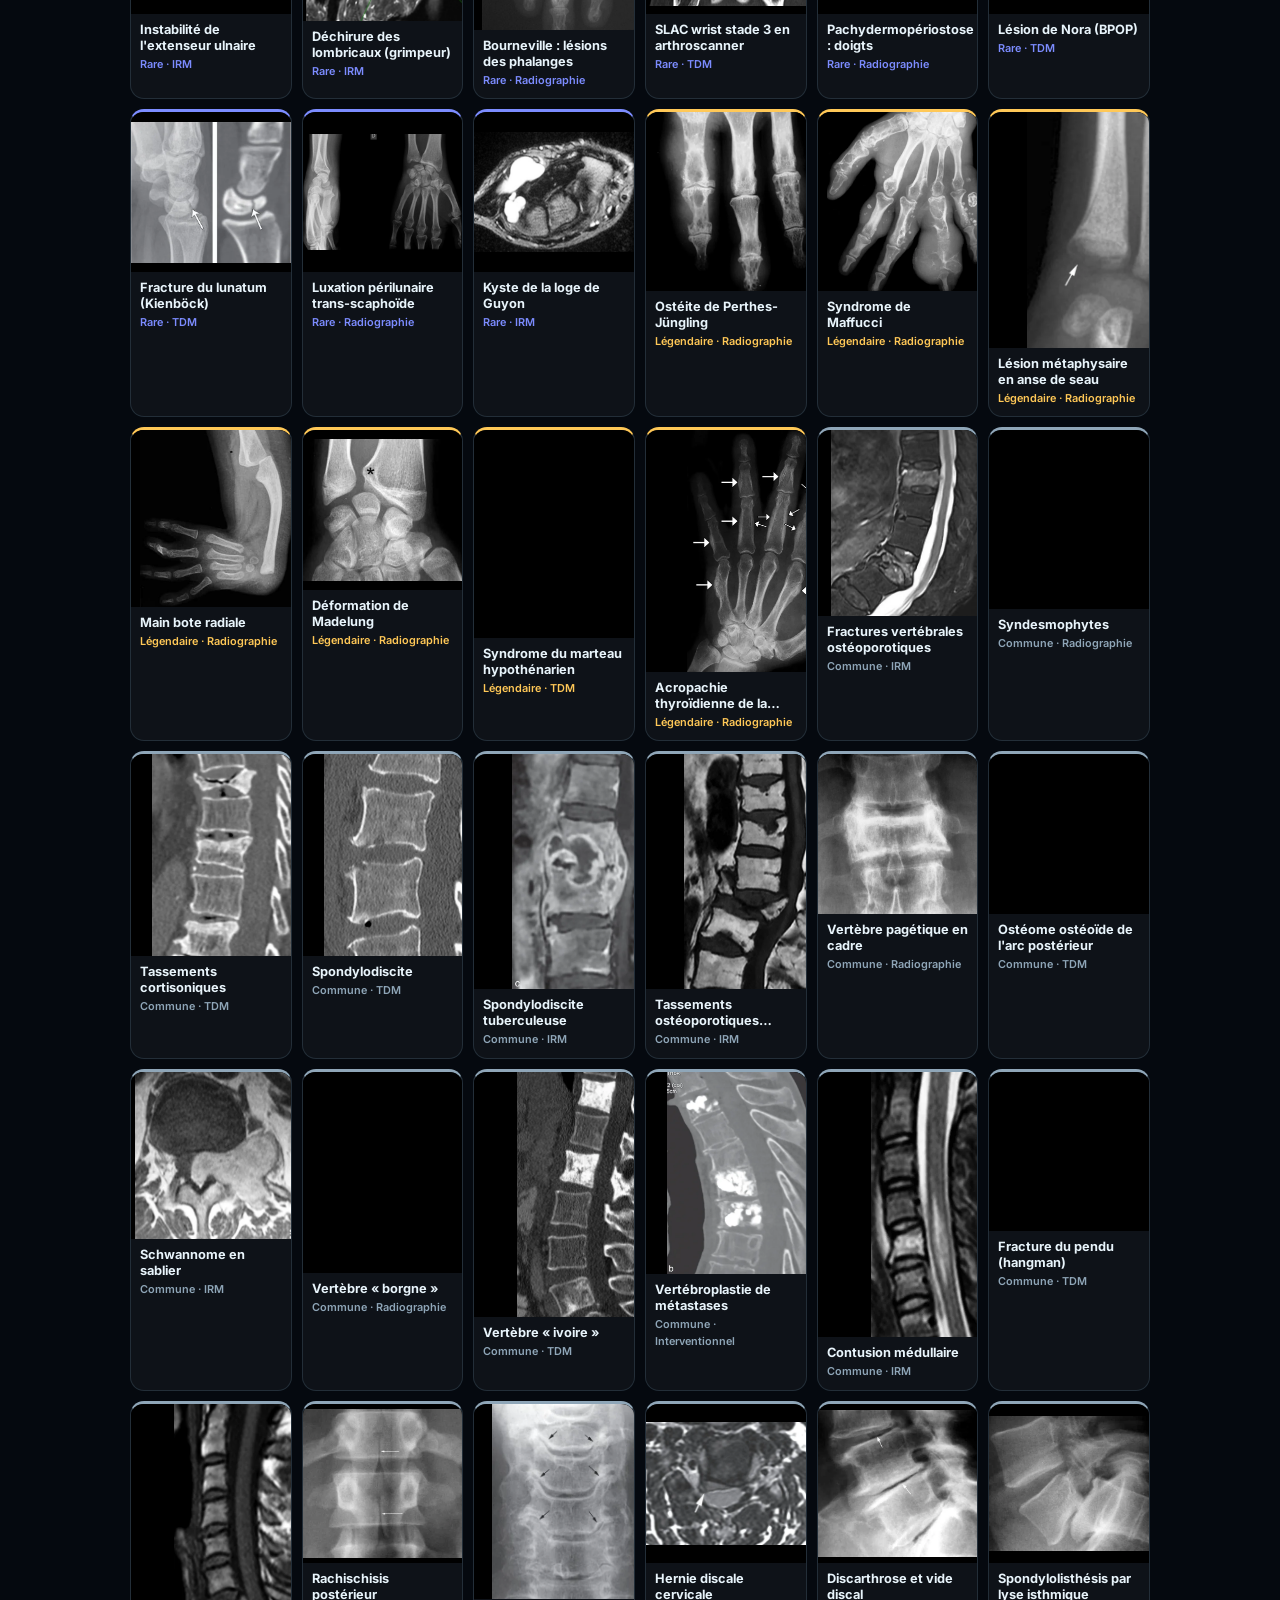
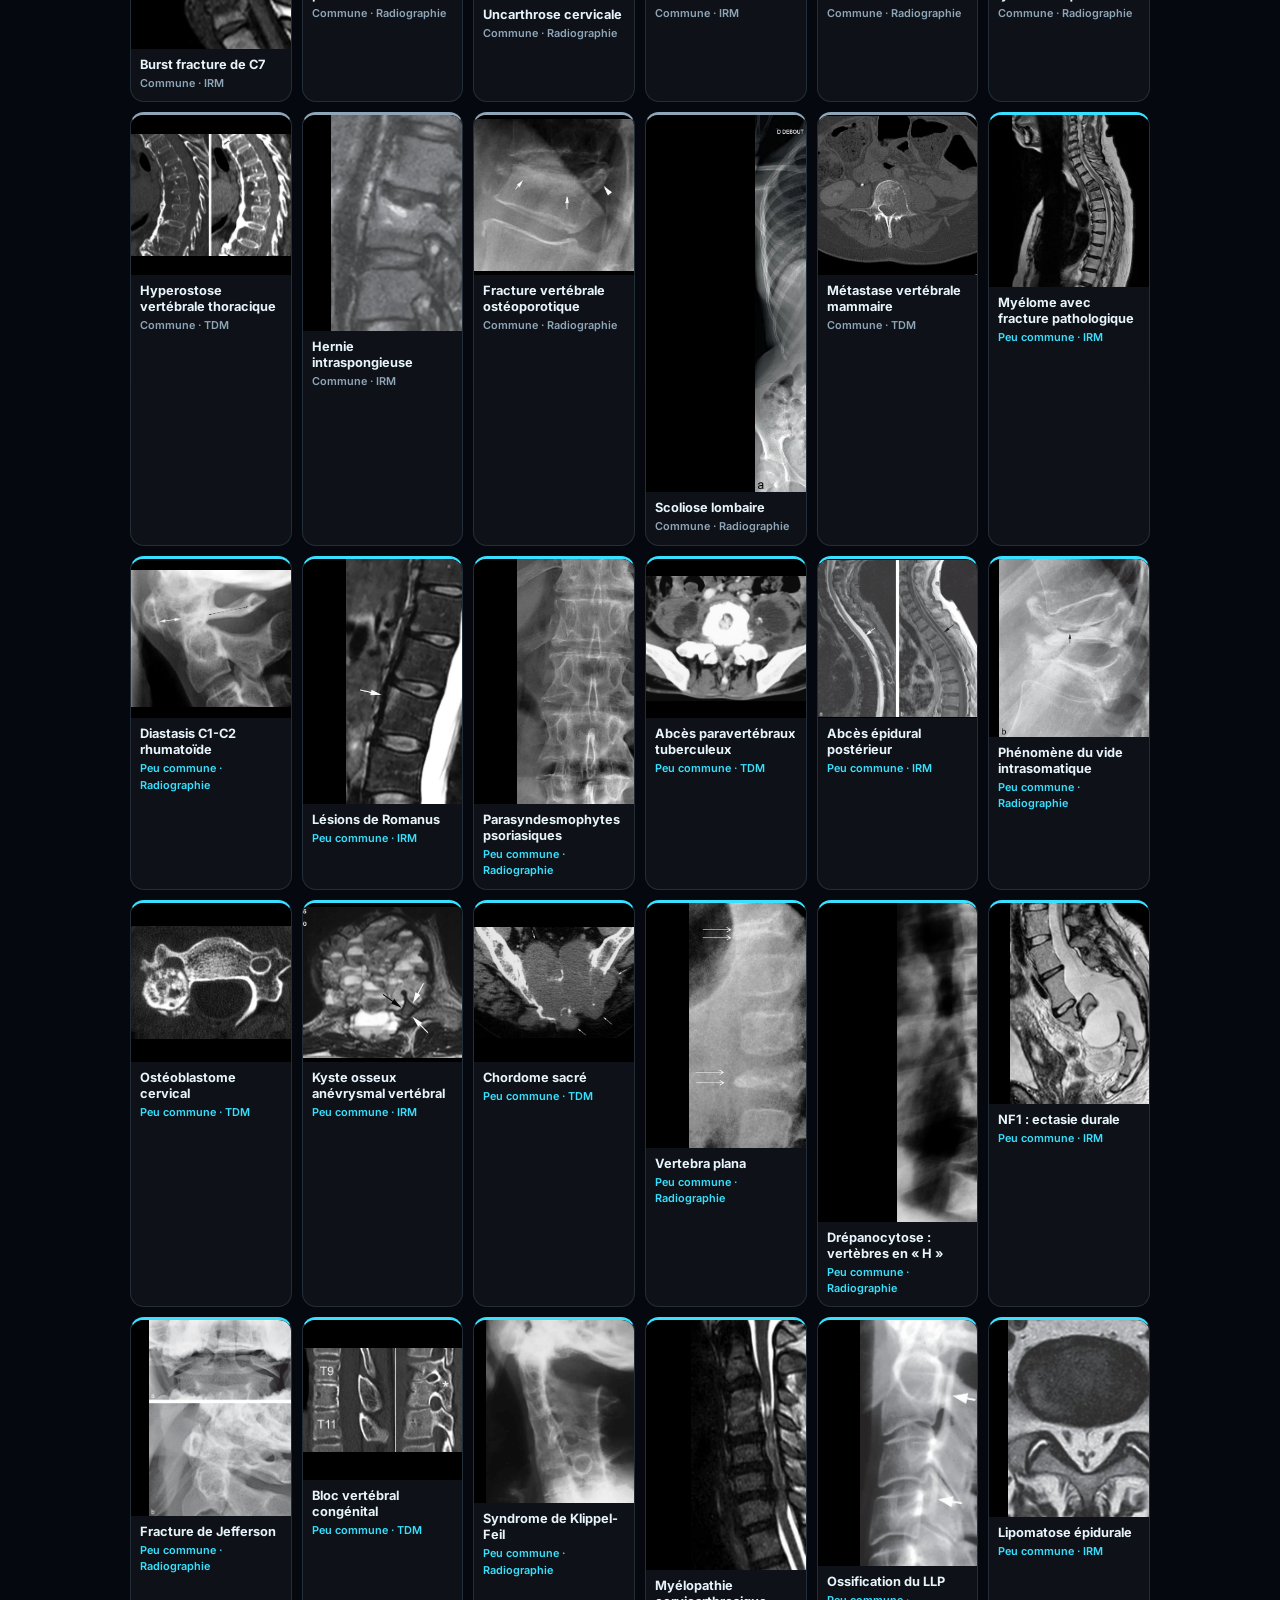
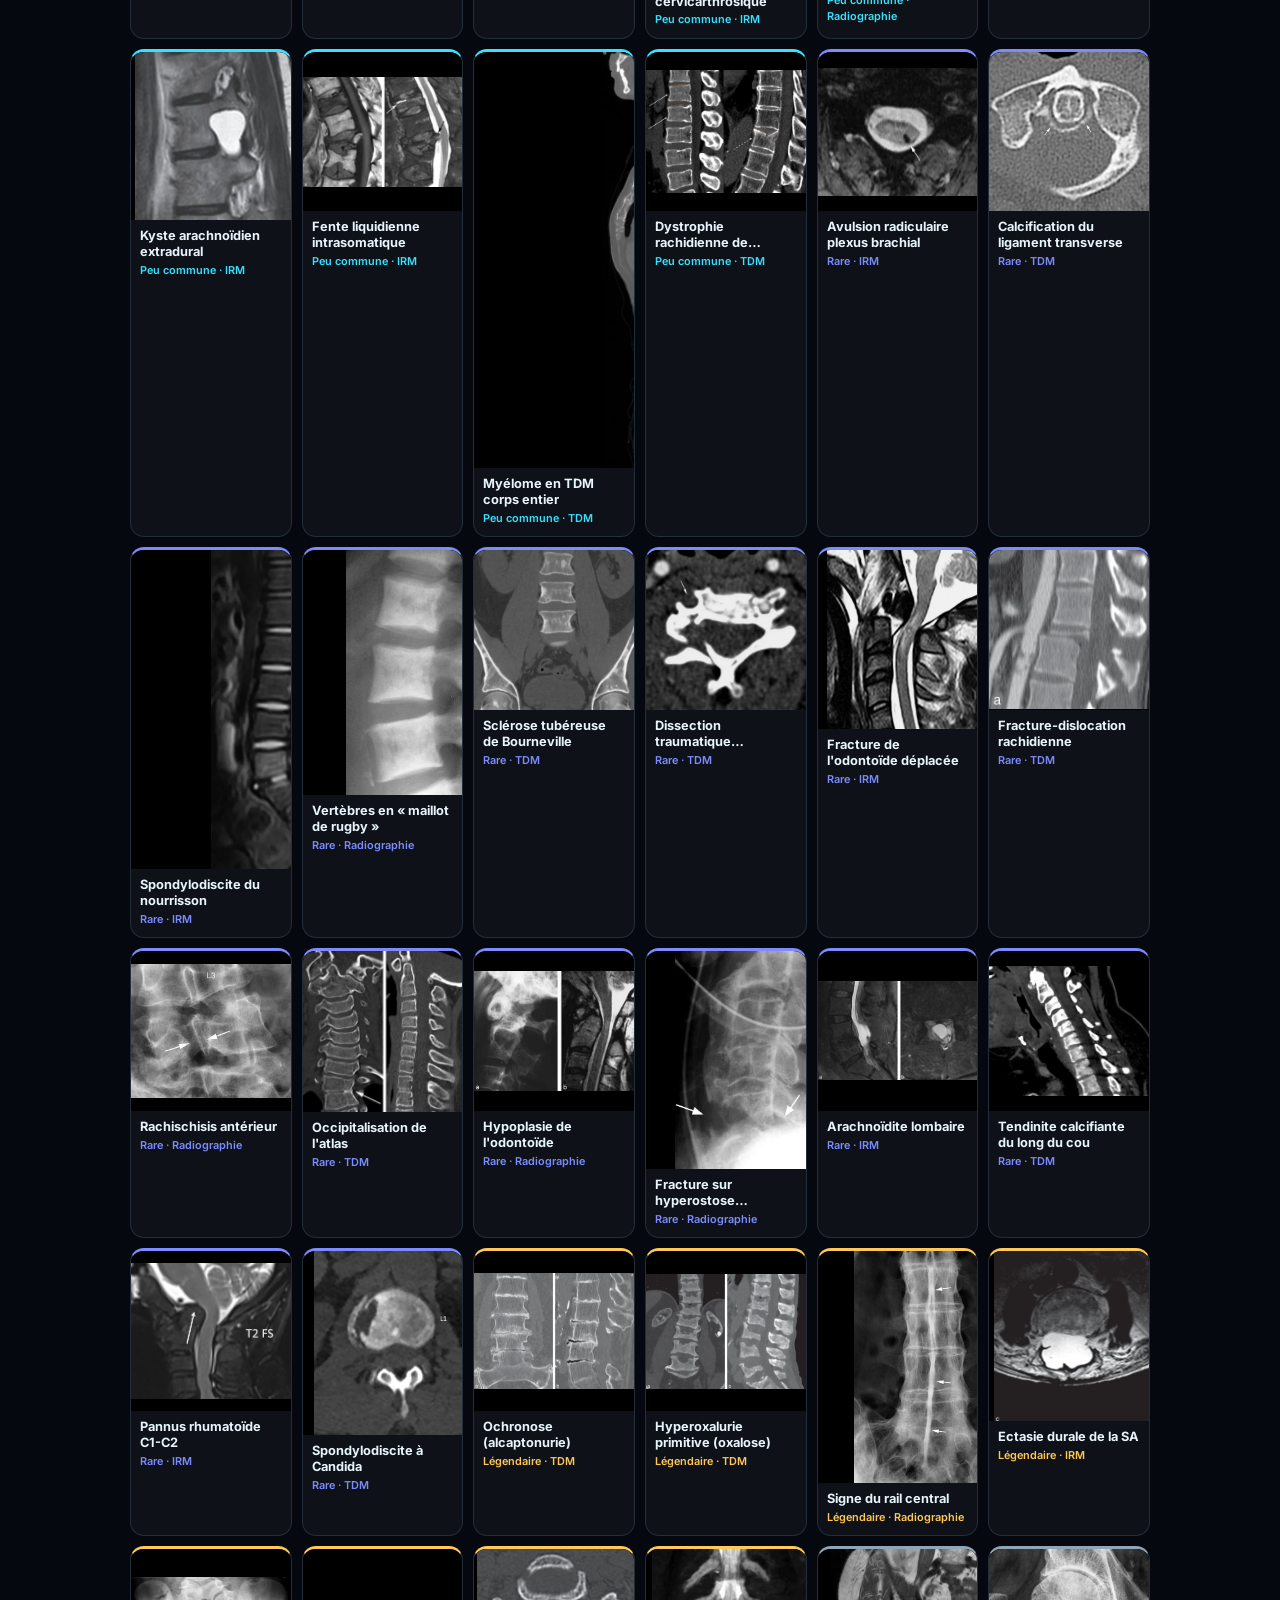
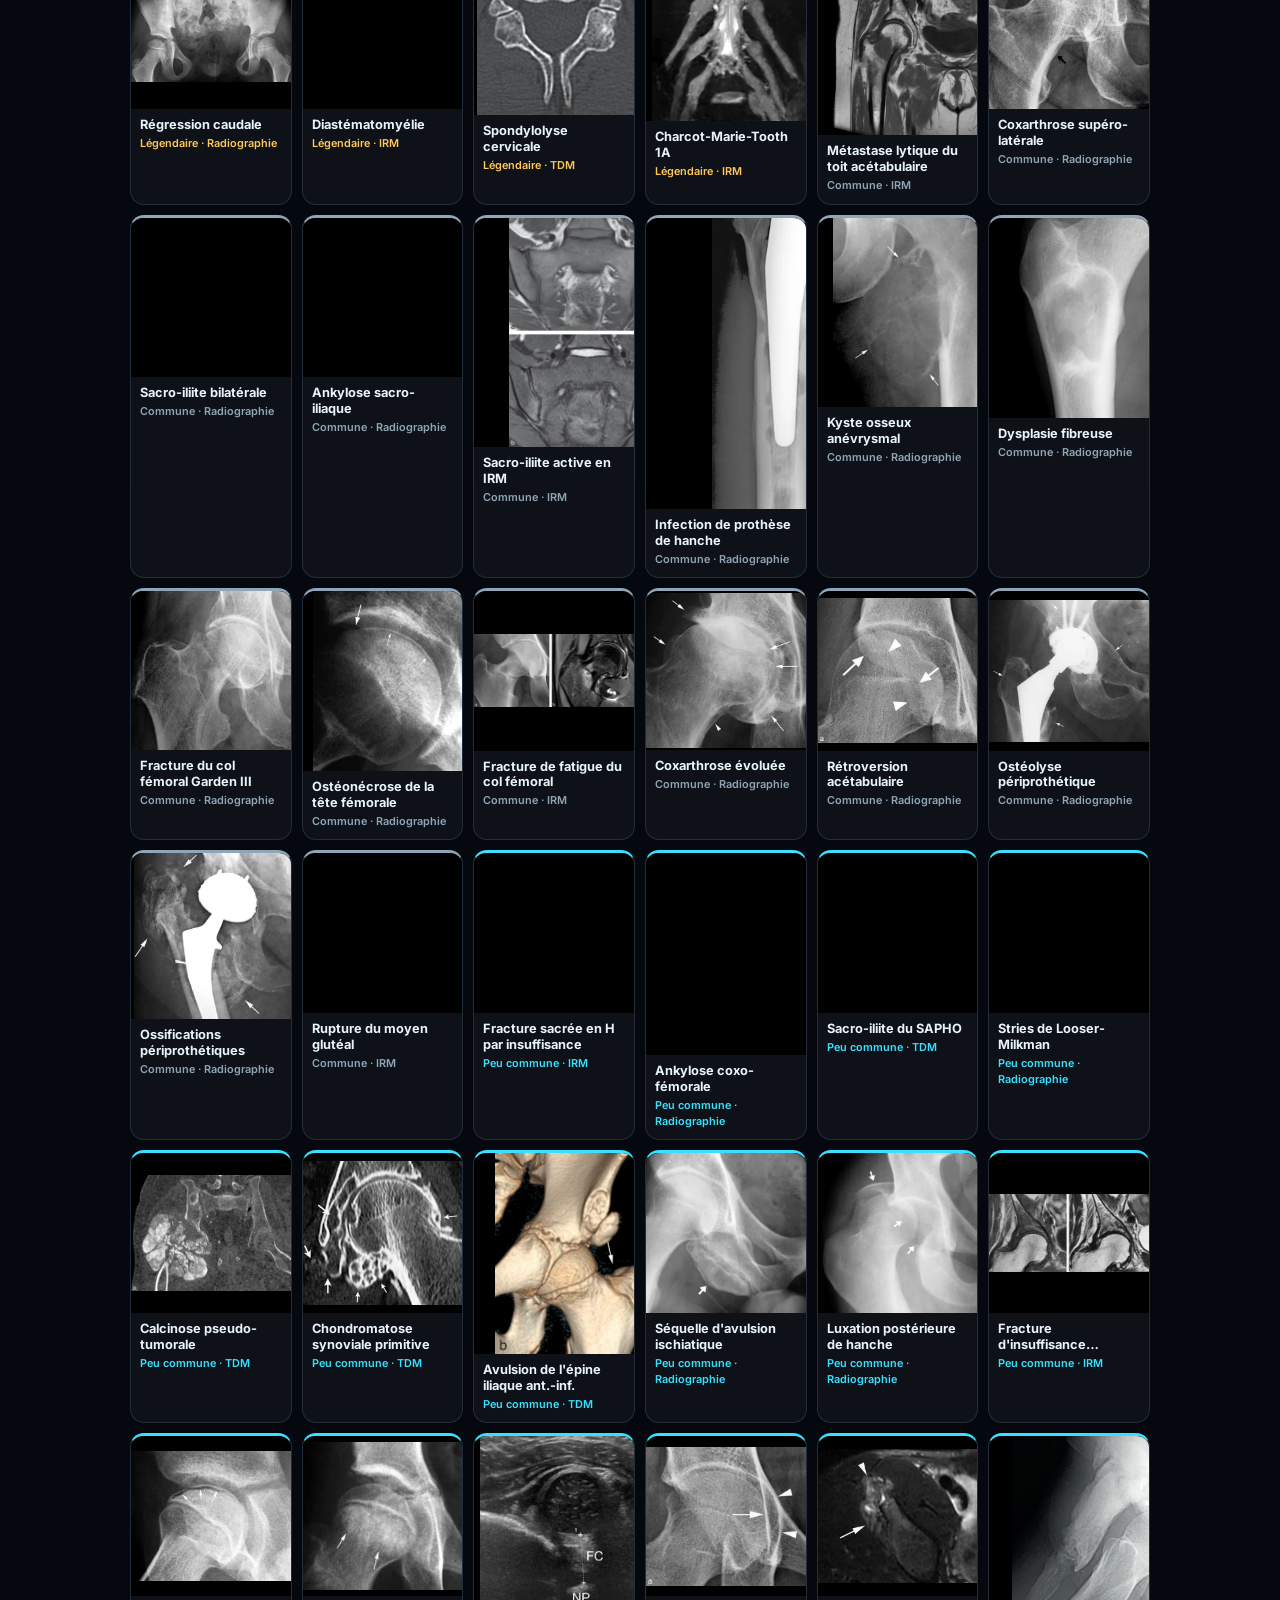
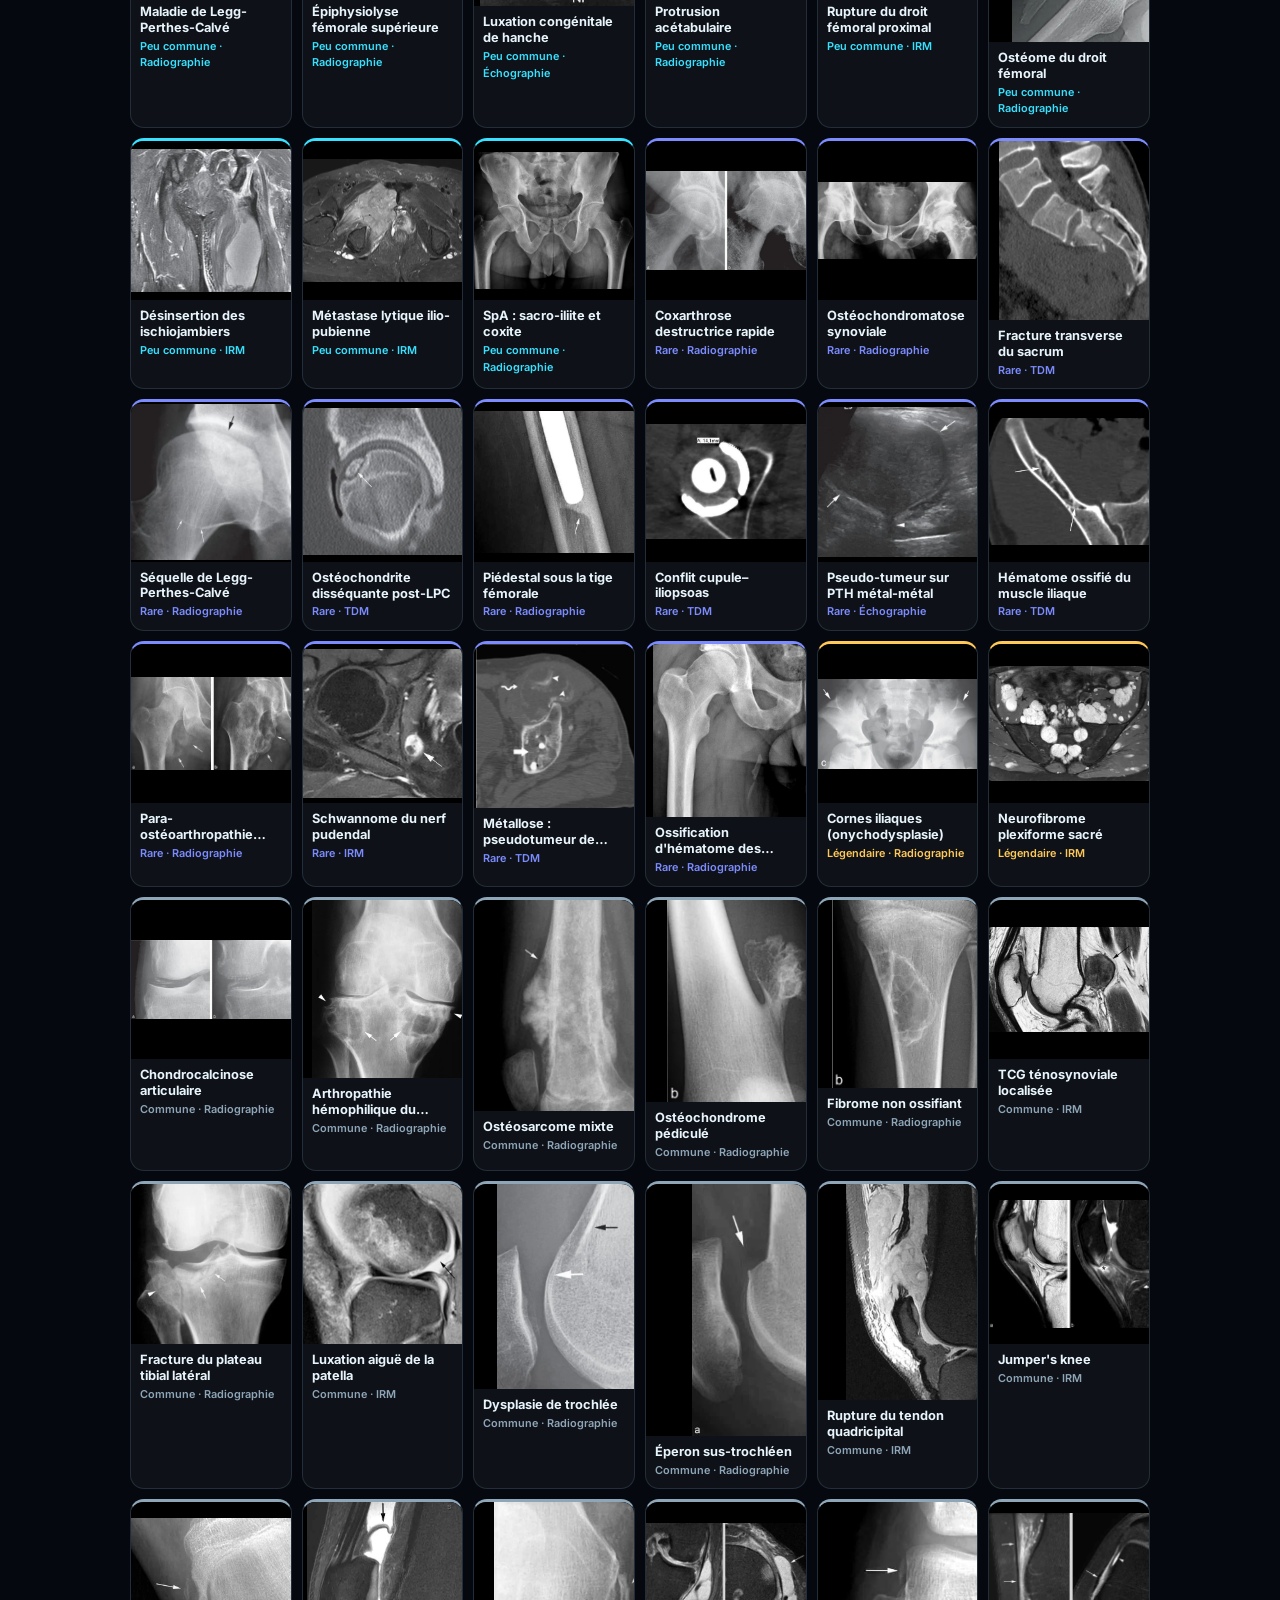
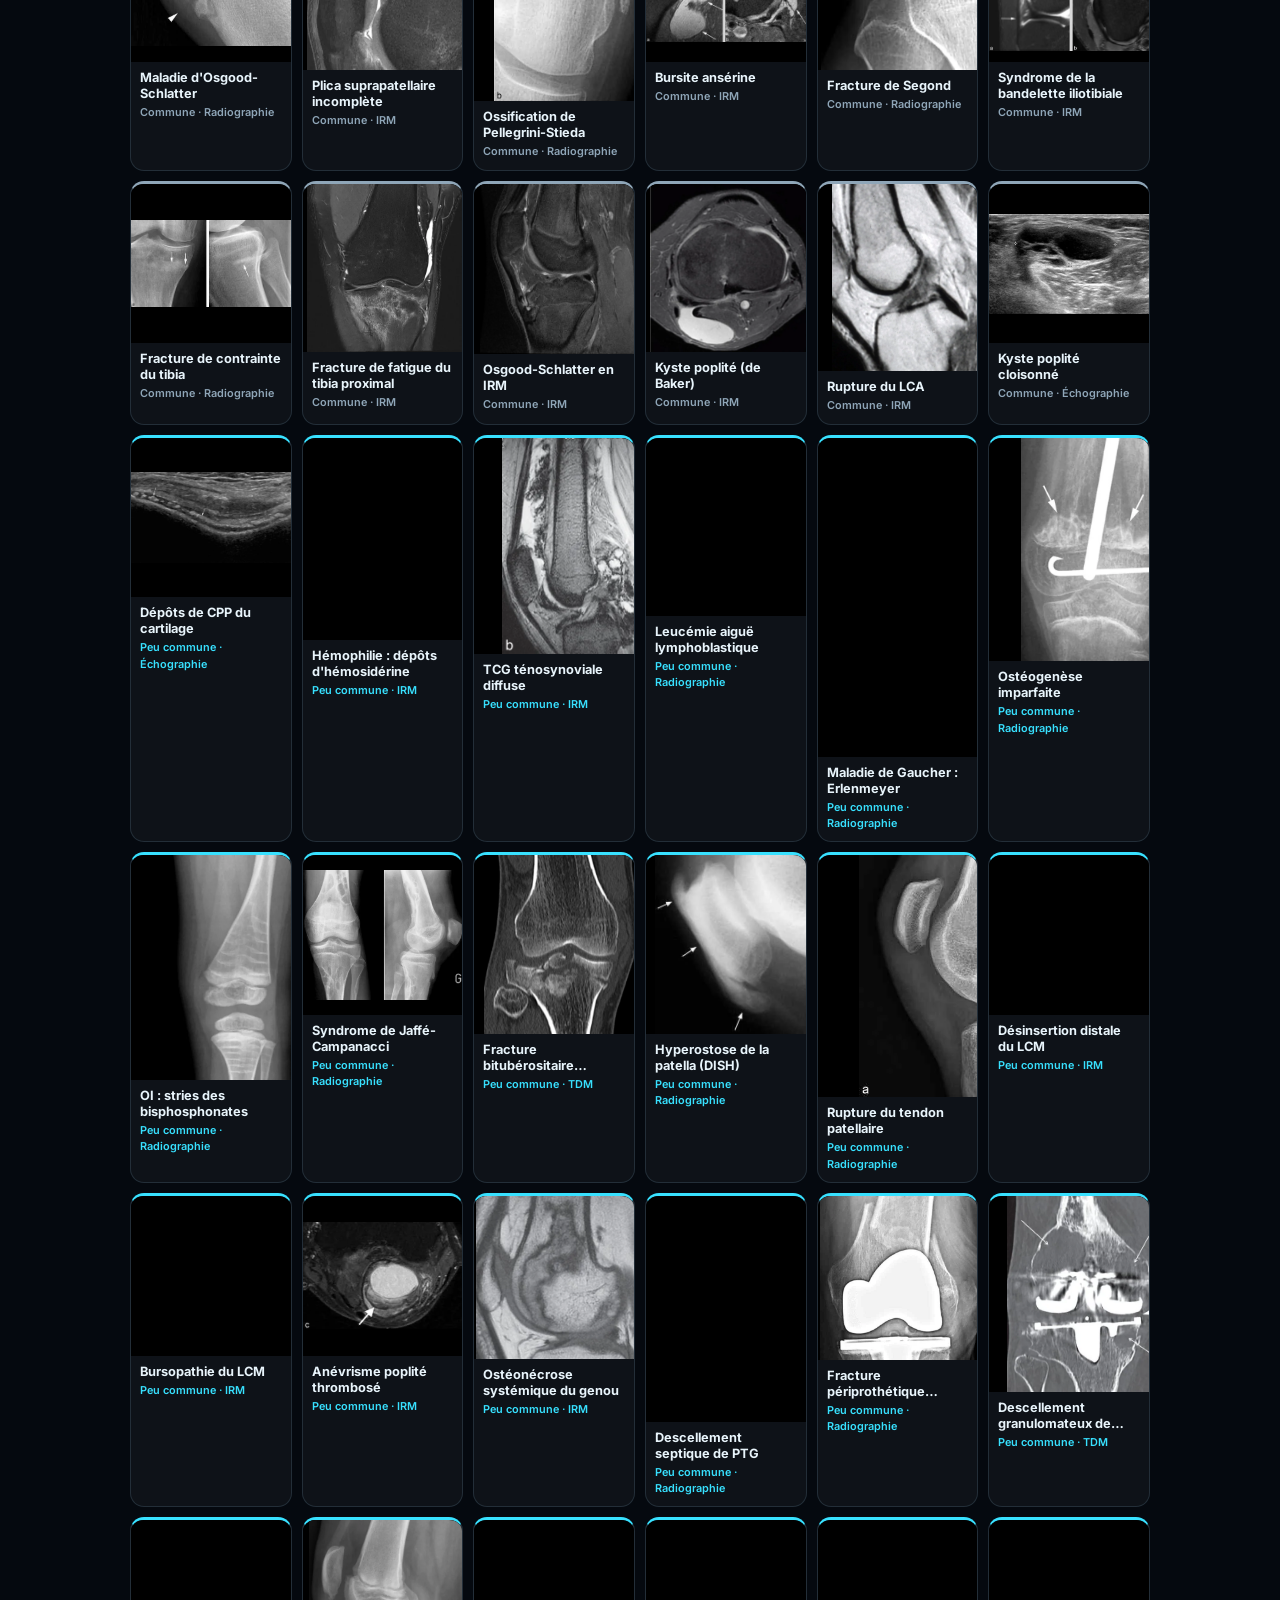
==== commit babf185e: "+73 cartes : cas Cochin déjà présentés (Drive) et mails d'avis anonymisés — 428 cartes Co-Authored-B" ====
--- a/edit.html
+++ b/edit.html
@@ -100,7 +100,7 @@
 
   <div class="ed-toast" id="edToast" hidden></div>
 
-  <script src="data/embedded_data.js?v=2"></script>
+  <script src="data/embedded_data.js?v=3"></script>
   <script src="deck.js?v=1"></script>
   <script src="editor.js?v=1"></script>
 </body>
